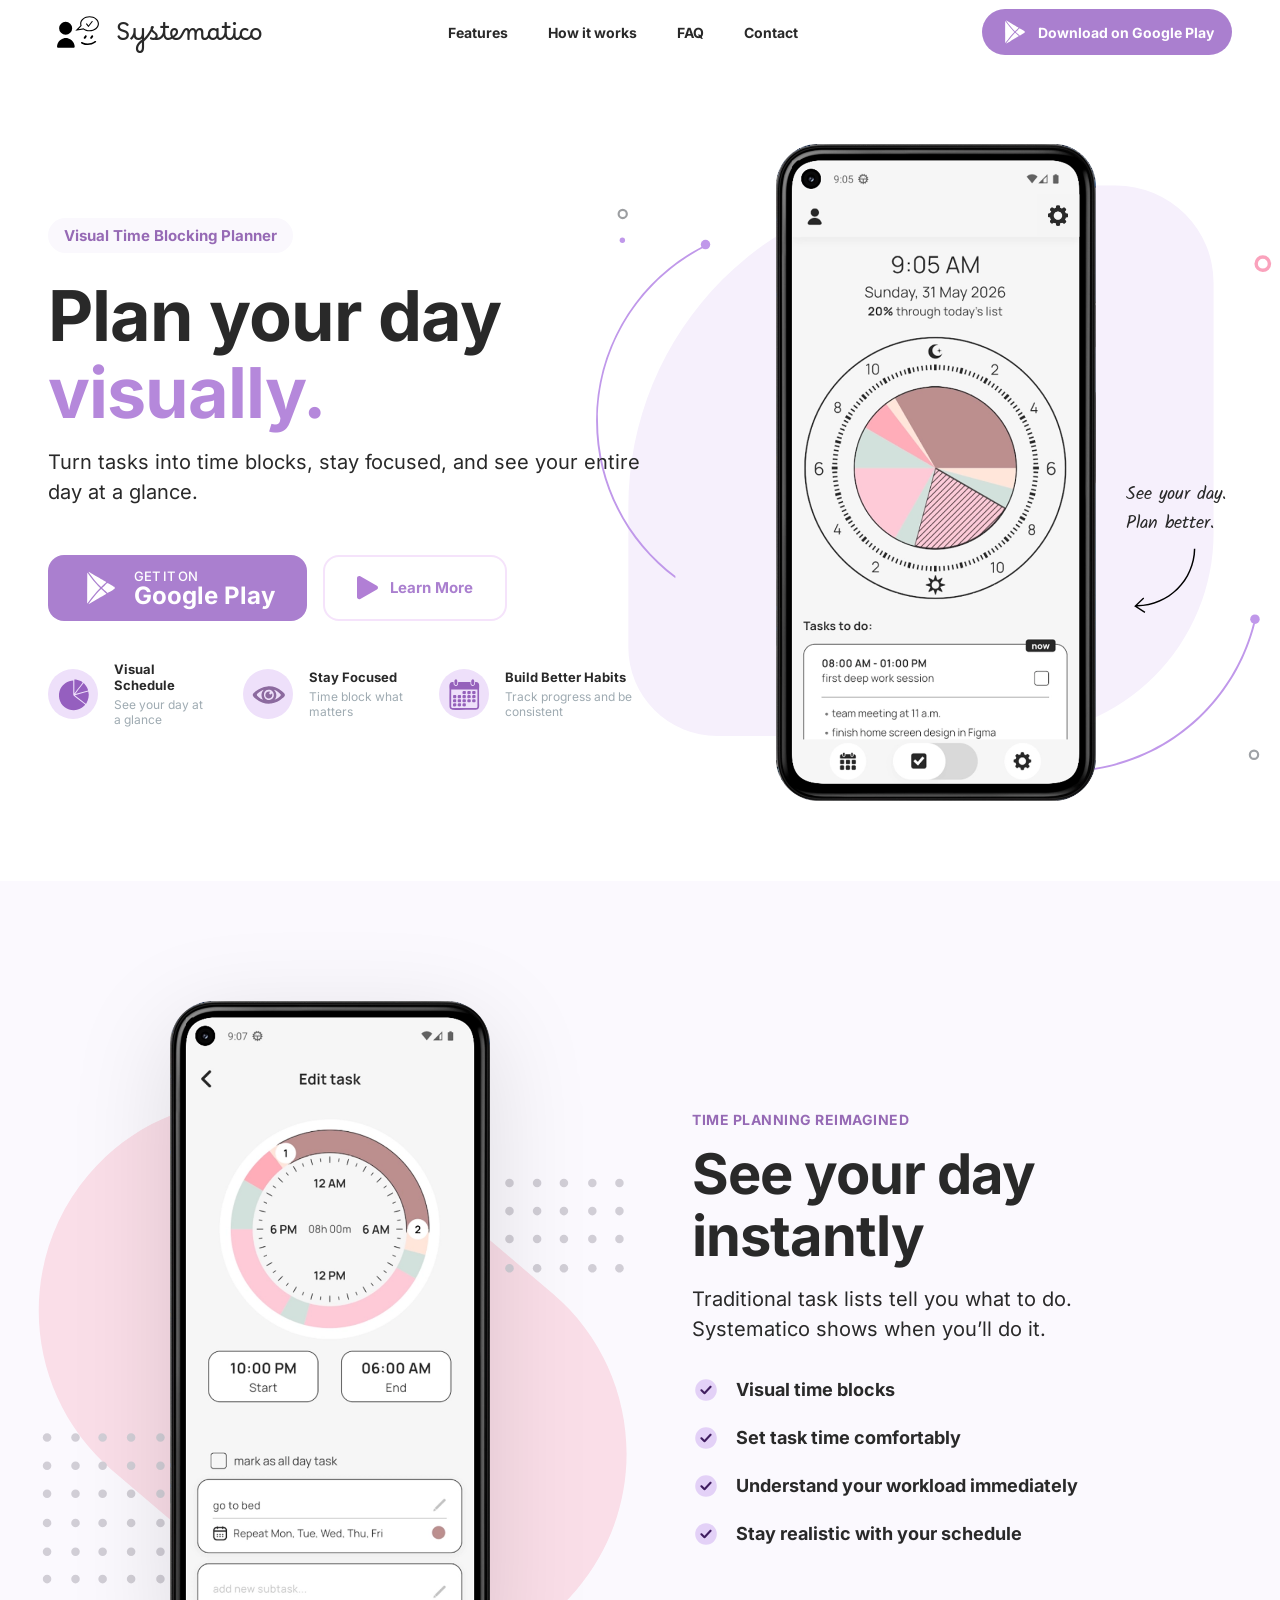
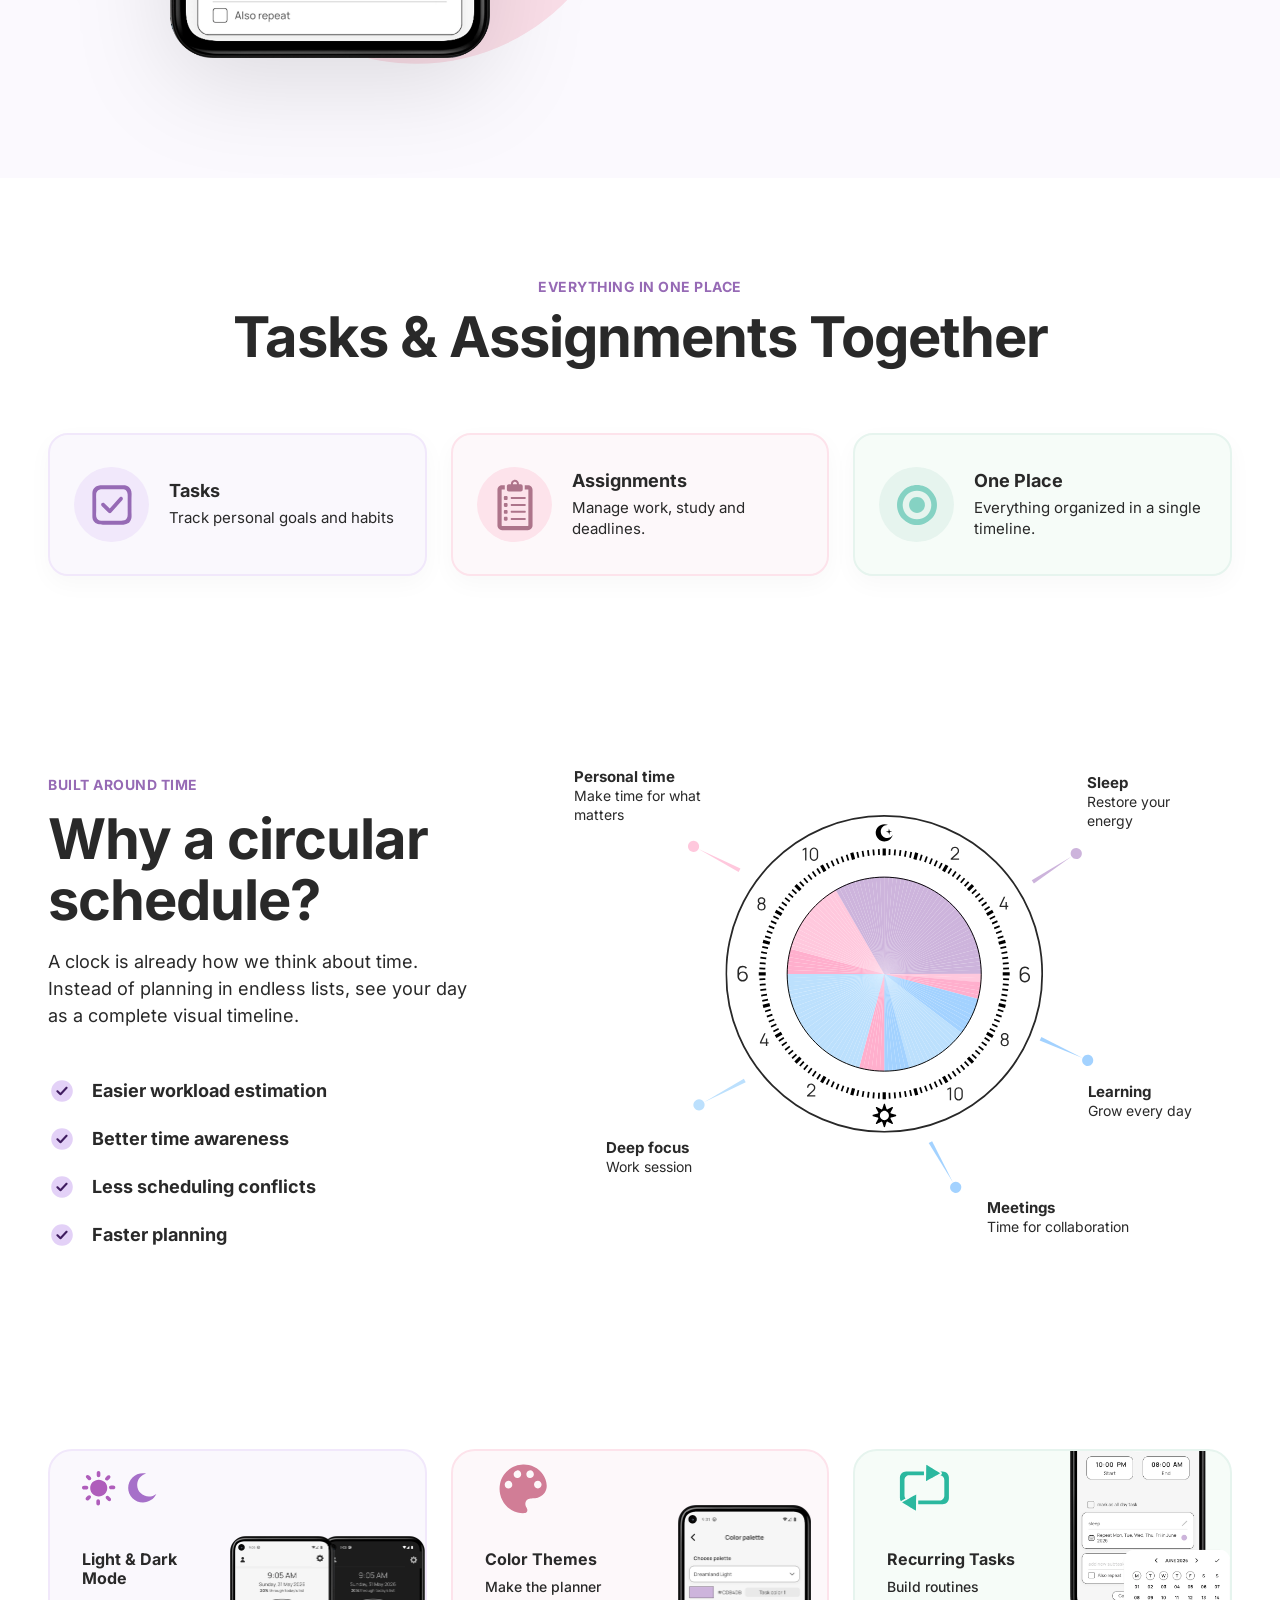
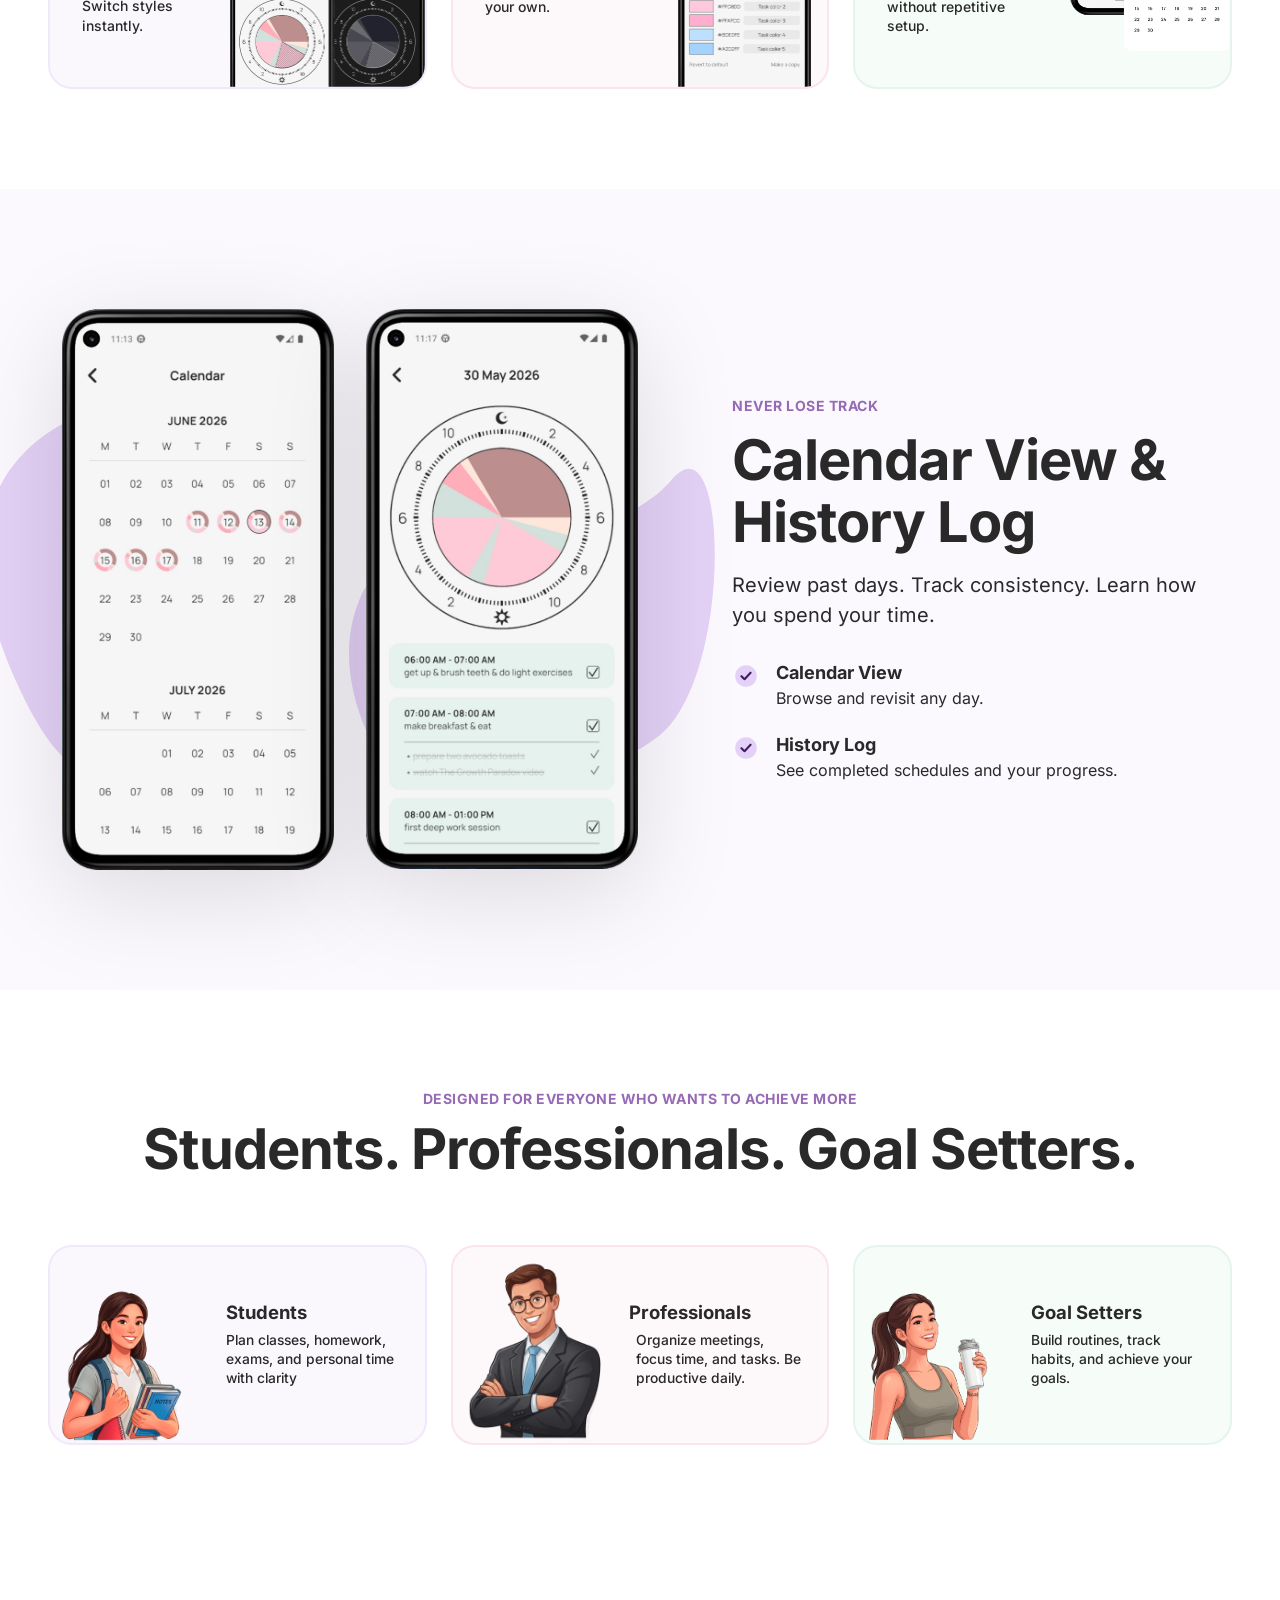
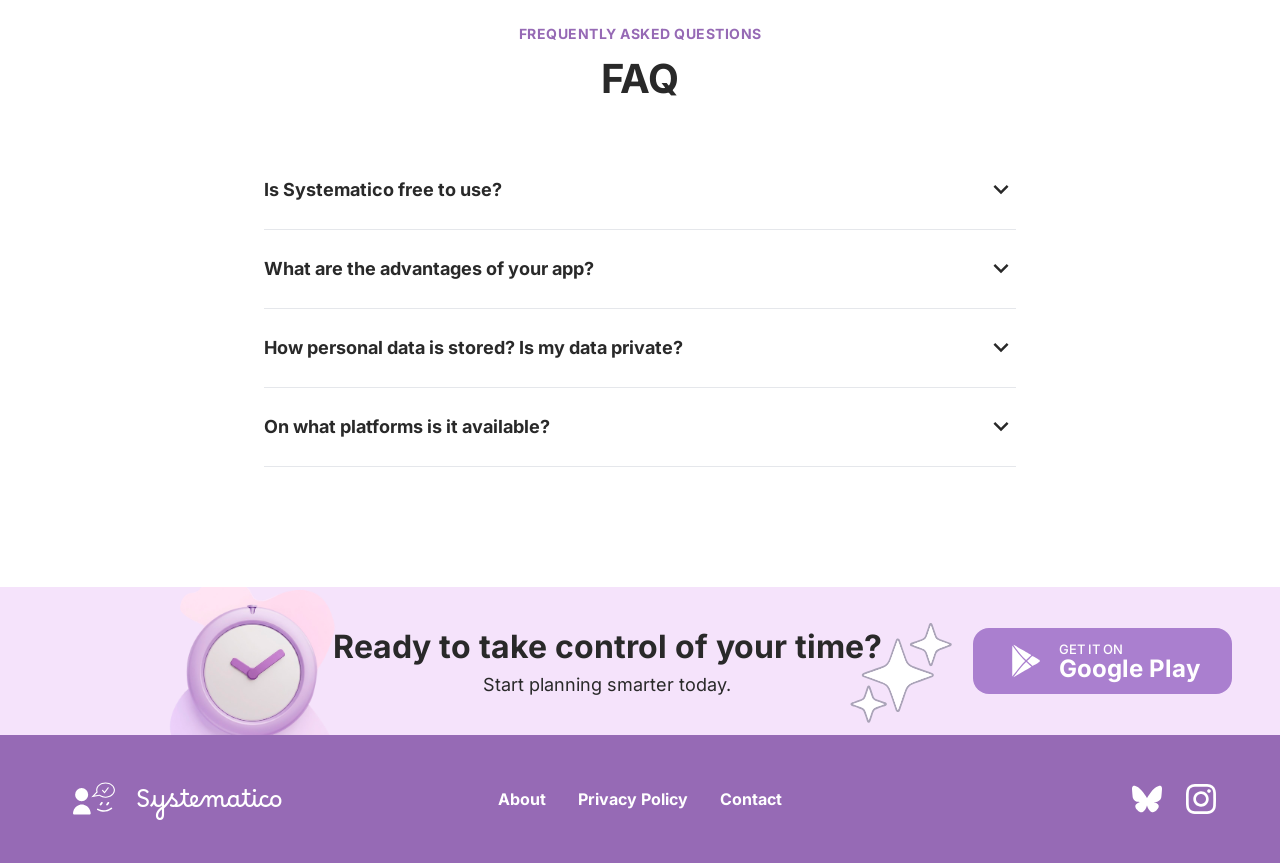
==== index.html @ f884df91 "Fix dark mode icons." ====
<!DOCTYPE html>
<html lang="en">
<head>
    <meta charset="UTF-8">
    <meta name="viewport" content="width=device-width, initial-scale=1.0">
    <meta name="color-scheme" content="light">

    <link rel="icon" type="image/png" href="assets/favicons/favicon-96x96.png" sizes="96x96" />
    <link rel="icon" type="image/svg+xml" href="assets/favicons/favicon.svg" />
    <link rel="apple-touch-icon" sizes="180x180" href="assets/favicons/apple-touch-icon.png" />
    <link rel="manifest" href="assets/favicons/site.webmanifest" />
    <link rel="shortcut icon" href="favicon.ico" />

    <title>Systematico</title>

    <link rel="preload" href="assets/fonts/inter-v20-cyrillic_latin-regular.woff2" as="font" type="font/woff2" crossorigin>
    <link rel="preload" href="assets/fonts/inter-v20-cyrillic_latin-500.woff2" as="font" type="font/woff2" crossorigin>
    <link rel="preload" href="assets/fonts/inter-v20-cyrillic_latin-700.woff2" as="font" type="font/woff2" crossorigin>

    <link rel="preload" href="assets/fonts/borel-v10-latin-regular.woff2" as="font" type="font/woff2" crossorigin>
    <link rel="preload" href="assets/fonts/kalam-v18-latin-regular.woff2" as="font" type="font/woff2" crossorigin>
    
    <link rel="stylesheet" href="css/global.css">
    <link rel="stylesheet" href="css/index.css">
</head>
<body>

    <header class="header">
    
        <a href="index.html" class="header__brand" aria-label="Systematico Home">
            <img class="header__logo-img" src="assets/images/logo.svg" width="60" height="60" alt="">
            <span class="header__title">Systematico</span>
        </a>

        <nav id="mobile-menu" class="header__navigation">
            <a href="#features" class="header__link">Features</a>
            <a href="#how-it-works" class="header__link">How it works</a>
            <a href="#faq" class="header__link">FAQ</a>
            <a href="#contact" class="header__link">Contact</a>
        </nav>

        <button class="download__btn download__btn--gpone" aria-label="Download">
            <img class="download__btn-img" src="assets/images/play-store-white.svg" width="30" height="30" alt="Google Play icon">
            <p class="download__btn__description">Download on Google Play</p>
        </button>

        <button class="header__burger-btn" aria-expanded="false" aria-controls="mobile-menu" aria-label="Open navigation menu">
            <img src="assets/images/burger_menu.svg" width="27" height="20" alt="" aria-hidden="true">
        </button>
        
    </header>
    
    <main class="main">

        <section class="plan-hero">
        
        <div class="plan-hero__text-content">
            
            <div class="plan-hero__header">
                <h4 class="plan-hero__subtitle">Visual Time Blocking Planner</h4>
                <h1 class="plan-hero__title">Plan your day <br><span style="color: var(--purple-500);">visually.</span></h1>
                <p class="plan-hero__description">Turn tasks into time blocks, stay focused, and see your entire day at a glance.</p>
            </div>

            <div class="plan-hero__actions">
                <a href="#" class="btn btn--google-play" aria-label="Download Systematico on Google Play">
                    <img class="download__btn-img" src="assets/images/play-store-white.svg" width="42" height="42" alt="" aria-hidden="true">
                    <div class="btn__text-group">
                        <span class="btn__text-small">GET IT ON</span>
                        <span class="btn__text-large">Google Play</span>
                    </div>
                </a>
                
                <a href="#learn-more" class="btn btn--learn-more">
                    <img src="assets/images/learn_more.svg" width="21" height="21" alt="" aria-hidden="true">
                    <span class="btn__text-default">Learn More</span>
                </a>
            </div>

            <ul class="plan-hero__features">
                <li class="feature-item">
                    <img class="feature-item__icon" src="assets/images/visual_schedule.svg" width="50" height="50" alt="" aria-hidden="true">
                    <div class="feature-item__text">
                        <h3 class="feature-item__title">Visual Schedule</h3>
                        <p class="feature-item__description">See your day at a glance</p>
                    </div>
                </li>
                <li class="feature-item">
                    <img class="feature-item__icon" src="assets/images/stay_focused.svg" width="50" height="50" alt="" aria-hidden="true">
                    <div class="feature-item__text">
                        <h3 class="feature-item__title">Stay Focused</h3>
                        <p class="feature-item__description">Time block what matters</p>
                    </div>
                </li>
                <li class="feature-item">
                    <img class="feature-item__icon" src="assets/images/build_better_habits.svg" width="50" height="50" alt="" aria-hidden="true">
                    <div class="feature-item__text">
                        <h3 class="feature-item__title">Build Better Habits</h3>
                        <p class="feature-item__description">Track progress and be consistent</p>
                    </div>
                </li>
            </ul>
            
        </div> 
        
        <div class="plan-hero__visual">
            
            <picture>
                <source media="(min-width: 1024px)" class="plan-hero__bg-graphic-desktop" srcset="assets/images/plan_your_day3.svg">
                <img class="plan-hero__bg-graphic" src="assets/images/plan_your_day_mobile.svg" width="375" height="475" alt="" aria-hidden="true">
            </picture>
            
            <img class="plan-hero__mockup" src="assets/images/phone_plan_your_day.png" width="248" height="509" alt="App interface displaying visual time blocks on a 24-hour circular dial">
            
            <p class="plan-hero__visual-caption">See your day.<br>Plan better.</p>

        </div>

    </section>

        <section class="feature-highlight" id="features">
    
            <div class="feature-highlight__content">
                <h3 class="feature-highlight__subtitle">TIME PLANNING REIMAGINED</h3>
                <h2 class="feature-highlight__title">See your day instantly</h2>
                <p class="feature-highlight__description">Traditional task lists tell you what to do. Systematico shows when you’ll do it.</p>
                
                <ul class="feature-highlight__checklist">
                    <li class="check-item">
                        <img class="check-item__icon" src="assets/images/check.svg" width="30" height="30" alt="" aria-hidden="true">
                        <span class="check-item__text">Visual time blocks</span>
                    </li>
                    <li class="check-item">
                        <img class="check-item__icon" src="assets/images/check.svg" width="30" height="30" alt="" aria-hidden="true">
                        <span class="check-item__text">Set task time comfortably</span>
                    </li>
                    <li class="check-item">
                        <img class="check-item__icon" src="assets/images/check.svg" width="30" height="30" alt="" aria-hidden="true">
                        <span class="check-item__text">Understand your workload immediately</span>
                    </li>
                    <li class="check-item">
                        <img class="check-item__icon" src="assets/images/check.svg" width="30" height="30" alt="" aria-hidden="true">
                        <span class="check-item__text">Stay realistic with your schedule</span>
                    </li>
                </ul>
            </div>

            <div class="feature-highlight__visual">
                <img class="feature-highlight__bg-graphic" src="assets/images/see_your_day_instantly.svg" width="459" height="459" alt="" aria-hidden="true">
                <img class="feature-highlight__mockup" src="assets/images/phone_see_your_day_instantly.png" width="247" height="509" alt="Systematico app screen editing a task on the circular 24-hour dial">
            </div>

        </section>

    <section class="features-overview">
    
        <div class="features-overview__header">
            <h3 class="features-overview__subtitle">EVERYTHING IN ONE PLACE</span>
            <h2 class="features-overview__title">Tasks & Assignments Together</h2>
        </div>

        <ul class="features-overview__cards">
            
            <li class="feature-card feature-card--tasks">
                <img class="feature-card__icon" src="assets/images/tasks.svg" width="75" height="75" alt="" aria-hidden="true">
                <div class="feature-card__text">
                    <h5 class="feature-card__title">Tasks</h5>
                    <p class="feature-card__description">Track personal goals and habits</p>
                </div>
            </li>

            <li class="feature-card feature-card--assignments">
                <img class="feature-card__icon" src="assets/images/assingments.svg" width="75" height="75" alt="" aria-hidden="true">
                <div class="feature-card__text">
                    <h5 class="feature-card__title">Assignments</h5>
                    <p class="feature-card__description">Manage work, study and deadlines.</p>
                </div>
            </li>

            <li class="feature-card feature-card--one-place">
                <img class="feature-card__icon" src="assets/images/one_place.svg" width="75" height="75" alt="" aria-hidden="true">
                <div class="feature-card__text">
                    <h5 class="feature-card__title">One Place</h5>
                    <p class="feature-card__description">Everything organized in a single timeline.</p>
                </div>
            </li>

        </ul>

    </section>

    <section class="circular-rationale" id="how-it-works">
    
        <div class="circular-rationale__header">
            <h3 class="circular-rationale__subtitle">BUILT AROUND TIME</h3>
            <h2 class="circular-rationale__title">Why a circular schedule?</h2>
            <p class="circular-rationale__description">A clock is already how we think about time. Instead of planning in endless lists, see your day as a complete visual timeline.</p>
        </div>

        <div class="circular-rationale__visual">
            
            <picture>
                <source media="(min-width: 750px)" srcset="assets/images/why_a_circular_schedule_desktop.svg">
                <img class="circular-rationale__clock-img" src="assets/images/why_a_circular_schedule_mobile.svg" width="316" height="316" alt="A 24-hour circular timeline visualizing tasks as colored blocks">
            </picture>

            <div class="circular-rationale__callouts" aria-hidden="true">
                <div class="callout callout--sleep">
                    <span class="callout__title">Sleep</span>
                    <span class="callout__text">Restore your<br>energy</span>
                </div>
                <div class="callout callout--learning">
                    <span class="callout__title">Learning</span>
                    <span class="callout__text">Grow every day</span>
                </div>
                <div class="callout callout--meetings">
                    <span class="callout__title">Meetings</span>
                    <span class="callout__text">Time for collaboration</span>
                </div>
                <div class="callout callout--focus">
                    <span class="callout__title">Deep focus</span>
                    <span class="callout__text">Work session</span>
                </div>
                <div class="callout callout--personal">
                    <span class="callout__title">Personal time</span>
                    <span class="callout__text">Make time for what<br>matters</span>
                </div>
            </div>

        </div>

        <ul class="circular-rationale__benefits">
            <li class="check-item">
                <img class="check-item__icon" src="assets/images/check.svg" width="30" height="30" alt="" aria-hidden="true">
                <span class="check-item__text">Easier workload estimation</span>
            </li>
            <li class="check-item">
                <img class="check-item__icon" src="assets/images/check.svg" width="30" height="30" alt="" aria-hidden="true">
                <span class="check-item__text">Better time awareness</span>
            </li>
            <li class="check-item">
                <img class="check-item__icon" src="assets/images/check.svg" width="30" height="30" alt="" aria-hidden="true">
                <span class="check-item__text">Less scheduling conflicts</span>
            </li>
            <li class="check-item">
                <img class="check-item__icon" src="assets/images/check.svg" width="30" height="30" alt="" aria-hidden="true">
                <span class="check-item__text">Faster planning</span>
            </li>
        </ul>

    </section>

    <section class="additional-features">
        <ul class="additional-features__grid">
            
            <li class="feature-card feature-card--light-dark">
                <div class="feature-card__content feature-card__content-highlight">
                    <img class="feature-card__icon" src="assets/images/light_dark_mode_icon.svg" width="54" height="25" alt="" aria-hidden="true">
                    <h5 class="feature-card__title feature-card__title-highlight">Light & Dark Mode</h5>
                    <p class="feature-card__description feature-card__description-highlight">Switch styles instantly.</p>
                </div>
                <img class="feature-card__mockup" src="assets/images/phone_light_dark_mode.png" width="195" height="150" alt="Systematico app shown in both light and dark modes side-by-side">
            </li>

            <li class="feature-card feature-card--recurring">
                <div class="feature-card__content">
                    <img class="feature-card__icon" src="assets/images/recurring_tasks_icon.svg" width="57" height="57" alt="" aria-hidden="true">
                    <h5 class="feature-card__title">Recurring Tasks</h5>
                    <p class="feature-card__description">Build routines without repetitive setup.</p>
                </div>
                <img class="feature-card__mockup feature-card__mockup-highlight" src="assets/images/phone_recurring_tasks.png" width="152" height="190" alt="Systematico app interface for setting up repeating tasks on specific days of the week">
            </li>

            <li class="feature-card feature-card--themes">
                <div class="feature-card__content">
                    <img class="feature-card__icon" src="assets/images/color_themes_icon.svg" width="36" height="37" alt="" aria-hidden="true">
                    <h5 class="feature-card__title">Color Themes</h5>
                    <p class="feature-card__description">Make the planner your own.</p>
                    <img class="feature-card__swatches" src="assets/images/color_themes_footer_icon.svg" alt="" aria-hidden="true">
                </div>
                <img class="feature-card__mockup" src="assets/images/phone_color_themes.png" width="133" height="182" alt="Systematico app color palette selection screen">
            </li>

        </ul>
    </section>

    <section class="history-tracking">
        
        <div class="history-tracking__content">
            <h3 class="history-tracking__subtitle">NEVER LOSE TRACK</h3>
            <h2 class="history-tracking__title">Calendar View & History Log</h2>
            <p class="history-tracking__description">Review past days. Track consistency. Learn how you spend your time.</p>
            
            <ul class="history-tracking__features">
                <li class="check-feature">
                    <img class="check-feature__icon" src="assets/images/check.svg" width="30" height="30" alt="" aria-hidden="true">
                    <div class="check-feature__text">
                        <h5 class="check-feature__title">Calendar View</h5>
                        <p class="check-feature__description">Browse and revisit any day.</p>
                    </div>
                </li>
                <li class="check-feature">
                    <img class="check-feature__icon" src="assets/images/check.svg" width="30" height="30" alt="" aria-hidden="true">
                    <div class="check-feature__text">
                        <h5 class="check-feature__title">History Log</h5>
                        <p class="check-feature__description">See completed schedules and your progress.</p>
                    </div>
                </li>
            </ul>
        </div>

        <div class="history-tracking__visual">
            
            <picture>
                <source media="(min-width: 750px)" srcset="assets/images/calendar_view_history_log_desktop.svg">
                <img class="history-tracking__bg" src="assets/images/calendar_view_history_log_mobile.svg" width="364" height="494" alt="" aria-hidden="true">
            </picture>

            <img class="history-tracking__phone history-tracking__phone--calendar" src="assets/images/phone_calendar_view.png" width="246" height="508" alt="Systematico calendar view showing habit consistency rings">
            <img class="history-tracking__phone history-tracking__phone--history" src="assets/images/phone_history_log.png" width="296" height="610" alt="Systematico daily history log displaying a completed circular schedule">
            
        </div>

    </section>

    <section class="target-audience">
        
        <div class="target-audience__header">
            <h3 class="target-audience__subtitle">DESIGNED FOR EVERYONE WHO WANTS TO ACHIEVE MORE</h3>
            <h2 class="target-audience__title">Students. Professionals. Goal Setters.</h2>
        </div>

        <ul class="target-audience__cards">
            
            <li class="audience-card audience-card--students">
                <div class="audience-card__text">
                    <h5 class="audience-card__title">Students</h5>
                    <p class="audience-card__description">Plan classes, homework, exams, and personal time with clarity</p>
                </div>
                <img class="audience-card__image" src="assets/images/students.png" width="126" height="136" alt="Illustration of a smiling student holding books">
            </li>

            <li class="audience-card audience-card--professionals">
                <div class="audience-card__text">
                    <h5 class="audience-card__title">Professionals</h5>
                    <p class="audience-card__description audience-card__description-highlight">Organize meetings, focus time, and tasks. Be productive daily.</p>
                </div>
                <img class="audience-card__image" src="assets/images/professionals.png" width="129" height="150" alt="Illustration of a professional in a suit smiling">
            </li>

            <li class="audience-card audience-card--goal-setters">
                <div class="audience-card__text">
                    <h5 class="audience-card__title">Goal Setters</h5>
                    <p class="audience-card__description">Build routines, track habits, and achieve your goals.</p>
                </div>
                <img class="audience-card__image" src="assets/images/goal_setters.png" width="125" height="139" alt="Illustration of a fit woman holding a shaker bottle">
            </li>

        </ul>
    </section>

    <section class="faq" id="faq">
        
        <div class="faq__header">
            <h3 class="faq__subtitle">FREQUENTLY ASKED QUESTIONS</h3>
            <h2 class="faq__title">FAQ</h2>
        </div>

        <ul class="faq__list">
            
            <li class="faq-item">
                <button class="faq-item__header" aria-expanded="false">
                    <h5 class="faq-item__question">Is Systematico free to use?</h5>
                    <img class="faq-item__icon" src="assets/images/keyboard_arrow_down.svg" width="30" height="30" alt="" aria-hidden="true">
                </button>
                <div class="faq-item__content">
                    <div class="faq-item__inner">
                        <p>Yes. Systematico is completely free to use, with all core features available at no cost.</p>
                    </div>
                </div>
            </li>

            <li class="faq-item">
                <button class="faq-item__header" aria-expanded="false">
                    <h5 class="faq-item__question">What are the advantages of your app?</h5>
                    <img class="faq-item__icon" src="assets/images/keyboard_arrow_down.svg" width="30" height="30" alt="" aria-hidden="true">
                </button>
                <div class="faq-item__content">
                    <div class="faq-item__inner">
                        <p>Systematico helps you visualize your entire day using a unique 24-hour clock dial. Unlike traditional to-do lists, you can assign specific time blocks to tasks and instantly see how your schedule is distributed throughout the day. This makes planning more realistic, organized, and intuitive.</p>
                    </div>
                </div>
            </li>

            <li class="faq-item">
                <button class="faq-item__header" aria-expanded="false">
                    <h5 class="faq-item__question">How personal data is stored? Is my data private?</h5>
                    <img class="faq-item__icon" src="assets/images/keyboard_arrow_down.svg" width="30" height="30" alt="" aria-hidden="true">
                </button>
                <div class="faq-item__content">
                    <div class="faq-item__inner">
                        <p>Yes. Your data is stored locally on your device, meaning it remains under your control and is not uploaded to external servers. Only you have access to your schedules, tasks, and personal information.</p>
                    </div>
                </div>
            </li>

            <li class="faq-item">
                <button class="faq-item__header" aria-expanded="false">
                    <h5 class="faq-item__question">On what platforms is it available?</h5>
                    <img class="faq-item__icon" src="assets/images/keyboard_arrow_down.svg" width="30" height="30" alt="" aria-hidden="true">
                </button>
                <div class="faq-item__content">
                    <div class="faq-item__inner">
                        <p>Systematico is currently available for Android devices through Google Play. A desktop version is in development. Support for iPhone and iOS is not planned for the near future.</p>
                    </div>
                </div>
            </li>

        </ul>
    </section>

    <section class="cta-banner">
        
        <div class="cta-banner__content">
            <h2 class="cta-banner__title">Ready to take control of your time?</h2>
            <p class="cta-banner__subtitle">Start planning smarter today.</p>
        </div>

        <img class="cta-banner__graphic cta-banner__graphic--clock" src="assets/images/clock_image.png" width="192" height="180" alt="Clock image" aria-hidden="true">
        <img class="cta-banner__graphic cta-banner__graphic--stars" src="assets/images/stars.svg" width="123" height="123" alt="Stars image" aria-hidden="true">

        <a href="#" class="btn btn--google-play cta-banner__btn" aria-label="Download Systematico on Google Play">
            <img class="download__btn-img" src="assets/images/play-store-white.svg" width="42" height="42" alt="" aria-hidden="true">
            <div class="btn__text-group">
                <span class="btn__text-small">GET IT ON</span>
                <span class="btn__text-large">Google Play</span>
            </div>
        </a>

    </section>

    </main>

    <footer class="footer" id="contact">
        
        <a href="index.html" class="footer__brand" aria-label="Systematico Home">
            <img class="footer__logo" src="assets/images/logo-white.svg" width="60" height="60" alt="" aria-hidden="true">
            <span class="footer__title">Systematico</span>
        </a>

        <nav class="footer__nav" aria-label="Footer Navigation">
            <a href="about.html" class="footer__link">About</a>
            <a href="privacy-policy.html" class="footer__link">Privacy Policy</a>
            <a href="contact.html" class="footer__link">Contact</a>
        </nav>

        <div class="footer__socials">
            <a href="https://bsky.app/profile/systematico.bsky.social" class="social-link" target="_blank" rel="noopener noreferrer">
                <img src="assets/images/bluesky.svg" width="30" height="30" alt="Systematico on Bluesky">
            </a>
            <a href="https://www.instagram.com/systematicoapp/" class="social-link" target="_blank" rel="noopener noreferrer">
                <img src="assets/images/icon-instagram.svg" width="30" height="30" alt="Systematico on Instagram">
            </a>
        </div>

    </footer>

    <script src="app.js"></script>

</body>
</html>
---- css/global.css ----
/* ===========================
   FONTS
   =========================== */

/* inter-regular - cyrillic_latin */
@font-face {
  font-display: swap; /* Check https://developer.mozilla.org/en-US/docs/Web/CSS/@font-face/font-display for other options. */
  font-family: 'Inter';
  font-style: normal;
  font-weight: 400;
  src: url('../assets/fonts/inter-v20-cyrillic_latin-regular.woff2') format('woff2'); /* Chrome 36+, Opera 23+, Firefox 39+, Safari 12+, iOS 10+ */
}
/* inter-500 - cyrillic_latin */
@font-face {
  font-display: swap; /* Check https://developer.mozilla.org/en-US/docs/Web/CSS/@font-face/font-display for other options. */
  font-family: 'Inter';
  font-style: normal;
  font-weight: 500;
  src: url('../assets/fonts/inter-v20-cyrillic_latin-500.woff2') format('woff2'); /* Chrome 36+, Opera 23+, Firefox 39+, Safari 12+, iOS 10+ */
}
/* inter-700 - cyrillic_latin */
@font-face {
  font-display: swap; /* Check https://developer.mozilla.org/en-US/docs/Web/CSS/@font-face/font-display for other options. */
  font-family: 'Inter';
  font-style: normal;
  font-weight: 700;
  src: url('../assets/fonts/inter-v20-cyrillic_latin-700.woff2') format('woff2'); /* Chrome 36+, Opera 23+, Firefox 39+, Safari 12+, iOS 10+ */
}

/* borel-regular - latin */
@font-face {
  font-display: swap; /* Check https://developer.mozilla.org/en-US/docs/Web/CSS/@font-face/font-display for other options. */
  font-family: 'Borel';
  font-style: normal;
  font-weight: 400;
  src: url('../assets/fonts/borel-v10-latin-regular.woff2') format('woff2'); /* Chrome 36+, Opera 23+, Firefox 39+, Safari 12+, iOS 10+ */
}

/* kalam-regular - latin */
@font-face {
  font-display: swap; /* Check https://developer.mozilla.org/en-US/docs/Web/CSS/@font-face/font-display for other options. */
  font-family: 'Kalam';
  font-style: normal;
  font-weight: 400;
  src: url('../assets/fonts/kalam-v18-latin-regular.woff2') format('woff2'); /* Chrome 36+, Opera 23+, Firefox 39+, Safari 12+, iOS 10+ */
}

/* ===========================
   RESET
   =========================== */

*,
*::after,
*::before {
    margin: 0;
    padding: 0;
    box-sizing: border-box;
}
      
img,
picture,
video {
    display: block;
    max-width: 100%;
    height: auto;
}
      
input,
button,
textarea,
select {
    font: inherit;
    color: inherit;
    background: none;
    border-color: transparent;
}
      
a {
    text-decoration: none;
    color: inherit;
}
      
ul,
ol {
    list-style-type: none;
}
      
/* ===========================
       CSS VARIABLES
   =========================== */
      
:root {
      
    /* Primary */

    --purple-700: #401d60; /*very dark (check icon) accent*/
    --purple-600: #966AB5; /*dark icon accent*/
    --purple-550: #AA7FCF; /*buttons*/
    --purple-500: #B588DB; /*accent text*/
    --purple-300: #F1E8FB;
    --purple-250: #F5E3FB; /*footer light*/
    --purple-200: #EEE0FA; /*icon accent*/
    --purple-150: #FAF8FD;
    --purple-100: #FBF9FE; /*light background*/

    --pink-600: #AD748A;
    --pink-300: #FDE3EB;
    --pink-150: #FDF8FA;

    --green-600: #85D2C3;
    --green-300: #E6F4EE;
    --green-150: #F6FCF8;
    
    /* Neutral */
    
    --gray-900: hsl(0, 0%, 16%);
    --gray-700: hsl(210, 10%, 33%);
    --gray-500: hsl(201, 11%, 66%);
    --gray-100: hsl(220, 18%, 97%);

    --white: hsl(0, 0%, 100%);
      
    --font-base: 'Inter', sans-serif;
    --font-accent-1: 'Borel', sans-serif;
    --font-accent-2: 'Kalam', sans-serif;

}

:root {
  color-scheme: light only;
}
   
/* ===========================
      BASE
   =========================== */
   
body {
    font-family: var(--font-base);
    color: var(--gray-900);
    background-color: var(--white);
    font-size: 16px;
}

html { scroll-behavior: smooth; }

/* 1. Mobile Base Styles (Default) */
.header {
    display: flex;
    align-items: center;
    justify-content: start; /* Pushes brand to left, burger to right */
    padding: 0px 24px;
    margin: 0 auto;
    position: sticky;
    top: 0;
    z-index: 999; 
    background-color: var(--white);
}

.header__brand {
    display: flex;
    align-items: center;
    gap: 8px; /* Space between logo and text */
}

.header__title {
    font-family: var(--font-accent-1); /* Borel */
    font-size: 24px;
    font-weight: 400;
    color: var(--gray-900);
    padding-top: 16px; /* Small nudge to visually align script font with the logo */
}

/* =========================================
   MOBILE FIRST (Stacked Layout)
   ========================================= */
.footer {
    background-color: var(--purple-600);
    display: flex;
    flex-direction: column;
    align-items: center;
    padding: 64px 24px;
    gap: 48px; /* Space between logo, nav, and socials */
}

/* 1. BRANDING */
.footer__brand {
    display: flex;
    align-items: center;
    gap: 12px; /* Space between logo icon and text */
    text-decoration: none;
    color: #ffffff;
}

/* .footer__logo {
    filter: brightness(0) invert(1);
} */

.footer__title {
    font-family: var(--font-accent-1);
    font-size: 24px;
    padding-top: 16px;
}

/* 2. NAVIGATION */
.footer__nav {
    display: flex;
    flex-direction: column;
    align-items: center;
    gap: 24px; /* Vertical space between links */
}

.footer__link {
    color: #ffffff;
    text-decoration: none;
    font-weight: 700;
    font-size: 16px;
    transition: opacity 0.2s ease;
}

.footer__link:hover {
    opacity: 0.8; /* Simple interaction feedback */
}

/* 3. SOCIALS */
.footer__socials {
    display: flex;
    align-items: center;
    gap: 24px; /* Space between the two icons */
}

.social-link {
    display: flex;
    transition: transform 0.2s ease;
}

.social-link:hover {
    transform: translateY(-2px); /* Slight bounce on hover */
}

@media (min-width: 1024px) {

    .header {
        padding: 0px clamp(48px, calc(-679.385px + 50.513vw), 3200px);
    }

     .footer {
        flex-direction: row;
        padding: 32px clamp(64px, calc(-679.385px + 50.513vw), 3200px); /* Adjust lateral padding to match your site container */
        gap: 0; 
    }

    /* Assigning flex: 1 to all three sections guarantees the middle section is perfectly centered */
    .footer__brand {
        flex: 1;
        justify-content: flex-start;
    }

    .footer__nav {
        flex: 1;
        flex-direction: row; /* Changes links to sit side-by-side */
        justify-content: center;
        gap: 32px; /* Horizontal space between links */
    }

    .footer__socials {
        flex: 1;
        justify-content: flex-end; /* Pushes social icons to the far right */
    }
}
---- css/index.css ----
/* ===========================
   LAYOUT & ELEMENTS
   =========================== */

   /* ===========================
   HEADER COMPONENT
   =========================== */

/* 1. Mobile Base Styles (Default) */
.header {
    display: flex;
    align-items: center;
    justify-content: space-between; /* Pushes brand to left, burger to right */
    padding: 0px 24px;
    margin: 0 auto;
    position: sticky;
    top: 0;
    z-index: 999; 
    background-color: var(--white);
}

.header__brand {
    display: flex;
    align-items: center;
    gap: 8px; /* Space between logo and text */
}

.header__title {
    font-family: var(--font-accent-1); /* Borel */
    font-size: 24px;
    font-weight: 400;
    color: var(--gray-900);
    padding-top: 16px; /* Small nudge to visually align script font with the logo */
}

/* Hide desktop elements on mobile */
.header__navigation,
.download__btn {
    display: none; 
}

/* .download__btn-img {
    filter: brightness(0) invert(1);
} */

.header__burger-btn {
    display: flex;
    align-items: center;
    justify-content: center;
    cursor: pointer;
    padding: 8px; /* Increases the clickable area for thumbs */
}

.header.is-open .header__navigation {
    display: flex;
    flex-direction: column;
    align-items: center;
    position: absolute;
    top: 100%; /* Pushes it exactly below the header */
    left: 0;
    right: 0;
    background-color: var(--white);
    padding: 32px 24px;
    gap: 32px;
    box-shadow: 0 10px 15px -3px rgba(0, 0, 0, 0.1);
    z-index: 100;
}

/* Make the links larger and easier to tap on mobile */
.header.is-open .header__link {
    font-family: var(--font-base);
    font-size: 18px;
    font-weight: 500;
    width: 100%;
    text-align: center;
    padding: 8px 0;
}

/* ===========================
   HERO SECTION (MOBILE FIRST)
   =========================== */

/* 1. Base Layout (Mobile) */
.plan-hero {
    display: flex;
    flex-direction: column;
    padding: 40px 24px;
    gap: 40px; 
    max-width: 1440px;
    margin: 0 auto;
    overflow: hidden; 
}

/* THE MAGIC TRICK: "Unwraps" the text container */
.plan-hero__text-content {
    display: contents; 
}

/* Explicit Mobile Order */
.plan-hero__header   { order: 1; }

.plan-hero__actions  { 
    order: 2; 
    display: flex; 
    flex-direction: column; 
    gap: 16px; 
}

/* The reliable anchor point */
.plan-hero__visual {
    order: 3;
    position: relative; 
    display: flex;
    flex-direction: column;
    align-items: center;
    justify-content: center;
    padding-top: 0;
    /* Buffer to prevent the arrow and text from crashing into features */
    padding-bottom: 140px; 
}

.plan-hero__features { 
    order: 4; 
    display: flex; 
    flex-direction: column; 
    gap: 16px; 
}

/* --- Visuals & Mockup --- */

/* Responsive Background Blob */
.plan-hero__bg-graphic,
.plan-hero__visual picture {
    position: absolute;
    top: 50%;
    left: 50%;
    transform: translate(-50%, -50%);
    width: 120%;
    max-width: 500px;
    z-index: -1;
}

.plan-hero__mockup {
    /*width: clamp(200px, calc(120px + 32vw), 248px);*/
    width: 100%;
    max-width: 260px;
    z-index: 1;
}

/* Bulletproof Mobile Caption */
.plan-hero__visual-caption {
    font-family: var(--font-accent-2); /* Kalam */
    font-size: clamp(14px, calc(4px + 4vw), 18px);
    position: absolute;
    width: max-content;
    margin: 0;
    z-index: 2;
    
    /* Forces text exactly below the phone on mobile */
    bottom: clamp(-20px, calc(300px + -80vw), 60px);
    right: clamp(15px, calc(-136.243px + 50.414vw), 380px); 
    /* Nudges it up/down to align perfectly with the arrow */
    margin-top: 16px; 
}


/* --- Typography & Text Content --- */

.plan-hero__header {
    display: flex;
    flex-direction: column;
    align-items: flex-start;
}

.plan-hero__subtitle {
    font-family: var(--font-base);
    font-size: 15px;
    font-weight: 700;
    color: var(--purple-600);
    background-color: var(--purple-150);
    padding: 8px 16px;
    border-radius: 100px;
    margin-bottom: 24px;
}

.plan-hero__title {
    font-family: var(--font-base);
    font-size: 44px;
    font-weight: 800;
    line-height: 1.1;
    letter-spacing: -1px;
    margin-bottom: 16px;
}

.plan-hero__description {
    font-family: var(--font-base);
    font-size: 20px;
    font-weight: 400;
    line-height: 1.5;
    color: var(--gray-900);
}

/* --- Buttons --- */

.btn {
    display: flex;
    align-items: center;
    justify-content: center;
    border-radius: 16px;
    padding: 12px 24px;
    gap: 12px;
    cursor: pointer;
    transition: transform 0.2s, background-color 0.2s;
}

.btn:active {
    transform: scale(0.98);
}

.btn--google-play {
    background-color: var(--purple-550);
    color: var(--white);
}

.btn--google-play:hover {
    background-color: var(--purple-600);
}

.btn__text-group {
    display: flex;
    flex-direction: column;
    align-items: flex-start;
}

.btn__text-small {
    font-family: var(--font-base);
    font-size: 15px;
    font-weight: 500;
}

.btn__text-large {
    font-family: var(--font-base);
    font-size: 28px;
    font-weight: 700;
    line-height: 1;
}

.btn--learn-more {
    background-color: var(--white);
    color: var(--purple-550);
    border: 2px solid var(--purple-250);
}

.btn--learn-more:hover {
    background-color: var(--purple-150);
}

.btn__text-default {
    font-family: var(--font-base);
    font-size: 20px;
    font-weight: 700;
}

/* --- Features List --- */

.feature-item {
    display: flex;
    align-items: center;
    background-color: var(--purple-100); 
    padding: 16px;
    border-radius: 16px;
    gap: 16px;
}

.feature-item__text {
    display: flex;
    flex-direction: column;
    gap: 4px;
}

.feature-item__title {
    font-family: var(--font-base);
    font-size: 13px;
    font-weight: 700;
}

.feature-item__description {
    font-family: var(--font-base);
    font-size: 12px;
    color: var(--gray-500);
}

/* ===========================
   FEATURE HIGHLIGHT SECTION
   =========================== */

/* 1. Base Layout (Mobile First) */
.feature-highlight {
    display: flex;
    flex-direction: column;
    padding: 60px 24px;
    gap: 64px;
    /* max-width: 1440px; */
    margin: 0 auto;
    overflow: hidden;
    background-color: var(--purple-100);
}

/* --- Typography & Text Content --- */
.feature-highlight__content {
    display: flex;
    flex-direction: column;
    align-items: flex-start;
    gap: 16px;
}

.feature-highlight__subtitle {
    font-family: var(--font-base, sans-serif);
    font-size: 14px;
    font-weight: 700;
    color: var(--purple-600);
    text-transform: uppercase;
    letter-spacing: 0.5px;
    margin: 0;
}

.feature-highlight__title {
    font-family: var(--font-base, sans-serif);
    font-size: 40px;
    font-weight: 800;
    line-height: 1.1;
    color: var(--gray-900);
    letter-spacing: -1px;
    margin: 0;
}

.feature-highlight__description {
    font-family: var(--font-base, sans-serif);
    font-size: 18px;
    font-weight: 400;
    line-height: 1.5;
    color: var(--gray-900);
    margin: 0 0 16px 0; /* Extra space before the checklist */
}

/* --- Checklist --- */
.feature-highlight__checklist {
    list-style: none;
    padding: 0;
    margin: 0;
    display: flex;
    flex-direction: column;
    gap: 20px;
}

.check-item {
    display: flex;
    align-items: center; /* Centers the icon perfectly if text wraps to two lines */
    gap: 16px;
}

.check-item__icon {
    flex-shrink: 0;
    width: 28px;
    height: 28px;
    object-fit: contain;
}

.check-item__text {
    font-family: var(--font-base, sans-serif);
    font-size: 16px;
    font-weight: 600;
    color: var(--gray-900);
    line-height: 1.4;
}

/* --- Visuals & Mockup --- */
.feature-highlight__visual {
    position: relative;
    display: flex;
    align-items: center;
    justify-content: center;
    padding: 20px 0;
    max-width: 724px;
    margin: 0 auto;
}

.feature-highlight__bg-graphic {
    position: absolute;
    top: 50%;
    left: 50%;
    transform: translate(-50%, -50%);
    width: 140%; /* Allows the blob to bleed comfortably outside the phone */
    max-width: 460px;
    z-index: 0;
}

.feature-highlight__mockup {
    position: relative;
    z-index: 1;
    width: 100%;
    max-width: 260px;
    height: auto;
    filter: drop-shadow(0 24px 48px rgba(0, 0, 0, 0.12)); /* Matches the soft app shadow */
}

/* ===========================
   FEATURES OVERVIEW SECTION
   =========================== */

/* 1. Base Layout (Mobile First) */
.features-overview {
    display: flex;
    flex-direction: column;
    padding: 60px 24px;
    gap: 40px;
    max-width: 1440px;
    margin: 0 auto;
}

/* --- Typography & Header --- */
.features-overview__header {
    display: flex;
    flex-direction: column;
    align-items: flex-start; /* Left aligned on mobile */
    gap: 12px;
}

.features-overview__subtitle {
    font-family: var(--font-base, sans-serif);
    font-size: 14px;
    font-weight: 700;
    color: var(--purple-600);
    text-transform: uppercase;
    letter-spacing: 0.5px;
    margin: 0;
}

.features-overview__title {
    font-family: var(--font-base, sans-serif);
    font-size: 40px;
    font-weight: 800;
    line-height: 1.1;
    color: var(--gray-900);
    letter-spacing: -1px;
    margin: 0;
}

/* --- Cards Container --- */
.features-overview__cards {
    list-style: none;
    padding: 0;
    margin: 0;
    display: flex;
    flex-direction: column; /* Stacked vertically on mobile */
    gap: 16px;
}

/* --- Individual Cards --- */
.feature-card {
    display: flex;
    align-items: center;
    padding: 24px;
    border-radius: 20px;
    gap: 20px;
    border: 2px solid transparent; 
    box-shadow: 0 8px 24px rgba(0, 0, 0, 0.03); /* Soft, elevated drop shadow */
}

/* Card Themes (Using fallback hex codes in case you don't have these exact variables yet) */
.feature-card--tasks {
    background-color: var(--purple-150);
    border-color: var(--purple-300);
}

.feature-card--assignments {
    background-color: var(--pink-150);
    border-color: var(--pink-300);
}

.feature-card--one-place {
    background-color: var(--green-150);
    border-color: var(--green-300);
}

/* --- Card Content --- */
.feature-card__icon {
    flex-shrink: 0;
    width: 75px;
    height: 75px;
    object-fit: contain;
}

.feature-card__text {
    display: flex;
    flex-direction: column;
    gap: 6px;
}

.feature-card__title {
    font-family: var(--font-base, sans-serif);
    font-size: 18px;
    font-weight: 700;
    color: var(--gray-900);
    margin: 0;
}

.feature-card__description {
    font-family: var(--font-base, sans-serif);
    font-size: 15px;
    font-weight: 400;
    color: var(--gray-900);
    line-height: 1.4;
    margin: 0;
}

/* ===========================
   CIRCULAR RATIONALE SECTION
   =========================== */

/* 1. Base Layout (Mobile First) */
.circular-rationale {
    display: flex;
    flex-direction: column;
    padding: 60px 24px;
    gap: 40px;
    max-width: 1440px;
    margin: 0 auto;
    /* Prevent any absolute items from creating horizontal scroll on mobile */
    overflow-x: hidden; 
}

/* --- Typography & Header --- */
.circular-rationale__header {
    display: flex;
    flex-direction: column;
    gap: 16px;
}

.circular-rationale__subtitle {
    font-family: var(--font-base, sans-serif);
    font-size: 14px;
    font-weight: 700;
    color: var(--purple-600);
    text-transform: uppercase;
    letter-spacing: 0.5px;
    margin: 0;
}

.circular-rationale__title {
    font-family: var(--font-base, sans-serif);
    font-size: 40px;
    font-weight: 800;
    line-height: 1.1;
    color: var(--gray-900);
    letter-spacing: -1px;
    margin: 0;
}

.circular-rationale__description {
    font-family: var(--font-base, sans-serif);
    font-size: 18px;
    font-weight: 400;
    line-height: 1.5;
    color: var(--gray-900);
    margin: 0;
}

/* --- Checklist (Reuses styles from previous sections) --- */
.circular-rationale__benefits {
    list-style: none;
    padding: 0;
    margin: 0;
    display: flex;
    flex-direction: column;
    gap: 20px;
}

/* --- Visuals & Clock --- */
.circular-rationale__visual {
    display: flex;
    justify-content: center;
    align-items: center;
    position: relative; /* The anchor point for the callout text */
    width: 100%;
}

.circular-rationale__clock-img {
    width: 100%;
    max-width: 340px; /* Scaled for mobile */
    height: auto;
}

/* Hide the callout text entirely on mobile per the design */
.circular-rationale__callouts {
    display: none;
}

/* ===========================
   ADDITIONAL FEATURES SECTION
   =========================== */

.additional-features {
    display: flex;
    flex-direction: column;
    padding: 60px 24px;
    max-width: 1440px;
    margin: 0 auto;
}

/* 1. Base Grid */
.additional-features__grid {
    list-style: none;
    padding: 0;
    margin: 0 auto;
    display: flex;
    flex-direction: column;
    gap: 24px;
}

/* 2. Cards Setup */
.additional-features .feature-card {
    display: block; 
    position: relative;
    padding: 0px clamp(18px, calc(-16.364px + 10.909vw), 24px);
    border-radius: 24px;
    min-height: 205px; 
    max-width: 340px;
    overflow: hidden; /* Cleanly crops images at the card edge */
    box-shadow: none; 
}

/* Applying specific backgrounds and subtle borders */
.feature-card--light-dark { 
    background-color: var(--purple-150); 
    border: 2px solid var(--purple-300); 
}

.feature-card__title-highlight, 
.feature-card__description-highlight {
    /* background-color: var(--purple-150); */
    max-width: clamp(60px, calc(-231.429px + 97.143vw), 128px);
}

.feature-card--recurring { 
    background-color: var(--green-150); 
    border: 2px solid var(--green-300); 
}
.feature-card--themes { 
    background-color: var(--pink-150); 
    border: 2px solid var(--pink-300); 
}

/* 3. Text & Content Layer */
.additional-features .feature-card__content {
    position: relative;
    z-index: 2; /* Keeps text above images */
    display: flex;
    flex-direction: column;
    align-items: flex-start;
    height: 100%;
    
    /* STRICT LIMIT: Forces text to stay on the left so it never hits the phones */
    max-width: 50%; 
}

.additional-features .feature-card__icon {
    margin-bottom: 24px;
    object-fit: contain;
}

/* Adjusted to your requested 16px/14px sizing */
.additional-features .feature-card__title {
    font-family: var(--font-base, sans-serif);
    font-size: clamp(12px, calc(-18px + 10vw), 16px); 
    font-weight: 800;
    color: var(--gray-900);
    margin: 0 0 8px 0;
    line-height: 1.2;
}

.additional-features .feature-card__description {
    font-family: var(--font-base, sans-serif);
    font-size: clamp(10px, calc(-20px + 10vw), 14px); 
    font-weight: 500;
    color: var(--gray-900);
    margin: 0;
    line-height: 1.4;
}

.feature-card__swatches {
    /* Forces swatches perfectly to the bottom-left corner */
    margin-top: auto; 
    padding-top: 24px;
    height: 24px;
    object-fit: contain;
}

/* 4. Mockups Layer */
.additional-features .feature-card__mockup {
    position: absolute;
    bottom: 0;
    z-index: 1;
    object-fit: contain;
    transform-origin: bottom right;
}

.feature-card__mockup-highlight {
    top: 0px;
}

/* Default Mobile Positioning */
.feature-card--light-dark .feature-card__mockup { width: 170px; right: -10px; }
.feature-card--recurring .feature-card__mockup  { width: 140px; right: -10px; }
.feature-card--themes .feature-card__mockup     { width: 120px; right: 0; }

/* ===========================
   HISTORY TRACKING SECTION
   =========================== */

/* 1. Base Layout (Mobile First) */
.history-tracking {
    display: flex;
    flex-direction: column;
    padding: 60px 24px;
    gap: 64px;
    margin: 0 auto;
    overflow: hidden;
    background-color: var(--purple-100);
}

/* --- Typography & Text Content --- */
.history-tracking__content {
    display: flex;
    flex-direction: column;
    align-items: flex-start;
    gap: 16px;
}

.history-tracking__subtitle {
    font-family: var(--font-base, sans-serif);
    font-size: 14px;
    font-weight: 700;
    color: var(--purple-600);
    text-transform: uppercase;
    letter-spacing: 0.5px;
    margin: 0;
}

.history-tracking__title {
    font-family: var(--font-base, sans-serif);
    font-size: 40px;
    font-weight: 800;
    line-height: 1.1;
    color: var(--gray-900);
    letter-spacing: -1px;
    margin: 0;
}

.history-tracking__description {
    font-family: var(--font-base, sans-serif);
    font-size: 18px;
    font-weight: 400;
    line-height: 1.5;
    color: var(--gray-900);
    margin: 0 0 16px 0;
}

/* --- Features Checklist --- */
.history-tracking__features {
    list-style: none;
    padding: 0;
    margin: 0;
    display: flex;
    flex-direction: column;
    gap: 24px;
}

.check-feature {
    display: flex;
    align-items: flex-start; /* Aligns the icon to the top of the text block */
    gap: 16px;
}

.check-feature__icon {
    flex-shrink: 0;
    width: 28px;
    height: 28px;
    object-fit: contain;
}

.check-feature__text {
    display: flex;
    flex-direction: column;
    gap: 4px;
}

.check-feature__title {
    font-family: var(--font-base, sans-serif);
    font-size: 16px;
    font-weight: 700;
    color: var(--gray-900);
    margin: 0;
    line-height: 1.2;
}

.check-feature__description {
    font-family: var(--font-base, sans-serif);
    font-size: 15px;
    font-weight: 400;
    color: var(--gray-900);
    margin: 0;
    line-height: 1.4;
}

/* --- Visuals & Mockups --- */
.history-tracking__visual {
    position: relative;
    display: flex;
    align-items: center;
    justify-content: center;
    padding: 20px 0;
}

/* Background blob */
.history-tracking__bg,
.history-tracking__visual picture {
    position: absolute;
    top: 50%;
    left: 50%;
    transform: translate(-50%, -50%);
    width: 100%;
    max-width: 500px;
    z-index: 0;
}

.history-tracking__phone {
    position: relative;
    z-index: 1;
    filter: drop-shadow(0 24px 48px rgba(0, 0, 0, 0.12)); /* Matches app shadow */
}

/* Mobile specifically shows Calendar, hides History */
.history-tracking__phone--calendar {
    width: 100%;
    max-width: 260px;
    height: auto;
}

.history-tracking__phone--history {
    display: none; /* Hides the second phone completely on mobile */
}

/* ===========================
   TARGET AUDIENCE SECTION
   =========================== */

/* 1. Base Layout (Mobile First) */
.target-audience {
    display: flex;
    flex-direction: column;
    padding: 60px 24px;
    gap: 40px;
    max-width: 1440px;
    margin: 0 auto;
}

/* --- Header --- */
.target-audience__header {
    display: flex;
    flex-direction: column;
    align-items: flex-start;
    gap: 12px;
}

.target-audience__subtitle {
    font-family: var(--font-base, sans-serif);
    font-size: 14px;
    font-weight: 700;
    color: var(--purple-600, #966AB5);
    text-transform: uppercase;
    letter-spacing: 0.5px;
    margin: 0;
}

.target-audience__title {
    font-family: var(--font-base, sans-serif);
    font-size: 40px;
    font-weight: 800;
    line-height: 1.1;
    color: var(--gray-900, #111827);
    letter-spacing: -1px;
    margin: 0;
}

/* --- Cards Container --- */
.target-audience__cards {
    list-style: none;
    padding: 0;
    margin: 0 auto;
    display: flex;
    flex-direction: column;
    gap: 24px;
}

/* --- Individual Cards Base --- */
.audience-card {
    position: relative;
    display: flex;
    align-items: center; /* Centers the text block vertically */
    padding: 32px 24px;
    border-radius: 24px;
    min-height: 200px;
    max-width: 350px;
    overflow: hidden; /* This cleanly crops the characters at the bottom corners */
    border: 2px solid transparent; 
}

/* Card Themes */
.audience-card--students {
    background-color: var(--purple-150, #FAF8FD);
    border-color: var(--purple-300, #F1E8FB);
}

.audience-card--professionals {
    background-color: var(--pink-150, #FDF8FA);
    border-color: var(--pink-300, #FDE3EB);
}

.audience-card--goal-setters {
    background-color: var(--green-150, #F6FCF8);
    border-color: var(--green-300, #E6F4EE);
}

/* --- Text Layer --- */
.audience-card__text {
    position: relative;
    z-index: 2; /* Keeps text above the illustrations */
    display: flex;
    flex-direction: column;
    gap: 8px;
    /* Limit the width so text never crashes into the characters */
    max-width: 55%; 
}

.audience-card__title {
    font-family: var(--font-base, sans-serif);
    font-size: clamp(16px, calc(10px + 2vw), 18px);
    font-weight: 800;
    color: var(--gray-900, #111827);
    margin: 0;
}

.audience-card__description {
    font-family: var(--font-base, sans-serif);
    font-size: clamp(12px, calc(6px + 2vw), 14px);
    font-weight: 500;
    color: var(--gray-900, #111827);
    margin: 0;
    line-height: 1.4;
}

.audience-card__description-highlight {
    padding-left: clamp(0px, calc(120px + -30vw), 30px);
}

/* --- Illustrations Layer --- */
.audience-card__image {
    position: absolute;
    bottom: 0;
    z-index: 1;
    object-fit: contain;
}

/* Mobile: Alternating Layouts */
.audience-card--students .audience-card__image {
    right: 0;
    width: 140px;
}

.audience-card--professionals .audience-card__image {
    left: 0;
    width: 145px;
}
.audience-card--professionals .audience-card__text {
    /* Magic trick: pushes the text fully to the right to clear the image */
    margin-left: auto; 
}

.audience-card--goal-setters .audience-card__image {
    right: 0;
    width: 135px;
}

/* ===========================
   FAQ SECTION
   =========================== */
.faq {
    padding: 80px 24px;
    max-width: 800px;
    margin: 0 auto;
}

.faq__header {
    text-align: center;
    margin-bottom: 48px;
}

.faq__subtitle {
    font-size: 14px;
    font-weight: 700;
    color: var(--purple-600, #966AB5);
    text-transform: uppercase;
    letter-spacing: 0.5px;
    margin-bottom: 12px;
}

.faq__title {
    font-size: 40px;
    font-weight: 800;
    color: var(--gray-900, #111827);
}

.faq__list {
    list-style: none;
    padding: 0;
}

.faq-item {
    border-bottom: 1px solid #E5E7EB;
}

.faq-item__header {
    width: 100%;
    display: flex;
    justify-content: space-between;
    align-items: center;
    padding: 24px 0;
    background: none;
    border: none;
    cursor: pointer;
    text-align: left;
}

.faq-item__question {
    font-size: 18px;
    font-weight: 700;
    color: var(--gray-900, #111827);
    margin: 0;
}

.faq-item__icon {
    transition: transform 0.3s ease;
}

/* Accordion Logic */
.faq-item__content {
    max-height: 0;
    overflow: hidden;
    transition: max-height 0.3s ease-out;
}

.faq-item__inner {
    padding-bottom: 24px;
    color: #4B5563;
    line-height: 1.6;
}

/* State: Open */
[aria-expanded="true"] + .faq-item__content {
    max-height: 200px; /* Adjust based on content length */
}

[aria-expanded="true"] .faq-item__icon {
    transform: rotate(180deg);
}

/* ===========================
   CTA BANNER SECTION
   =========================== */
.cta-banner {
    display: flex;
    flex-direction: column;
    align-items: center;
    text-align: center;
    background-color: var(--purple-250); /* Reusing your theme color */
    padding: 48px 24px;
    gap: 32px;
    position: relative;
    overflow: hidden;
    margin: 40px 0 0 0;
}

.cta-banner__title {
    font-size: 32px;
    font-weight: 800;
    color: var(--gray-900, #111827);
    margin-bottom: 8px;
}

.cta-banner__subtitle {
    font-size: 18px;
    color: var(--gray-900, #111827);
    margin: 0;
}

/* Graphic positioning */
.cta-banner__graphic--clock {
    position: absolute;
    bottom: 50px; /* Adjust to "sink" slightly into the bottom edge */
    left: clamp(0px, calc(-148.837px + 46.512vw), 200px);
    z-index: 1;    /* Keeps it behind the button/text */
    width: 192px;
}

/* Position the Stars */
.cta-banner__graphic--stars {
    position: absolute;
    top: 200px;
    right: clamp(20px, calc(-128.837px + 46.512vw), 220px);
    z-index: 1;
    width: 123px;
}

/* Adjust Content/Button z-index so they sit ON TOP of the graphics */
.cta-banner__content,
.cta-banner__btn {
    position: relative;
    z-index: 2; /* Ensures text and buttons remain clickable */
}

.cta-banner__content {
    padding-bottom: 80px;
}

@media (min-width: 372px) {
    .cta-banner__graphic--stars {
        top: 160px;
    }
}

/* TABLETS */
@media (min-width: 525px) {

.plan-hero {
        flex-direction: row;
        flex-wrap: wrap;
        align-items: center;
        /* The gap: 40px from mobile is still doing the heavy lifting here */
    }

    .plan-hero__header {
        width: 100%;
    }

    .plan-hero__actions { 
        width: 100%;
        flex-direction: row; 
        margin-top: 12px; 
        /* Removed margin-bottom so it doesn't double-up with the 40px gap */
    }

    .plan-hero__features {
        /* 50% minus half of the 40px gap */
        width: calc(50% - 60px);
        margin: 0;
        order: 3; /* Forces it left */
        /* padding-top: 80px; */
    }

    .plan-hero__visual {
        /* 50% minus half of the 40px gap */
        width: calc(50% - 20px);
        order: 4; /* Forces it right */
        padding-bottom: 140px; 
    }

    .plan-hero__visual-caption {
        bottom: clamp(0px, calc(299.219px + -39.063vw), 50px);
        right: clamp(0px, calc(-163.134px + 27.65vw), 120px); 
    }

    .features-overview__cards {
        width: clamp(477px, calc(-48px + 100vw), 576px);
        margin: 0 auto;
    }
}

@media (min-width: 590px) {
    .cta-banner__graphic--stars {
        top: 120px;
    }
}

@media (min-width: 750px) {

    .circular-rationale {
        gap: 80px;
    }
    /* --- Desktop Callouts Positioning --- */
    .circular-rationale__callouts {
        display: block; /* Turn them back on */
        position: absolute;
        top: 0;
        left: 0;
        width: 100%;
        height: 100%;
        pointer-events: none; /* Allows clicks to pass through to the SVG */
    }

    .callout {
        position: absolute;
        display: flex;
        flex-direction: column;
        white-space: nowrap; /* Prevents the text from wrapping onto two lines */
    }

    .callout__title {
        font-family: var(--font-base, sans-serif);
        font-size: 15px;
        font-weight: 700;
        color: var(--gray-900);
        line-height: 1.2;
    }

    .callout__text {
        font-family: var(--font-base, sans-serif);
        font-size: 14px;
        font-weight: 400;
        color: var(--gray-900);
        line-height: 1.4;
    }

     .callout--personal {
        /* top: -40px;
        left: 120px; */
        /* top: -40px;
        left: 200px; */
        top: -40px;
        left: clamp(120px, calc(-263.212px + 51.095vw), 260px);
    }

    .callout--focus {
        /* bottom: 40px;
        left: 100px; */
        /* bottom: 40px;
        left: 220px; */
        bottom: 40px;
        left: clamp(100px, calc(-228.467px + 43.796vw), 220px);
    }

    .callout--sleep {
        /* top: -30px;
        right: 100px; */
        /* top: -30px;
        right: 240px; */
        top: -30px;
        right: clamp(100px, calc(-283.212px + 51.095vw), 240px);
    }

    .callout--learning {
        /* bottom: 90px;
        right: 70px; */
        /* bottom: 90px;
        right: 200px; */
        bottom: 90px;
        right: clamp(70px, calc(-285.839px + 47.445vw), 200px);
    }

    .callout--meetings {
        /* bottom: -20px;
        right: 130px; */
        /* bottom: -20px;
        right: 260px; */
        bottom: -20px;
        right: clamp(130px, calc(-225.839px + 47.445vw), 260px);
    }

    .additional-features__grid {
        flex-direction: row; 
        flex-wrap: wrap; /* FORCES the cards to wrap to a new line */
        justify-content: center; /* Centers the leftover 3rd card on the bottom row */
    }

    .additional-features .feature-card {
        /* Force cards to be 50% width minus half of the 24px gap */
        flex: 0 0 calc(50% - 12px);
        max-width: calc(50% - 12px);
    }

      /* Desktop Visual Layout */
    .history-tracking__visual {
        flex: 1;
        flex-direction: row; /* Places phones side-by-side */
        gap: 32px; /* Space between the two phones */
    }

    /* Expand the background to cover both phones */
    .history-tracking__bg,
    .history-tracking__visual picture {
        max-width: 800px;
        width: 110%;
    }

    /* Reveal the second phone and size them evenly */
    .history-tracking__phone--calendar {
        width: 45%;
        max-width: 280px;
    }

    .history-tracking__phone--history {
        display: block; /* Turns the second phone back on! */
        width: 45%;
        max-width: 280px;
    }

/* The container handles the wrapping and alignment */
    .target-audience__cards {
        display: flex;
        flex-direction: row;
        flex-wrap: wrap;
        justify-content: center;
        gap: 24px;
    }

    /* The individual cards handle the width */
    .audience-card {
        flex: 0 0 calc(50% - 12px); /* 50% width minus half the 24px gap */
        max-width: 371px;
    }

    /* Graphic positioning */
    .cta-banner__graphic--clock {
        bottom: 50px; /* Adjust to "sink" slightly into the bottom edge */
        left: clamp(200px, calc(-73.723px + 36.496vw), 300px);
    }

    /* Position the Stars */
    .cta-banner__graphic--stars {
        top: 120px;
        right: clamp(220px, calc(-163.212px + 51.095vw), 360px);
    }

}

/* DESKTOP */
@media (min-width: 1024px) {
    
    .header {
        padding: 0px clamp(48px, calc(-679.385px + 50.513vw), 3200px);
    }

    /* Hide mobile burger menu */
    .header__burger-btn {
        display: none;
    }

    /* Reveal and style navigation */
    .header__navigation {
        display: flex;
        align-items: center;
        gap: 40px; /* Space between links */
        box-shadow: none;
    }

    .header__link {
        font-family: var(--font-base); /* Inter */
        font-weight: 700; /* Bold */
        font-size: 14px;  /* Updated from 16px */
        color: var(--gray-900);
        transition: color 0.2s ease;
    }

    .header__link:hover {
        color: var(--purple-550);
    }

    /* Reveal and style download button */
    .download__btn {
        display: flex;
        align-items: center;
        gap: 8px;
        background-color: var(--purple-550);
        color: var(--white);
        padding: 6px 16px;
        border-radius: 100px; /* Creates the perfect pill shape */
        cursor: pointer;
        transition: background-color 0.2s ease, transform 0.1s ease;
    }

    .download__btn:hover {
        background-color: var(--purple-600);
    }

    .download__btn:active {
        transform: scale(0.98); /* Satisfying click effect */
    }

    .download__btn__description {
        font-family: var(--font-base); /* Inter */
        font-weight: 700; /* Bold */
        font-size: 14px;  /* Updated from 16px */
        color: var(--white);
    }

   .plan-hero {
        flex-wrap: nowrap; /* Turn off tablet wrapping */
        flex-direction: row; 
        align-items: center;
        justify-content: space-between;
        padding: 80px 48px;
        gap: 0; /* Turn off the mobile gap */
    }

    /* Turn the wrapper back into a solid "Left Column" */
    .plan-hero__text-content {
        display: flex; 
        flex-direction: column;
        flex: 1; 
        max-width: 600px; 
    }

    /* Reset tablet widths & order for the left column items */
    .plan-hero__header { 
        order: 0; 
        width: auto; 
    }
    
    .plan-hero__actions { 
        order: 0; 
        width: auto;
        flex-direction: row; 
        margin-top: 48px; 
        margin-bottom: 40px; 
    }
    
    .plan-hero__features { 
        order: 0; 
        width: auto;
        padding-right: 0; /* Reset tablet padding */
        display: flex; 
        flex-direction: row; 
        gap: 32px;
        padding-top: 0px;
    }

    /* Reset tablet constraints for the right column visual */
    .plan-hero__visual {
        order: 0;
        width: auto;
        flex: 1;
        padding-bottom: 0; 
    }
    
    /* Desktop Typography Overrides */
    .plan-hero__title { font-size: 70px; }
    .btn__text-small { font-size: 13px; }
    .btn__text-large { font-size: 24px; }
    .btn__text-default { font-size: 15px; }

    /* Layout Tweaks */
    .btn {
        padding: 12px 32px; /* Wider buttons on desktop */
    }

    .feature-item {
        background-color: transparent; /* Removes the card background on desktop */
        padding: 0;
    }

    /* Desktop Visual Sizing */
    .plan-hero__bg-graphic,
    .plan-hero__visual picture {
        max-width: 700px; 
    }

    .plan-hero__mockup {
        max-width: 320px;
    }

    /* Desktop Caption Coordinates */
    .plan-hero__visual-caption {
        /* CRITICAL: Overrides the mobile 'top: 100%' rule */
        top: auto; 
        margin-top: 0; 
        
        /* Your exact desktop placement relative to the visual container */
        right: clamp(-60px, calc(-247.419px + 19.767vw), 40px); 
        bottom: 40%; 
    }

    .feature-highlight {
        /* THE MAGIC TRICK: Reverses the HTML order so the image is on the left */
        flex-direction: row-reverse; 
        align-items: center;
        justify-content: center;
        padding: 100px 48px;
        gap: 80px;
    }

    /* Constrain the text container so it doesn't stretch too wide */
    .feature-highlight__content {
        flex: 1;
        max-width: 540px; 
        padding-right: 40px; /* Gives breathing room on ultra-wide screens */
    }

    /* Allow the visual to take up the remaining left-side space */
    .feature-highlight__visual {
        flex: 1;
        margin: 0;
    }

    /* Scale up typography for desktop */
    .feature-highlight__title { 
        font-size: 56px; 
    }
    
    .feature-highlight__description { 
        font-size: 20px; 
    }
    
    .check-item__text { 
        font-size: 18px; 
    }

    /* Scale up visuals */
    .feature-highlight__mockup {
        max-width: 320px;
    }

    .feature-highlight__bg-graphic {
        max-width: 600px;
        /* Optional: nudges the background blob slightly to the right to match your design */
        left: 50%; 
    }

    .features-overview {
        padding: 100px 48px;
        gap: 64px;
    }

    /* Center the header text block */
    .features-overview__header {
        align-items: center; 
        text-align: center;
    }

    .features-overview__title {
        font-size: 56px; /* Matches scaling from previous section */
    }

    /* Swap cards to side-by-side */
    .features-overview__cards {
        flex-direction: row; 
        justify-content: center;
        gap: 24px;
        width: 100%;
    }

    .feature-card {
        flex: 1; /* Forces all three cards to be the exact same width */
        max-width: 400px; /* Prevents them from stretching infinitely on ultra-wide screens */
        padding: 32px 24px; /* Slightly more vertical breathing room on desktop */
    }

    /* Magic CSS Grid: No HTML changes required! */
    .circular-rationale {
        display: grid;
        /* Left column gets a max width of ~420px, right column fills the rest */
        grid-template-columns: minmax(320px, 420px) 1fr;
        grid-template-rows: auto auto; /* Two rows for Header and Checklist */
        align-content: center;
        padding: 100px 48px;
        gap: 0 80px; /* 0 vertical gap (managed by padding), 80px horizontal gap */
        overflow-x: visible; /* Allow callouts to bleed slightly if needed */
    }

    /* Assign elements to the grid */
    .circular-rationale__header {
        grid-column: 1;
        grid-row: 1;
        align-self: flex-end; /* Pushes text down toward the checklist */
        padding-bottom: 48px; /* Creates the space between the text and checklist */
    }

    .circular-rationale__benefits {
        grid-column: 1;
        grid-row: 2;
        align-self: flex-start; /* Keeps checklist pinned near the header */
    }

    .circular-rationale__visual {
        grid-column: 2;
        /* Tell the visual to span BOTH the header and benefits rows */
        grid-row: 1 / span 2; 
        justify-self: center;
        align-self: center;
    }

    /* Desktop Typography Scale */
    .circular-rationale__title { font-size: 56px; }

    /* Scale up the graphic wrapper */
    .circular-rationale__clock-img {
        max-width: 450px; 
    }

    /* --- Desktop Callouts Positioning --- */
    .circular-rationale__callouts {
        display: block; /* Turn them back on */
        position: absolute;
        top: 0;
        left: 0;
        width: 100%;
        height: 100%;
        pointer-events: none; /* Allows clicks to pass through to the SVG */
    }

    .callout {
        position: absolute;
        display: flex;
        flex-direction: column;
        white-space: nowrap; /* Prevents the text from wrapping onto two lines */
    }

    .callout__title {
        font-family: var(--font-base, sans-serif);
        font-size: 15px;
        font-weight: 700;
        color: var(--gray-900);
        line-height: 1.2;
    }

    .callout__text {
        font-family: var(--font-base, sans-serif);
        font-size: 14px;
        font-weight: 400;
        color: var(--gray-900);
        line-height: 1.4;
    }

    /* Coordinate Mapping
       Note: These percentages are relative to the bounding box of your SVG. 
       If your SVG includes the connecting lines inside the file itself, you may 
       need to nudge these percentages slightly so the text sits perfectly at the dots.
    */
    .callout--personal {
        /* top: -40px;
        left: -60px;  */
        /* top: -40px;
        left: 80px;  */
        top: -40px;
        left: clamp(-60px, calc(-404.615px + 33.654vw), 80px);
    }

    .callout--focus {
        /* bottom: 40px;
        left: -40px; */
        /* bottom: 40px;
        left: 120px; */
        bottom: 40px;
        left: clamp(-40px, calc(-433.846px + 38.462vw), 120px);
    }

    .callout--sleep {
        /* top: -40px;
        right: -30px; */
        /* top: -30px;
        right: 120px; */
        top: clamp(-40px, calc(-64.615px + 2.404vw), -30px);
        right: clamp(-30px, calc(-399.231px + 36.058vw), 120px);
    }

    .callout--learning {
        /* bottom: 90px;
        right: -40px; */
        /* bottom: 100px;
        right: 90px; */
        bottom: clamp(90px, calc(65.385px + 2.404vw), 100px);
        right: clamp(-40px, calc(-360px + 31.25vw), 90px);
    }

    .callout--meetings {
        /* bottom: -20px;
        right: -20px; */
        /* bottom: -20px;
        right: 180px; */
        bottom: -20px;
        right: clamp(-20px, calc(-512.308px + 48.077vw), 180px);
    }

   .additional-features {
        padding: 100px 48px;
    }

    .additional-features__grid {
        flex-direction: row; 
        align-items: stretch; /* Makes all 3 cards equal height */
        margin: 0;
    }

    /* REORDERING: Swaps Themes and Recurring to match the target design */
    .feature-card--light-dark { order: 1; }
    .feature-card--themes     { order: 2; }
    .feature-card--recurring  { order: 3; }

    /* Desktop Card Geometry */
    .additional-features .feature-card {
        flex: 1; 
        min-height: 240px; 
        padding: 0px 32px;
        max-width: 100%;
    }

    /* Tighten text limit to 45% on desktop to guarantee zero overlap */
    .additional-features .feature-card__content {
        max-width: 45%;
    }

    /* --- Desktop Mockup Adjustments --- */
    
    .feature-card--light-dark .feature-card__mockup {
        width: 55%; 
        max-width: 195px; /* Bound to HTML original width */
        right: 0; /* Snaps firmly to the right edge */
    }

    .feature-card--themes .feature-card__mockup {
        width: 45%;
        max-width: 133px;
        right: 16px; /* Gentle 16px inset off the right border */
    }

    .feature-card__title-highlight, 
    .feature-card__description-highlight {
        max-width: 100%;
    }

    .feature-card--recurring .feature-card__mockup {
        width: 55%;
        max-width: 160px;
        right: 0; 
    }

    .history-tracking {
        /* Reverses HTML so the image block moves to the left */
        flex-direction: row-reverse;
        align-items: center;
        justify-content: center;
        padding: 100px 48px;
        gap: 80px;
    }

    .history-tracking__content {
        flex: 1;
        max-width: 500px;
    }

    /* Scale up typography */
    .history-tracking__title { font-size: 56px; }
    .history-tracking__description { font-size: 20px; }
    .check-feature__title { font-size: 18px; }
    .check-feature__description { font-size: 16px; }

    /* Desktop Visual Layout */
    .history-tracking__visual {
        flex: 1;
        flex-direction: row; /* Places phones side-by-side */
        gap: 32px; /* Space between the two phones */
        max-width: 750px;
    }

    /* Expand the background to cover both phones */
    .history-tracking__bg,
    .history-tracking__visual picture {
        max-width: 800px;
        width: 110%;
    }

    /* Reveal the second phone and size them evenly */
    .history-tracking__phone--calendar {
        width: 45%;
        max-width: 280px;
    }

    .history-tracking__phone--history {
        display: block; /* Turns the second phone back on! */
        width: 45%;
        max-width: 280px;
    }

    .target-audience {
        padding: 100px 48px;
        gap: 64px;
    }

    /* Center Header */
    .target-audience__header {
        align-items: center;
        text-align: center;
    }

    .target-audience__title {
        font-size: 56px;
    }

    /* Side-by-Side Cards */
    .target-audience__cards {
        flex-direction: row;
        align-items: stretch;
        gap: 24px;
        max-width: 100%;
    }

    .audience-card {
        flex: 1; /* Divides into 3 equal columns */
        padding: 40px 24px;
        min-height: 200px; 
    }

    /* Scale up fonts slightly for desktop readability */
    .audience-card__title { font-size: clamp(16px, calc(6.154px + 0.962vw), 20px); }
    .audience-card__description { font-size: clamp(12px, calc(4.615px + 0.721vw), 15px); }

    /* RESET: On Desktop, ALL images move to the left */
    .audience-card__image {
        left: 0 !important;
        right: auto !important;
    }

    /* Fine-tune desktop image sizing */
    .audience-card--students .audience-card__image { width: 150px; }
    .audience-card--professionals .audience-card__image { width: 160px; }
    .audience-card--goal-setters .audience-card__image { width: 145px; }

    /* RESET: On Desktop, ALL text moves to the right */
    .audience-card__text {
        margin-left: clamp(120px, calc(-8px + 12.5vw), 172px) !important;
        max-width: 55% !important; /* Ensures text stays in the right half */
    }

    .audience-card__description-highlight {
        padding-left: clamp(0px, calc(69.231px + -4.808vw), 20px);
    }

    .target-audience__cards {
        display: flex;
        flex-direction: row;
        flex-wrap: nowrap; /* Forces 3-in-a-row */
        justify-content: center;
        gap: 24px;
    }

    .audience-card {
        /* Distribute 3 cards evenly */
        flex: 1;
        max-width: none;
    }

       .cta-banner {
        flex-direction: row;
        padding: 0 clamp(48px, calc(-679.385px + 50.513vw), 3200px); /* Removes left padding so clock can align left */
        gap: 0; /* We manage spacing per-element below */
    }

    /* 1. CLOCK (Moved to Far Left) */
    .cta-banner__graphic--clock {
        order: 1;
        margin-left: -10px; /* Adjust this to sink it into the left edge if desired */
        flex-shrink: 0;
        top: 0;
        left: clamp(120px, calc(-76.923px + 19.231vw), 200px);
    }

    /* 2. TEXT (Dead Center) */
    .cta-banner__content {
        order: 2;
        flex: 1; /* CRITICAL: Forces text container to fill all empty space */
        text-align: center; /* Centers the text within that empty space */
        padding: 40px 24px;
        margin-left: 193px;
    }

    /* 3. STARS (Right Side) */
    .cta-banner__graphic--stars {
        order: 3;
        margin-right: 32px; /* Space between the stars and the button */
        flex-shrink: 0;
        top: clamp(20px, calc(54.615px + -2.404vw), 30px);
        /* right: 320px; */
        right: clamp(270px, calc(196.154px + 7.212vw), 300px);
    }

    /* 4. BUTTON (Far Right) */
    .cta-banner__btn {
        order: 4;
        flex-shrink: 0;
    }

   
}

@media (min-width: 1440px) {
    .cta-banner__graphic--clock {
        top: 0;
        left: clamp(220px, calc(-490.769px + 49.359vw), 3300px);
    }

    /* 3. STARS (Right Side) */
    .cta-banner__graphic--stars {
        top: 20px;
        right: clamp(320px, calc(-402.308px + 50.16vw), 3450px);
    }
}
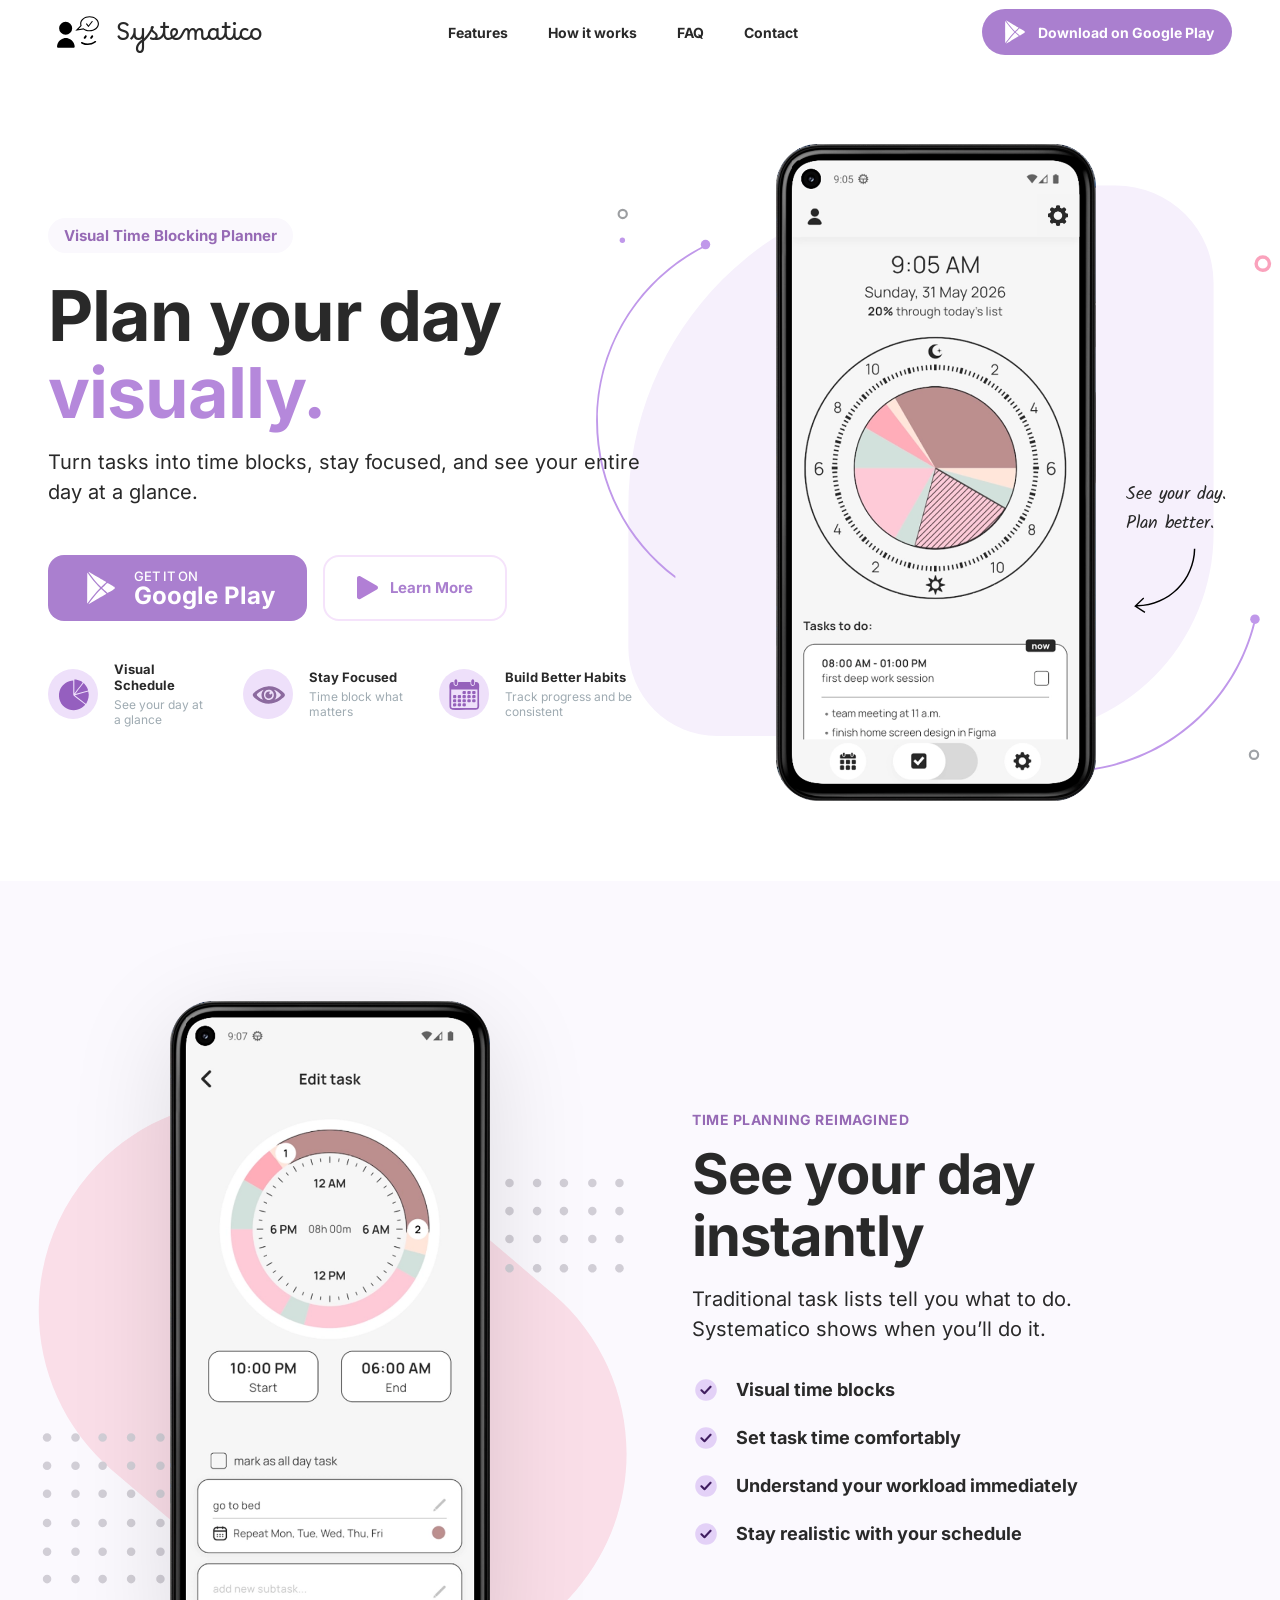
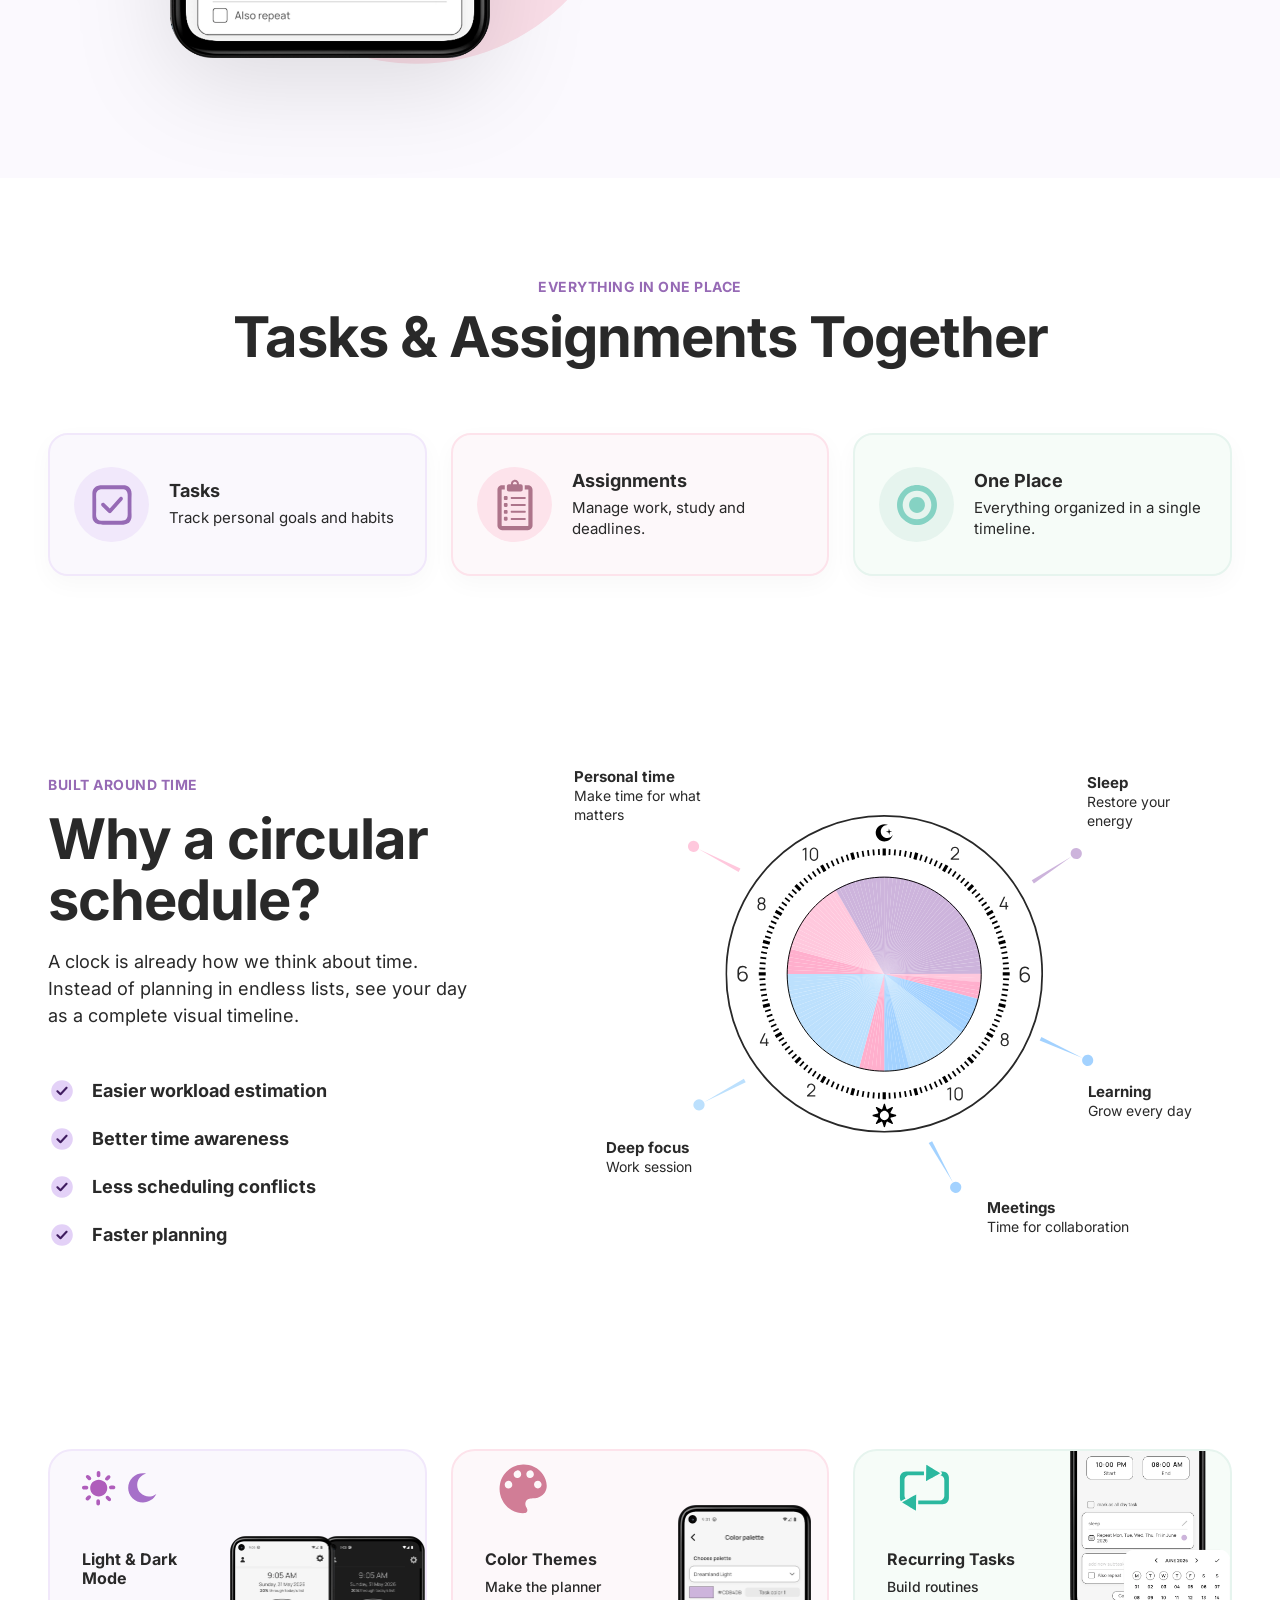
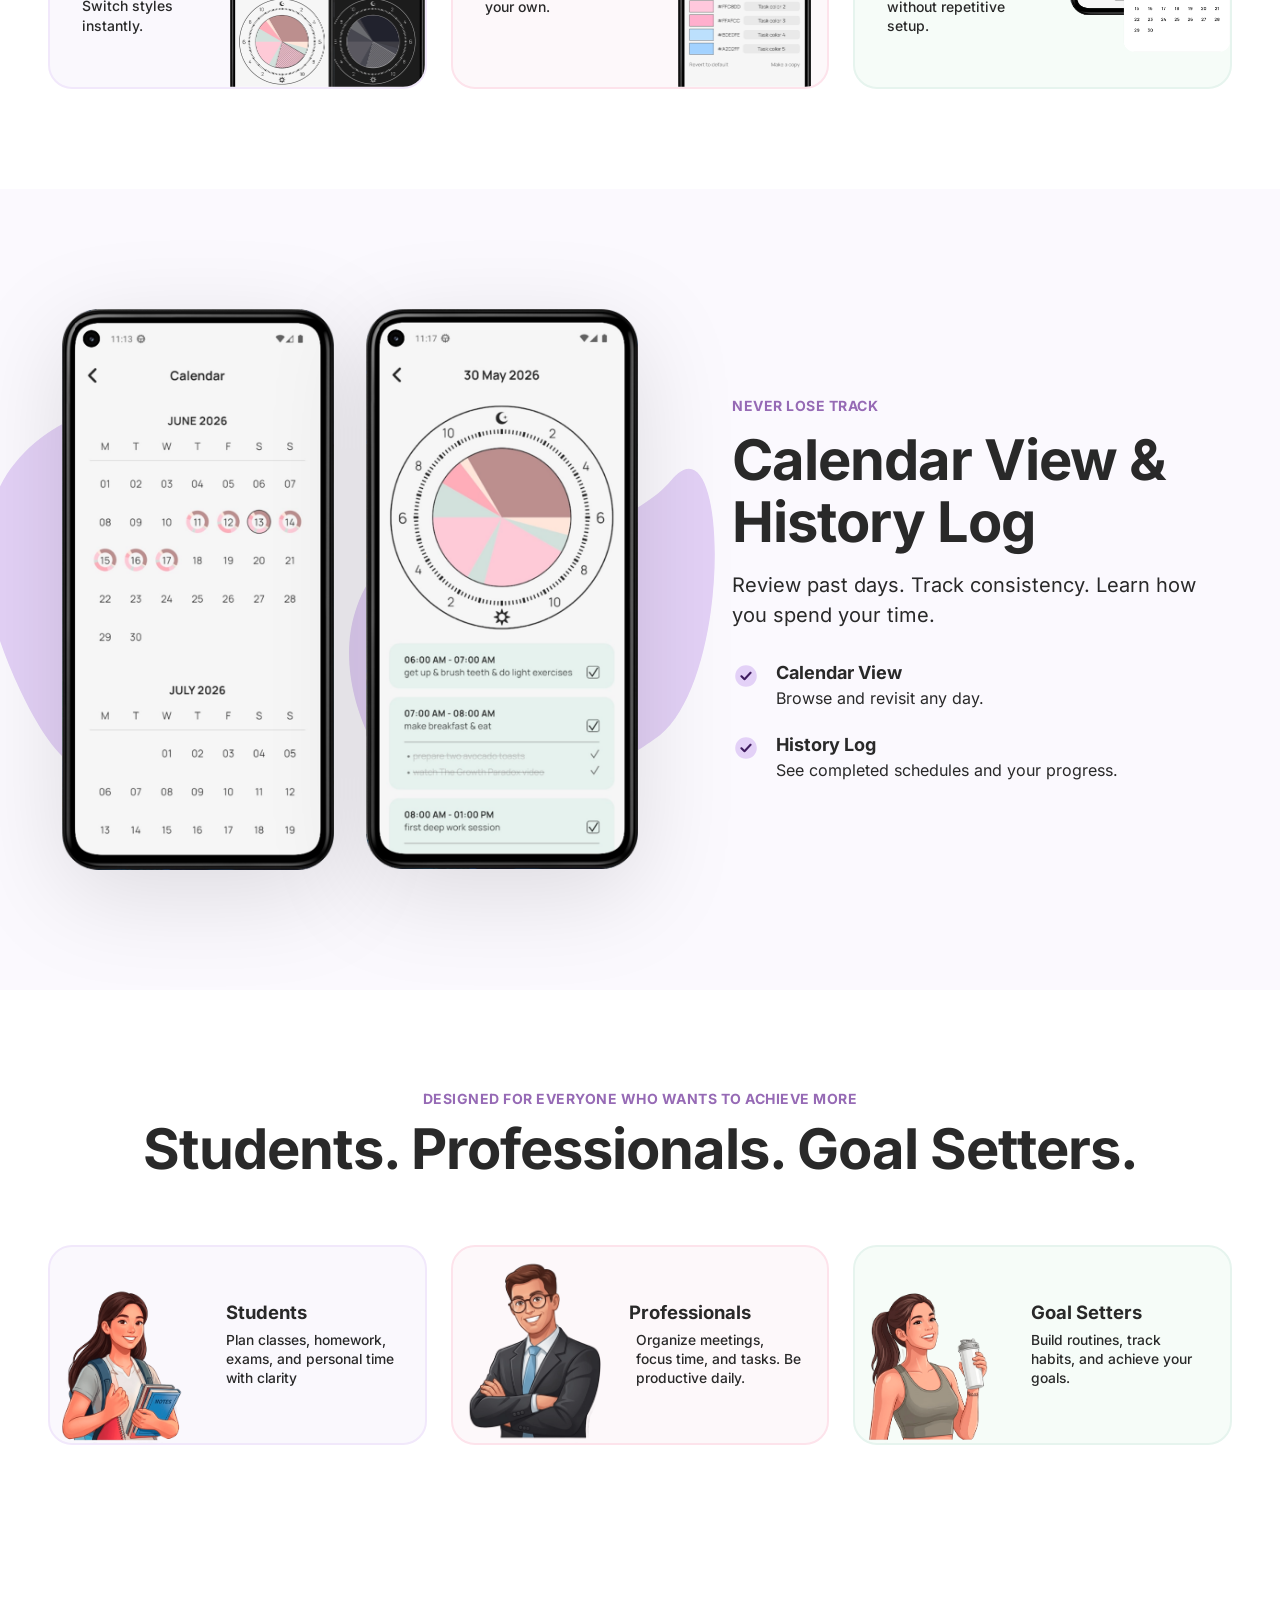
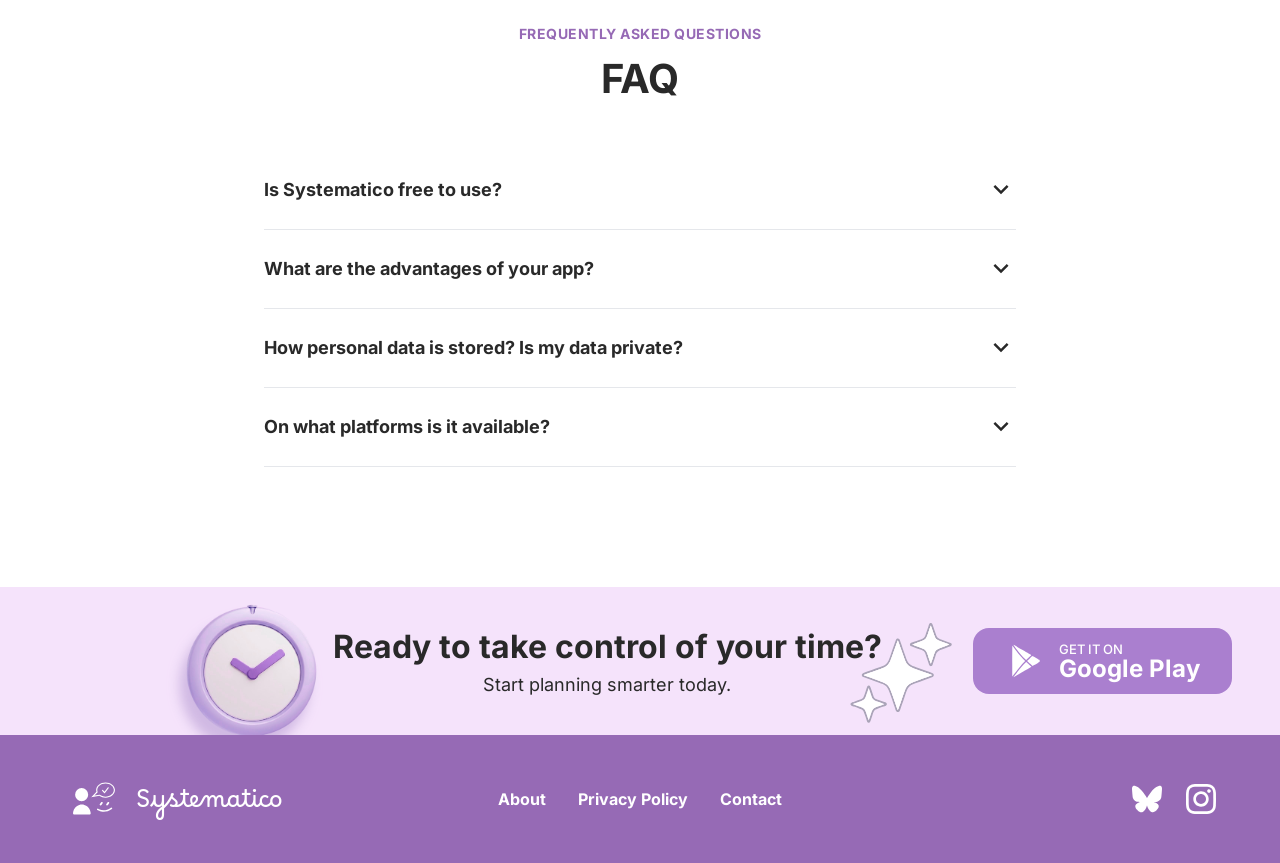
==== commit 7d3db6ab: "Fix the bug." ====
--- a/index.html
+++ b/index.html
@@ -426,7 +426,7 @@
             <p class="cta-banner__subtitle">Start planning smarter today.</p>
         </div>
 
-        <img class="cta-banner__graphic cta-banner__graphic--clock" src="assets/images/clock_image.png" width="192" height="180" alt="Clock image" aria-hidden="true">
+        <img class="cta-banner__graphic cta-banner__graphic--clock" src="assets/images/clock_image-cropped.png" width="192" height="180" alt="Clock image" aria-hidden="true">
         <img class="cta-banner__graphic cta-banner__graphic--stars" src="assets/images/stars.svg" width="123" height="123" alt="Stars image" aria-hidden="true">
 
         <a href="#" class="btn btn--google-play cta-banner__btn" aria-label="Download Systematico on Google Play">
--- a/css/index.css
+++ b/css/index.css
@@ -1111,6 +1111,7 @@
     left: clamp(0px, calc(-148.837px + 46.512vw), 200px);
     z-index: 1;    /* Keeps it behind the button/text */
     width: 192px;
+    filter: drop-shadow(-7px 14px 6px rgba(193, 166, 217, 0.7));
 }
 
 /* Position the Stars */
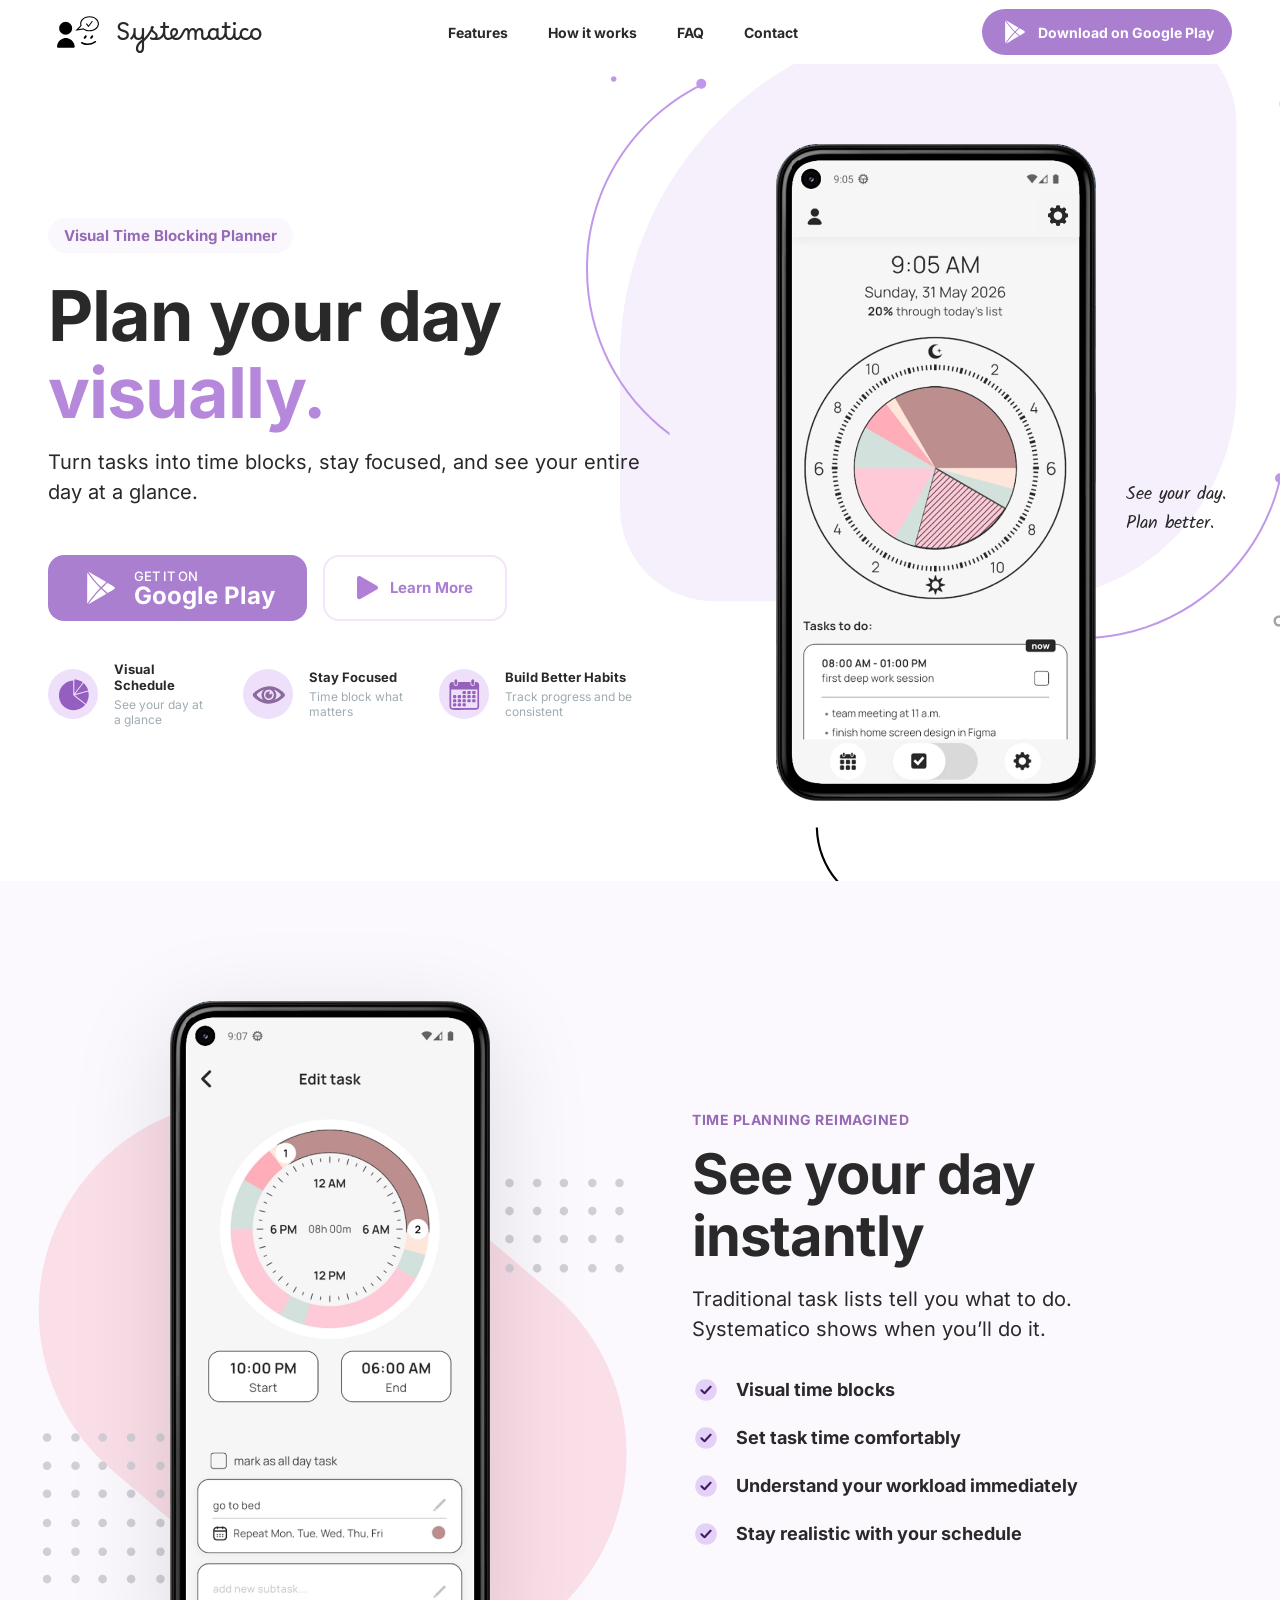
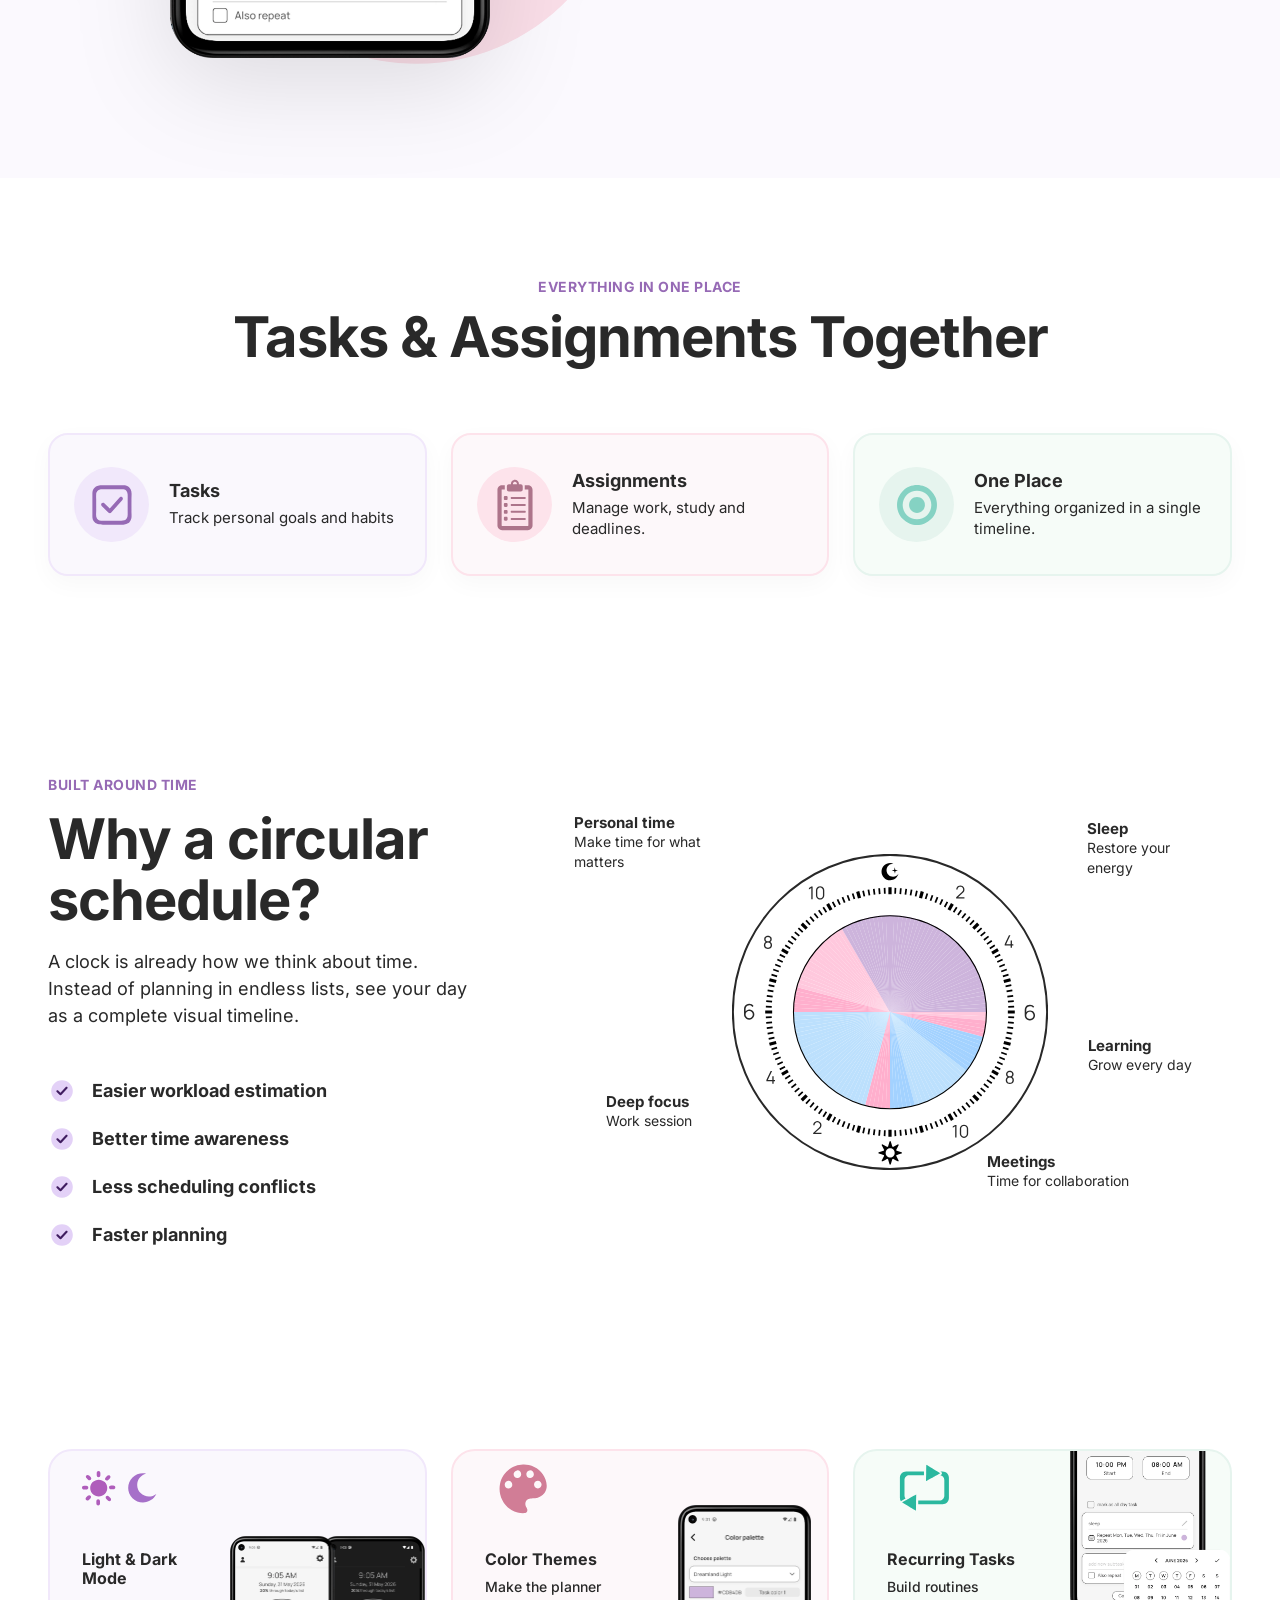
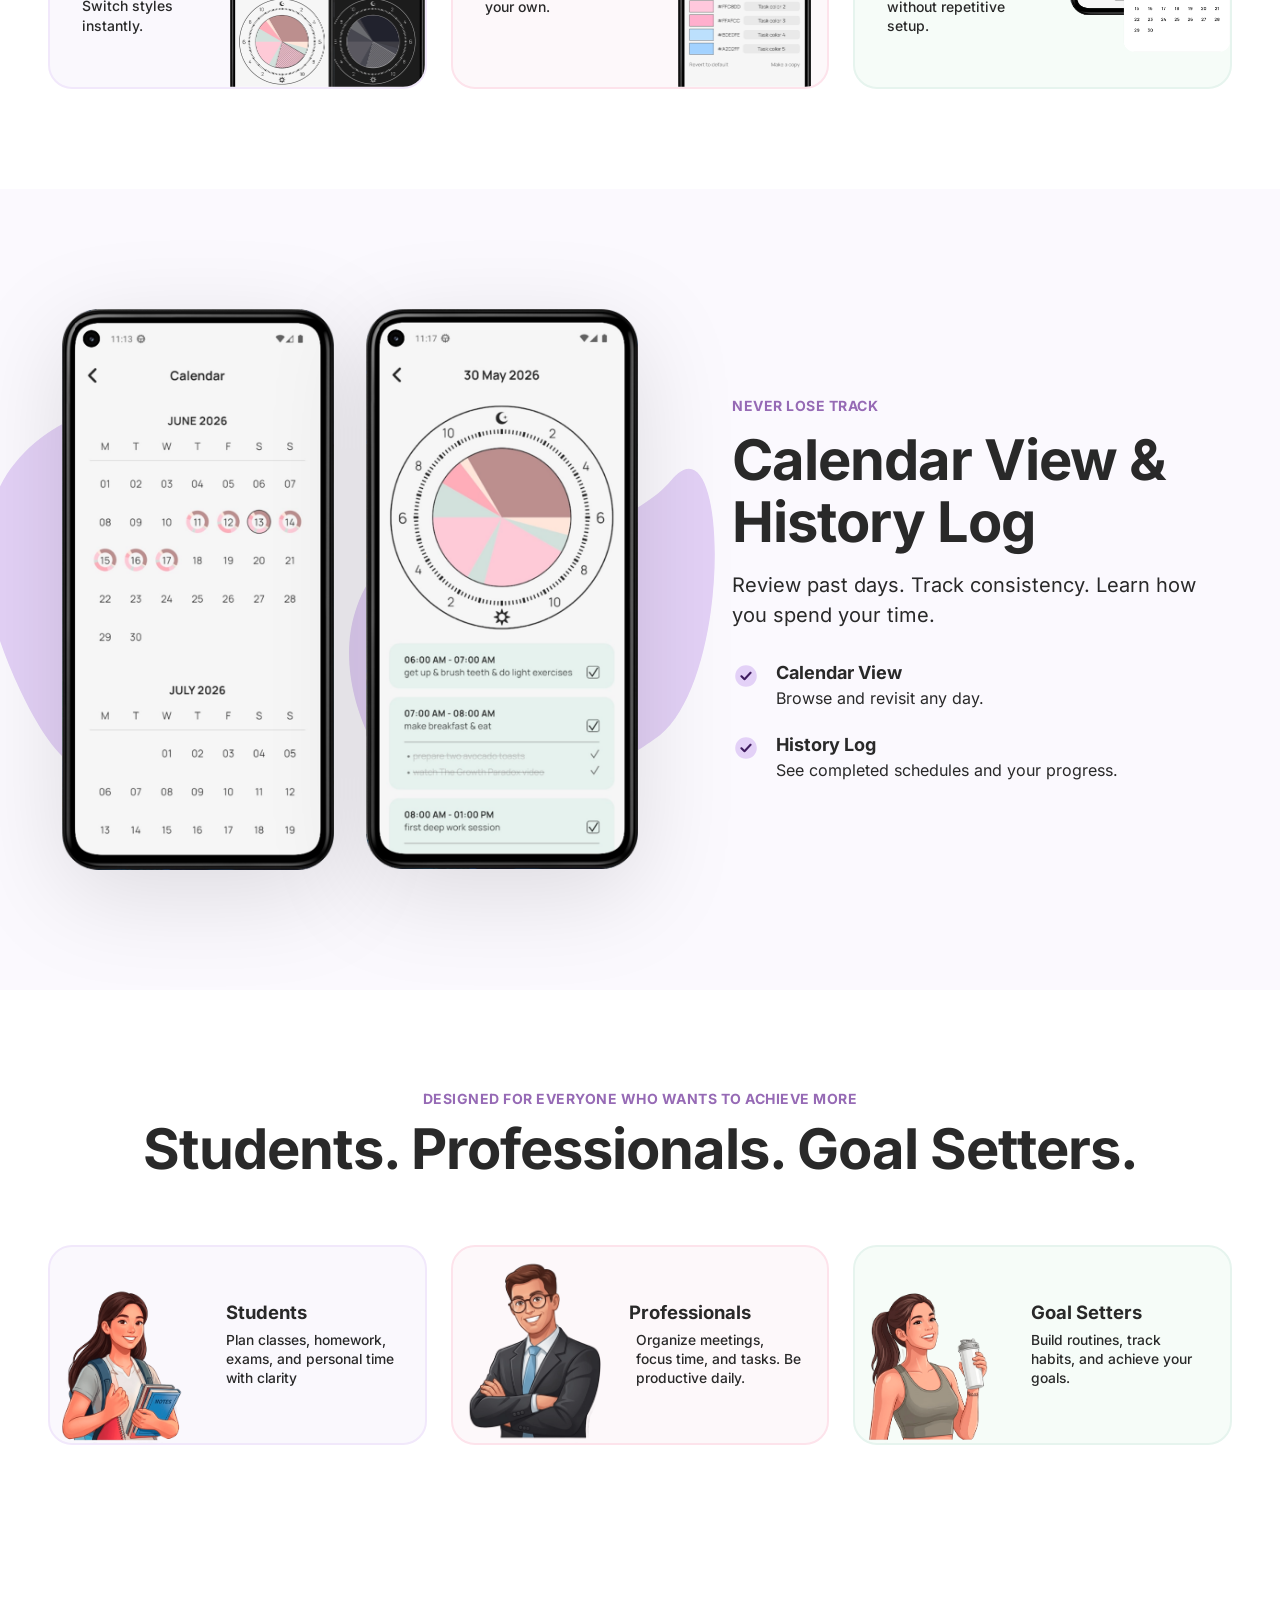
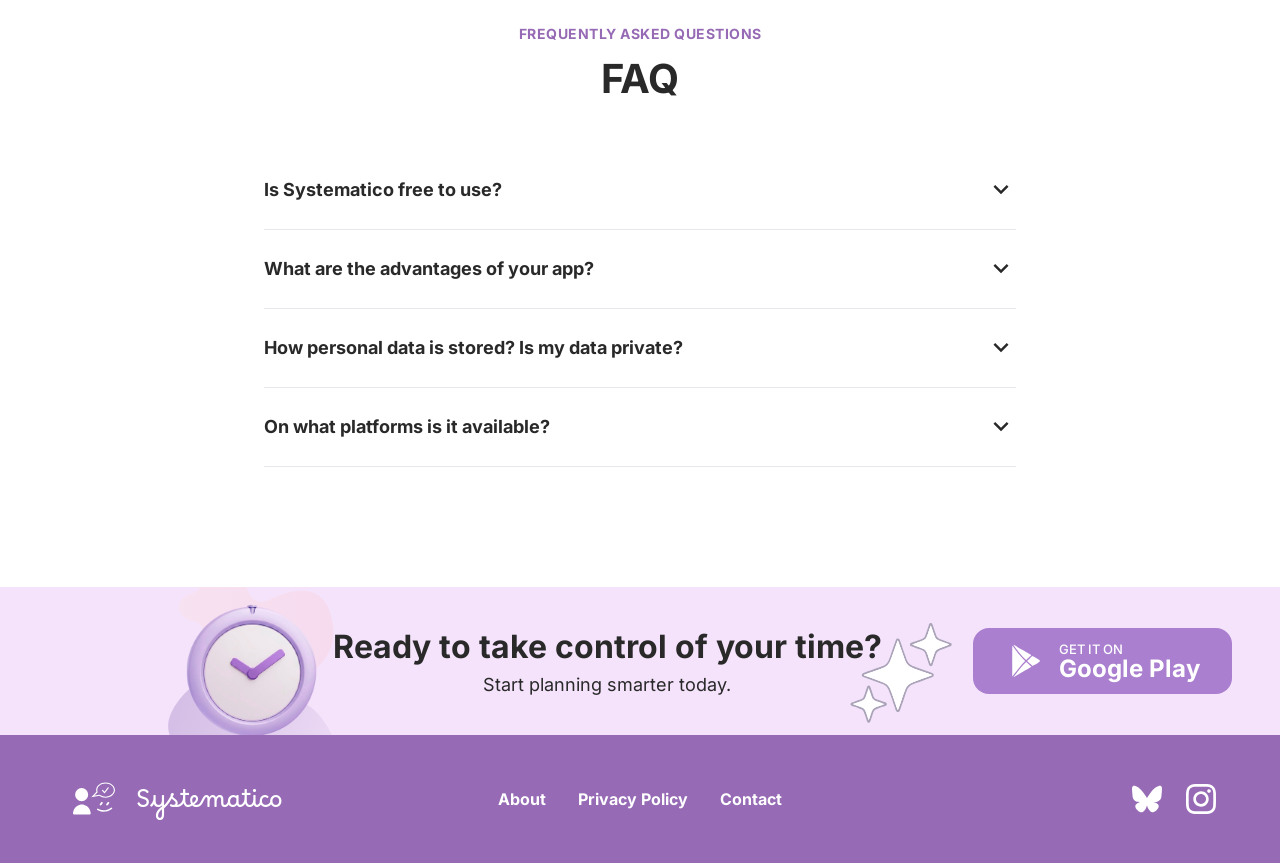
==== commit 7ef6559b: "Fix clock background." ====
--- a/index.html
+++ b/index.html
@@ -426,6 +426,7 @@
             <p class="cta-banner__subtitle">Start planning smarter today.</p>
         </div>
 
+        <img class="cta-banner__graphic cta-banner__graphic--clock" src="assets/images/background-clock.svg" width="192" height="180" alt="Clock image" aria-hidden="true">
         <img class="cta-banner__graphic cta-banner__graphic--clock" src="assets/images/clock_image-cropped.png" width="192" height="180" alt="Clock image" aria-hidden="true">
         <img class="cta-banner__graphic cta-banner__graphic--stars" src="assets/images/stars.svg" width="123" height="123" alt="Stars image" aria-hidden="true">
 
--- a/css/index.css
+++ b/css/index.css
@@ -1111,7 +1111,7 @@
     left: clamp(0px, calc(-148.837px + 46.512vw), 200px);
     z-index: 1;    /* Keeps it behind the button/text */
     width: 192px;
-    filter: drop-shadow(-7px 14px 6px rgba(193, 166, 217, 0.7));
+    /* filter: drop-shadow(-7px 14px 6px rgba(193, 166, 217, 0.7)); */
 }
 
 /* Position the Stars */
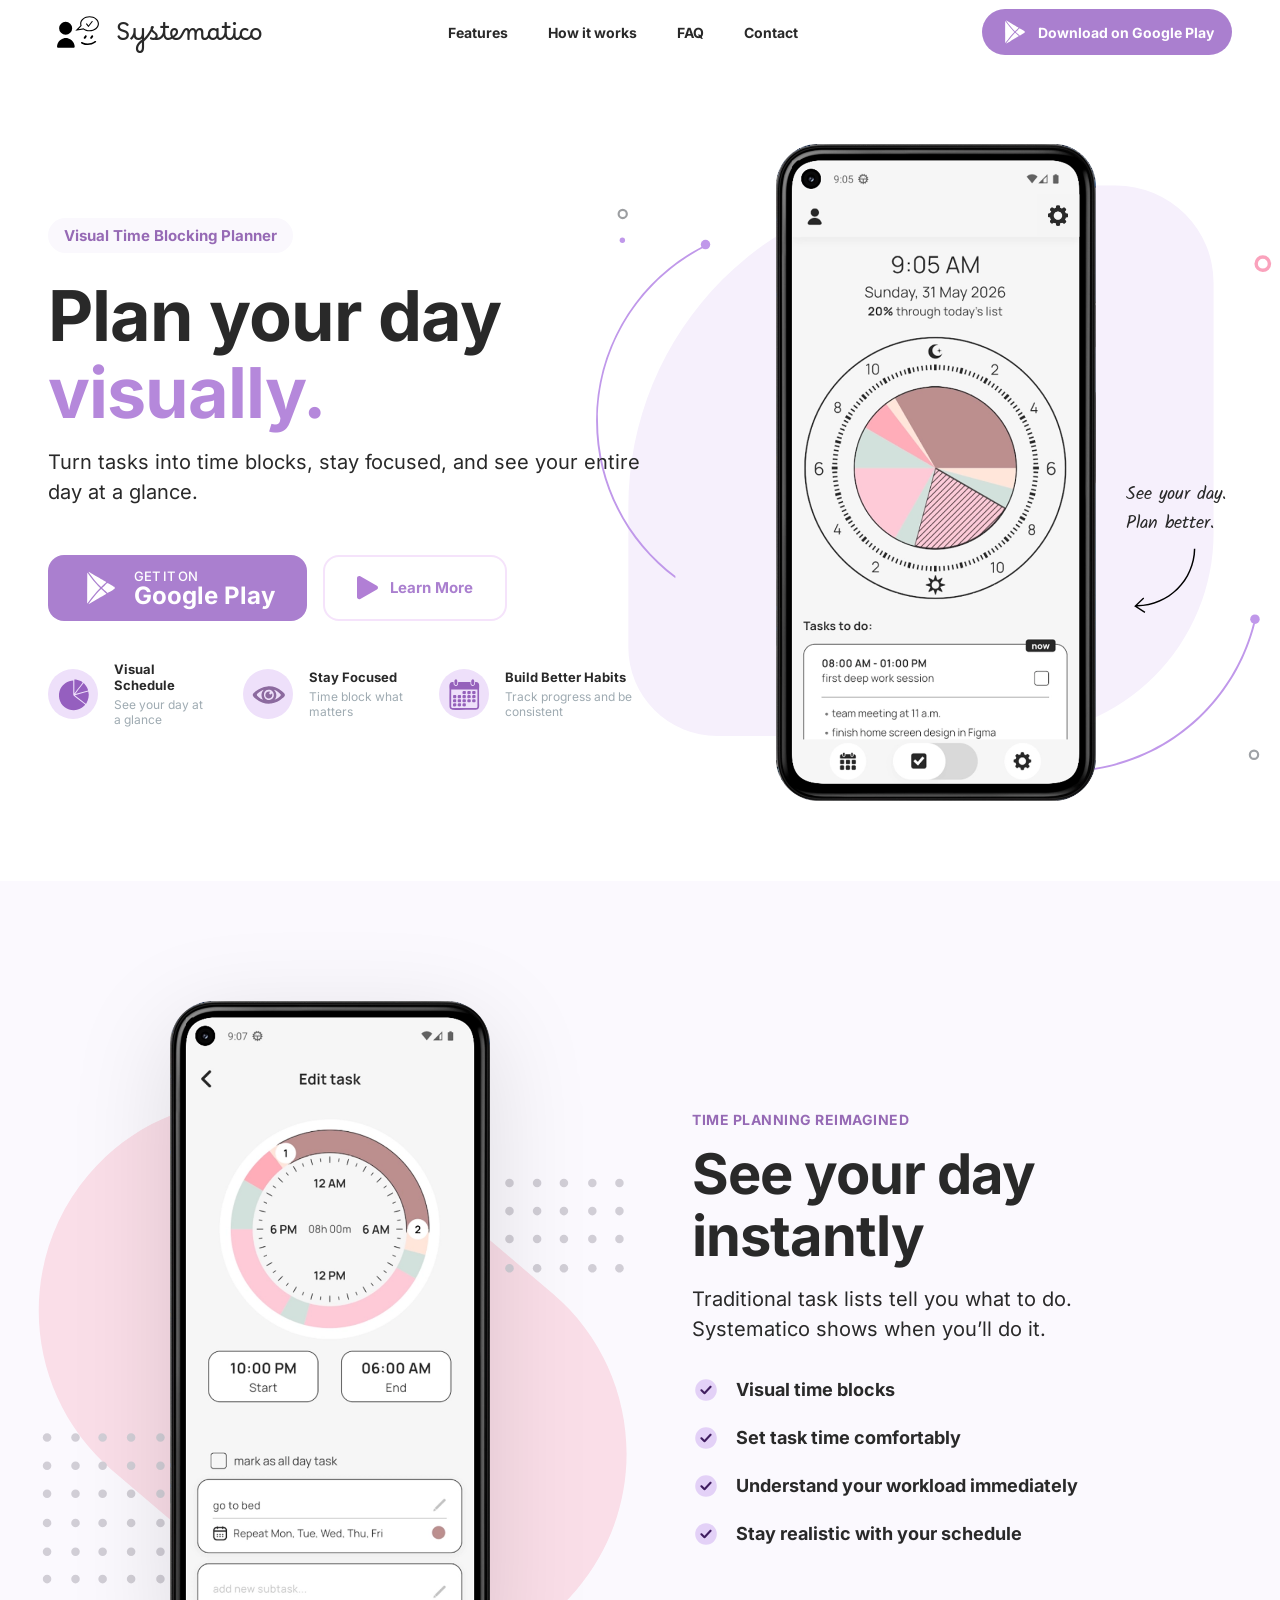
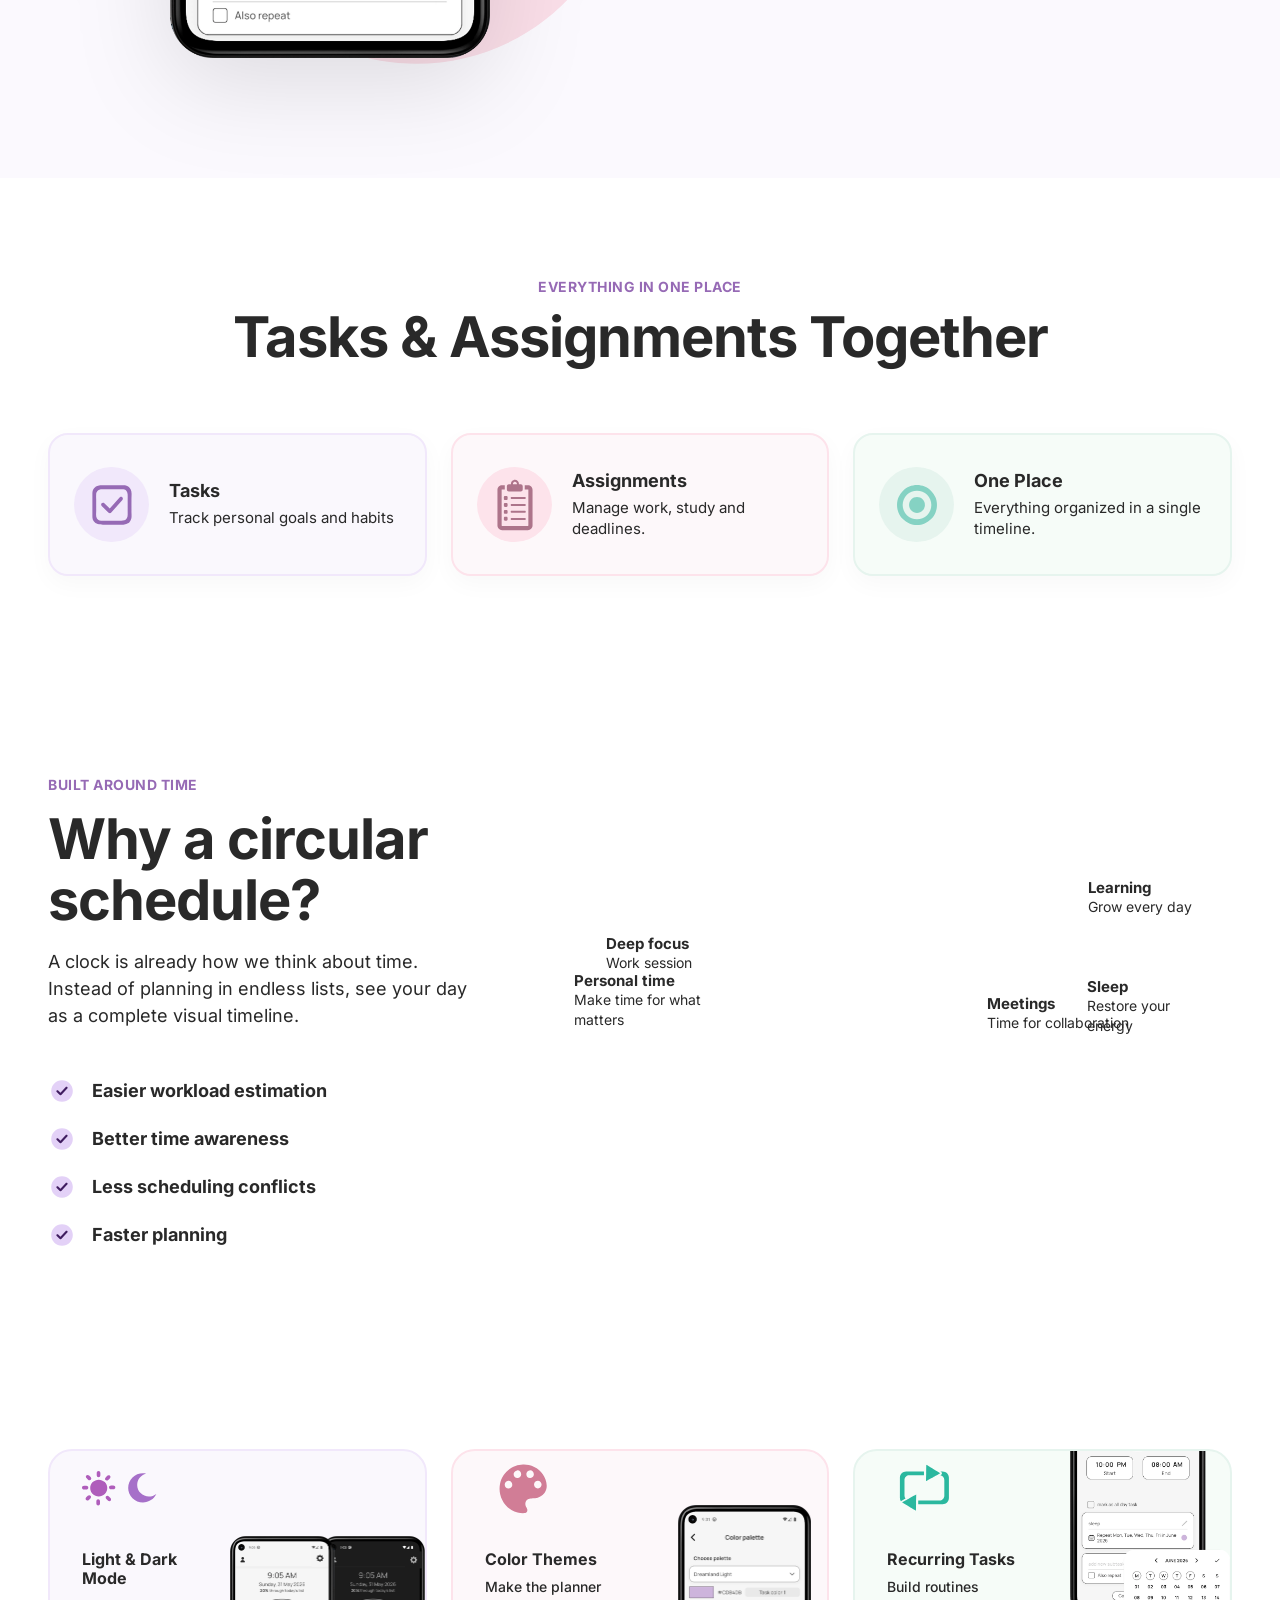
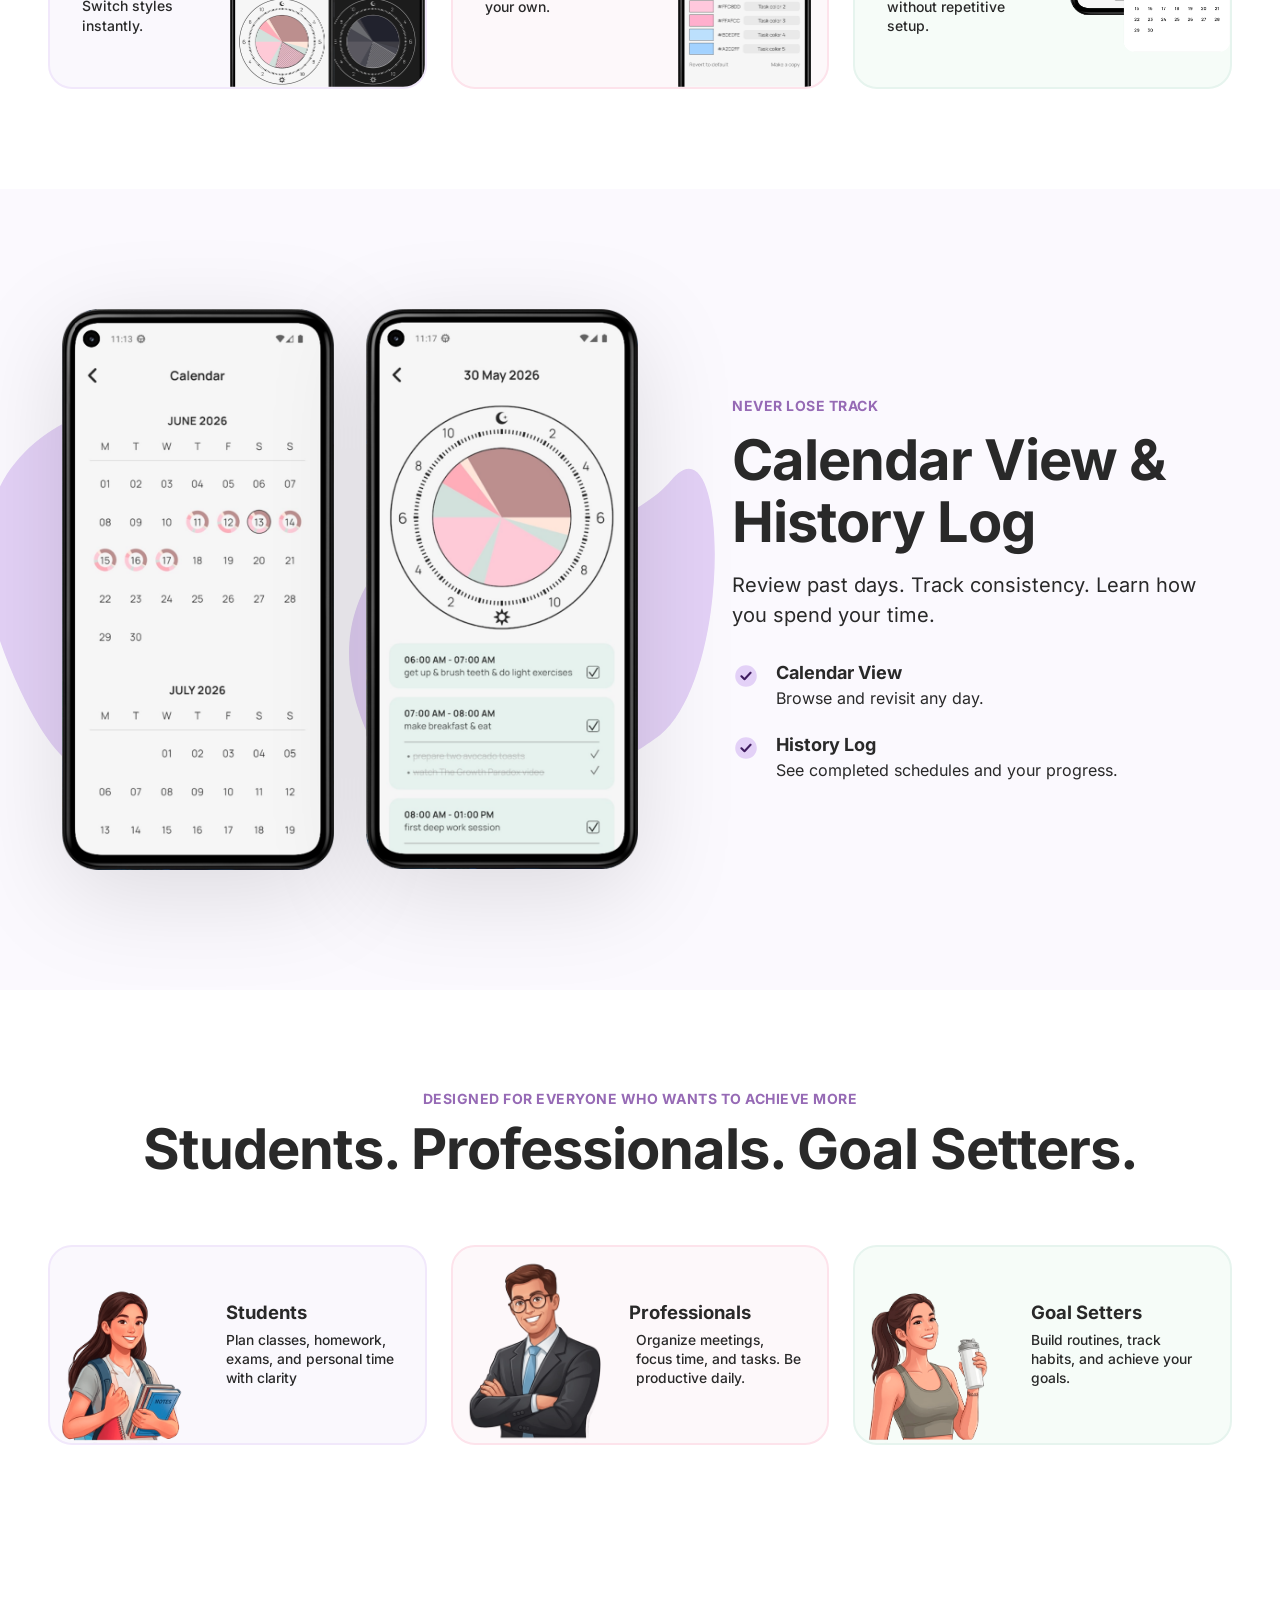
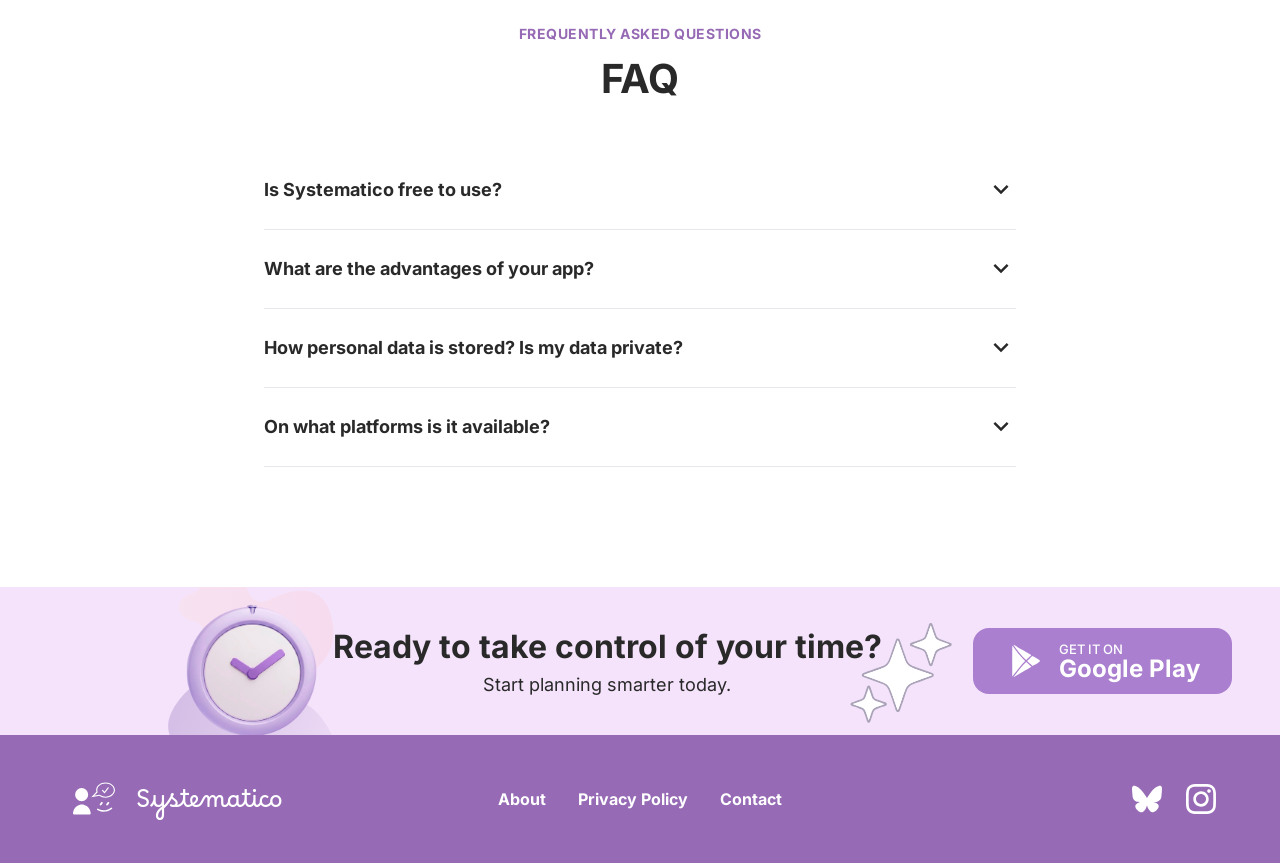
==== commit 1cde2120: "Fix a bug." ====
--- a/index.html
+++ b/index.html
@@ -427,7 +427,7 @@
         </div>
 
         <img class="cta-banner__graphic cta-banner__graphic--clock" src="assets/images/background-clock.svg" width="192" height="180" alt="Clock image" aria-hidden="true">
-        <img class="cta-banner__graphic cta-banner__graphic--clock" src="assets/images/clock_image-cropped.png" width="192" height="180" alt="Clock image" aria-hidden="true">
+        <img class="cta-banner__graphic cta-banner__graphic--clock cta-banner__graphic--clock-background" src="assets/images/clock_image-cropped.png" width="192" height="180" alt="Clock image" aria-hidden="true">
         <img class="cta-banner__graphic cta-banner__graphic--stars" src="assets/images/stars.svg" width="123" height="123" alt="Stars image" aria-hidden="true">
 
         <a href="#" class="btn btn--google-play cta-banner__btn" aria-label="Download Systematico on Google Play">
--- a/css/index.css
+++ b/css/index.css
@@ -1913,4 +1913,10 @@
         top: 20px;
         right: clamp(320px, calc(-402.308px + 50.16vw), 3450px);
     }
+}
+
+@media (prefers-color-scheme: dark) {
+  .cta-banner__graphic--clock-background {
+    display: none;
+  }
 }
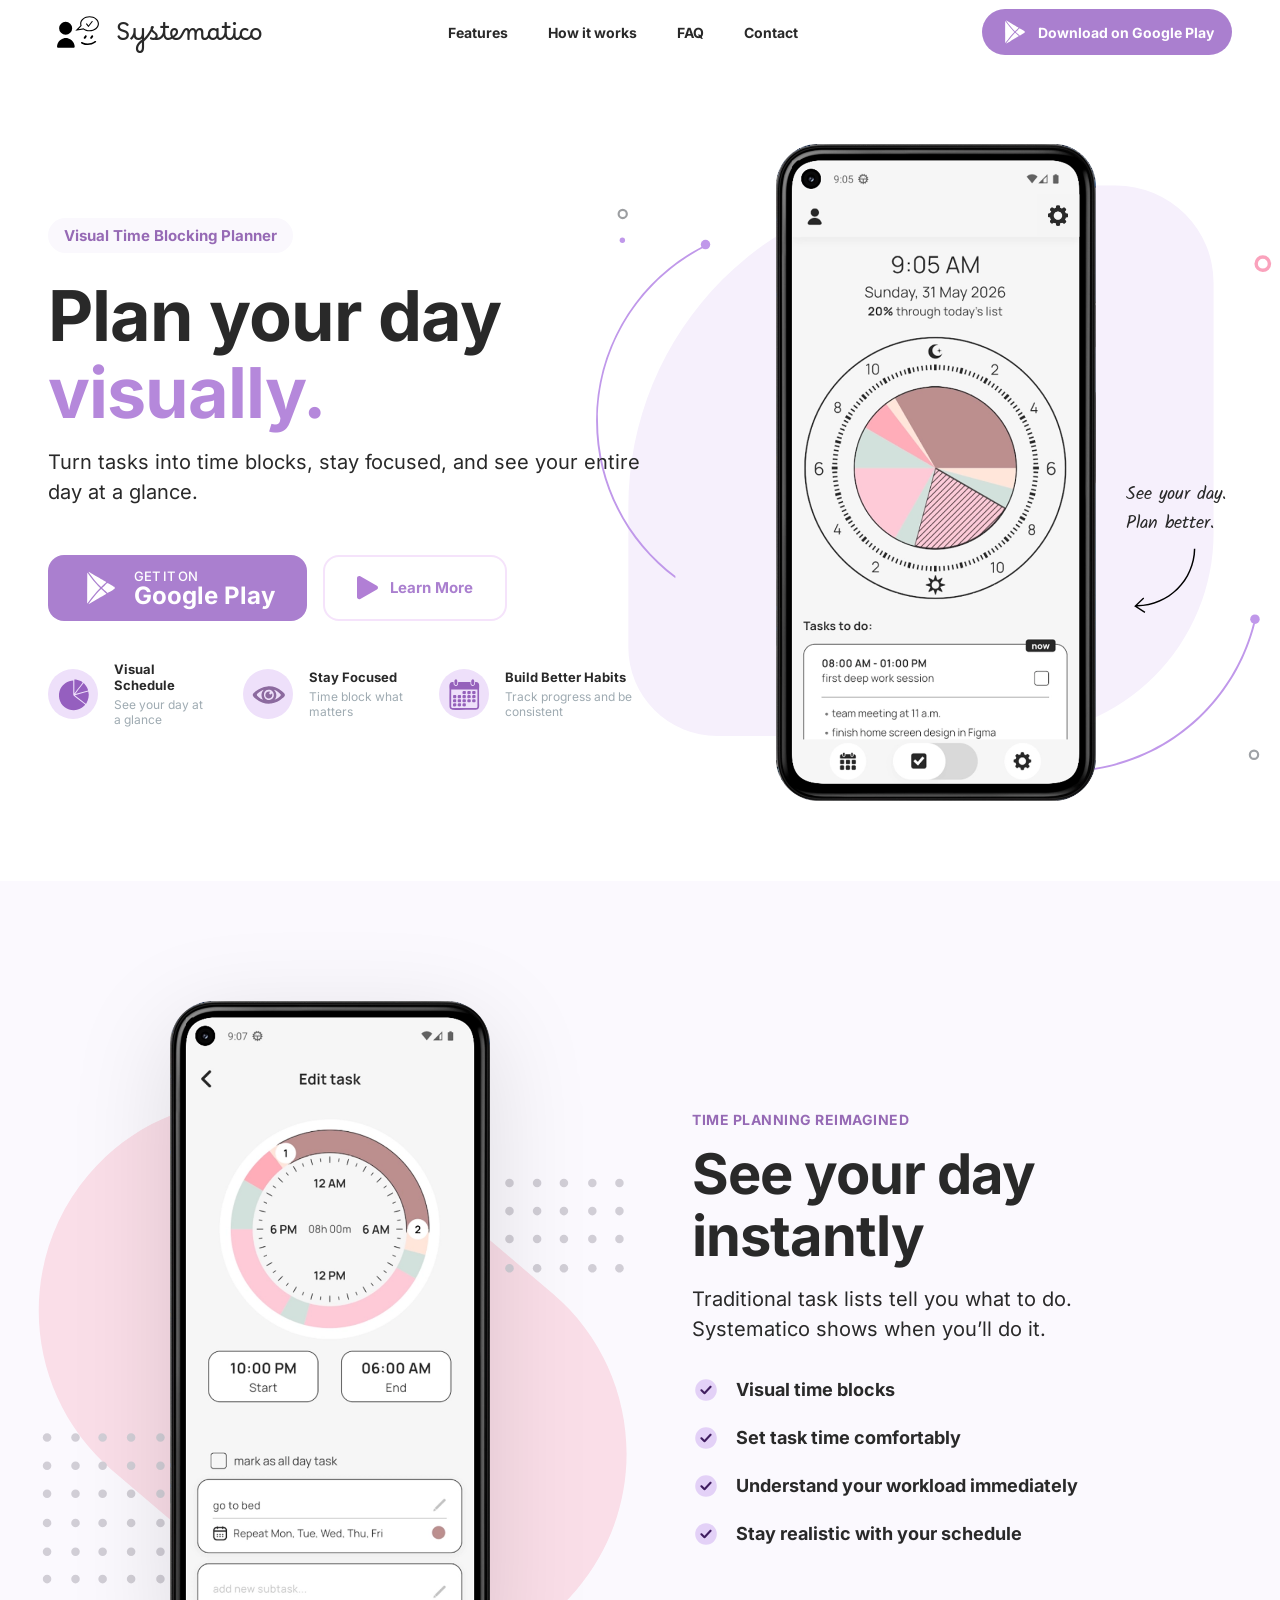
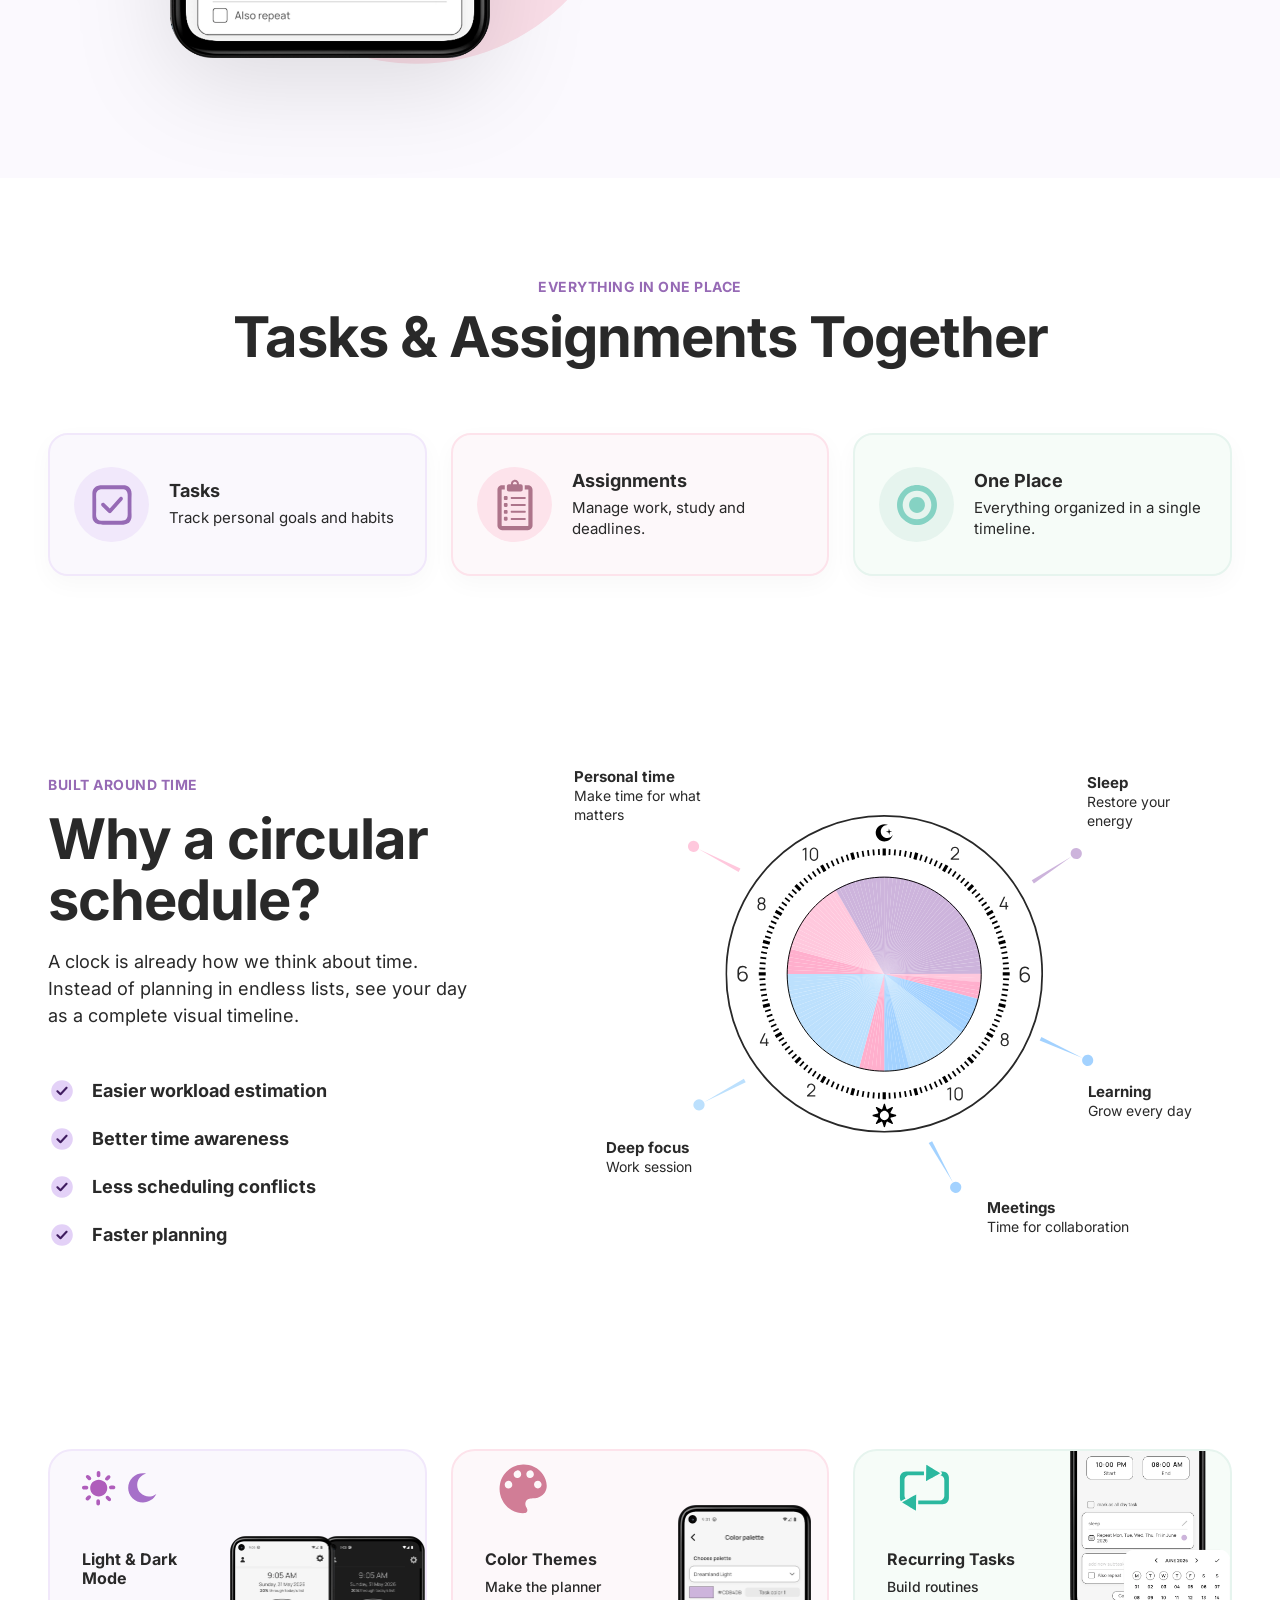
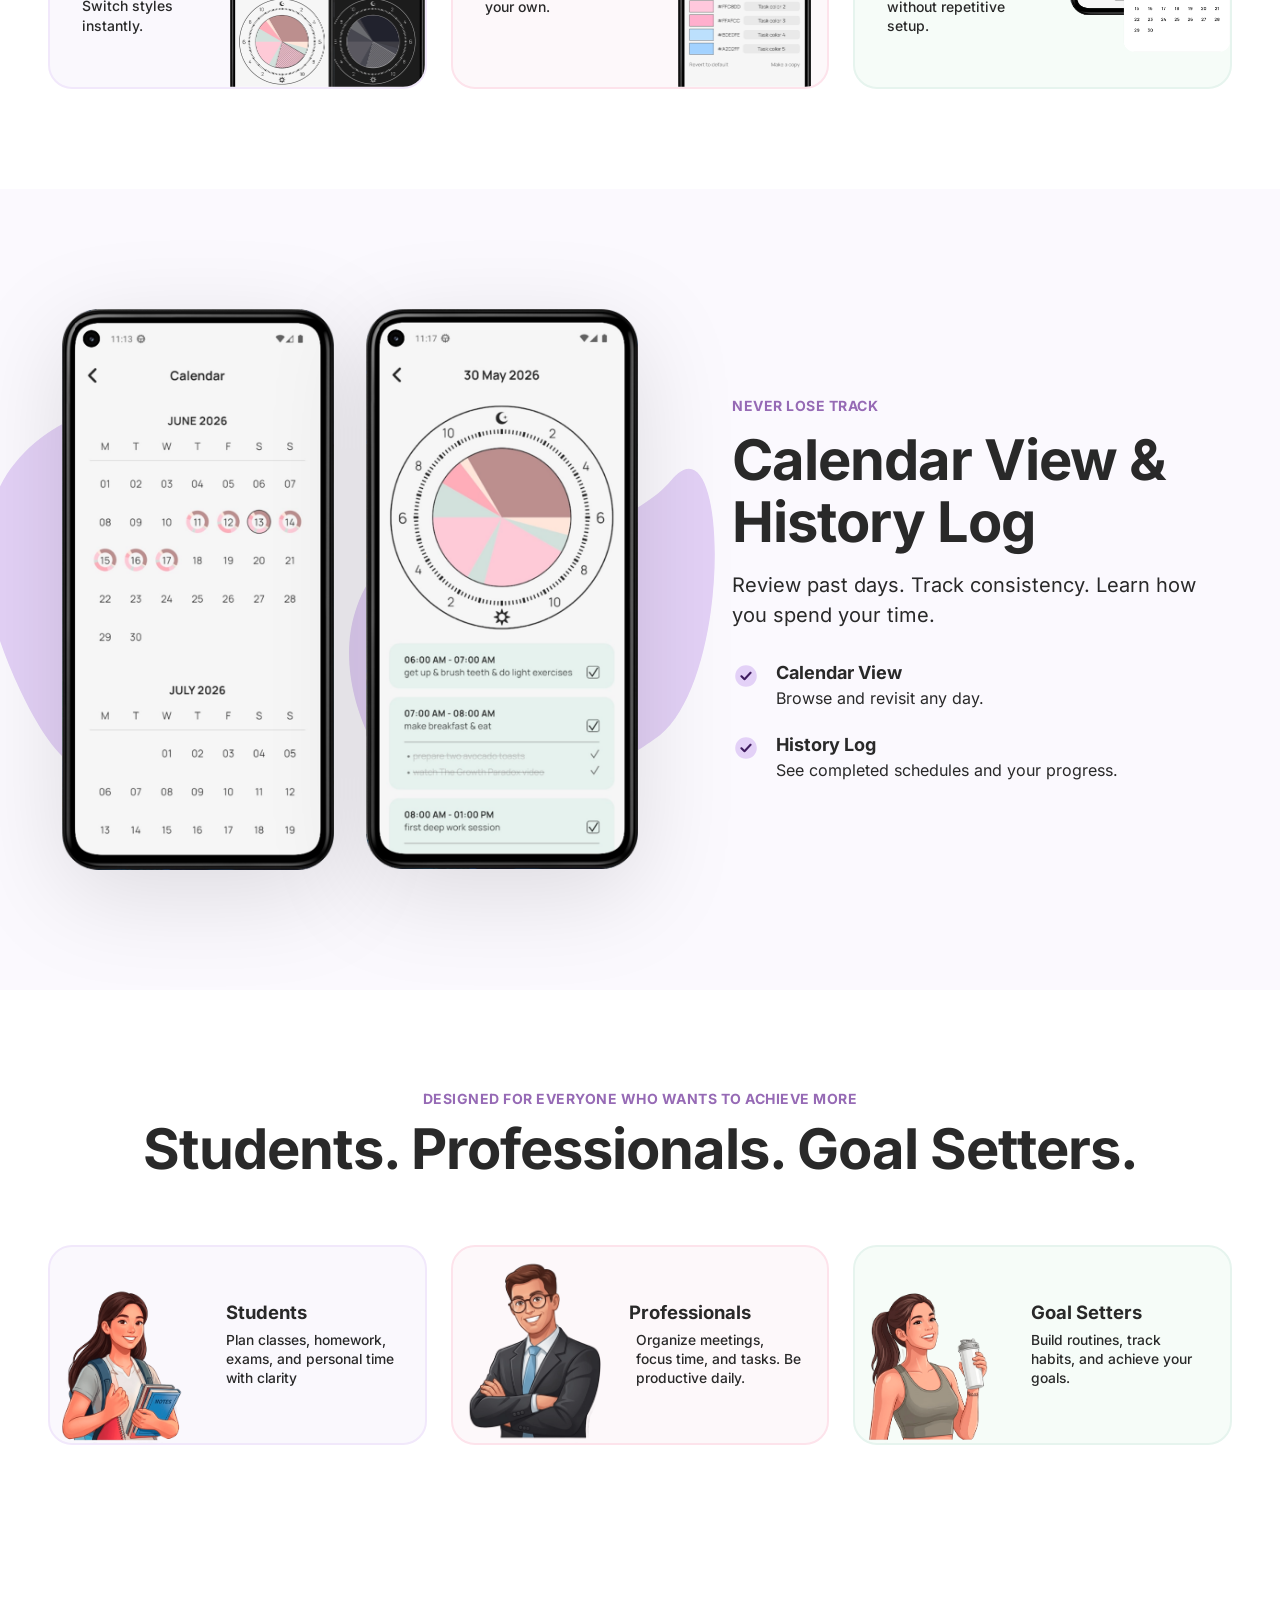
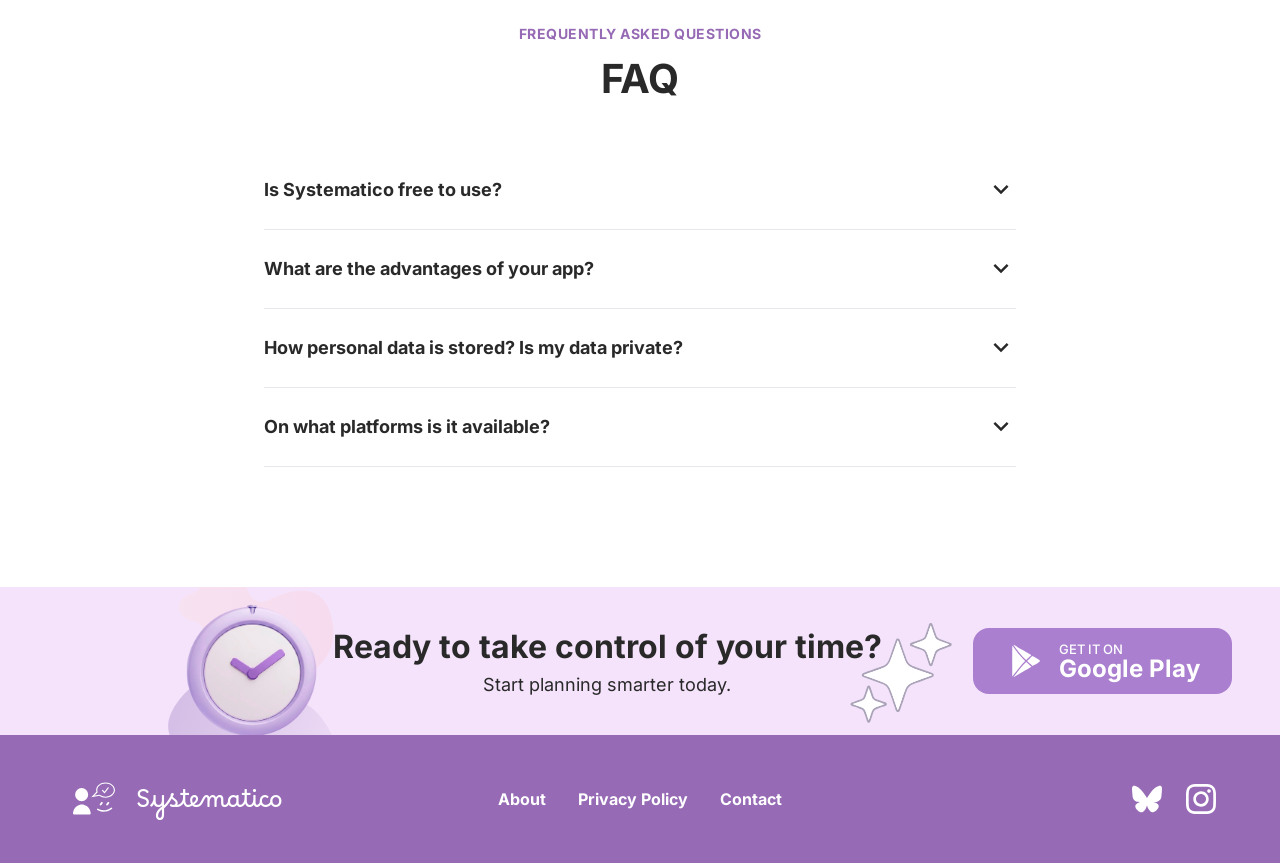
==== commit bb510551: "Fix a bug." ====
--- a/index.html
+++ b/index.html
@@ -426,8 +426,8 @@
             <p class="cta-banner__subtitle">Start planning smarter today.</p>
         </div>
 
-        <img class="cta-banner__graphic cta-banner__graphic--clock" src="assets/images/background-clock.svg" width="192" height="180" alt="Clock image" aria-hidden="true">
-        <img class="cta-banner__graphic cta-banner__graphic--clock cta-banner__graphic--clock-background" src="assets/images/clock_image-cropped.png" width="192" height="180" alt="Clock image" aria-hidden="true">
+        <img class="cta-banner__graphic cta-banner__graphic--clock cta-banner__graphic--clock-background" src="assets/images/background-clock.svg" width="192" height="180" alt="Clock image" aria-hidden="true">
+        <img class="cta-banner__graphic cta-banner__graphic--clock" src="assets/images/clock_image-cropped.png" width="192" height="180" alt="Clock image" aria-hidden="true">
         <img class="cta-banner__graphic cta-banner__graphic--stars" src="assets/images/stars.svg" width="123" height="123" alt="Stars image" aria-hidden="true">
 
         <a href="#" class="btn btn--google-play cta-banner__btn" aria-label="Download Systematico on Google Play">
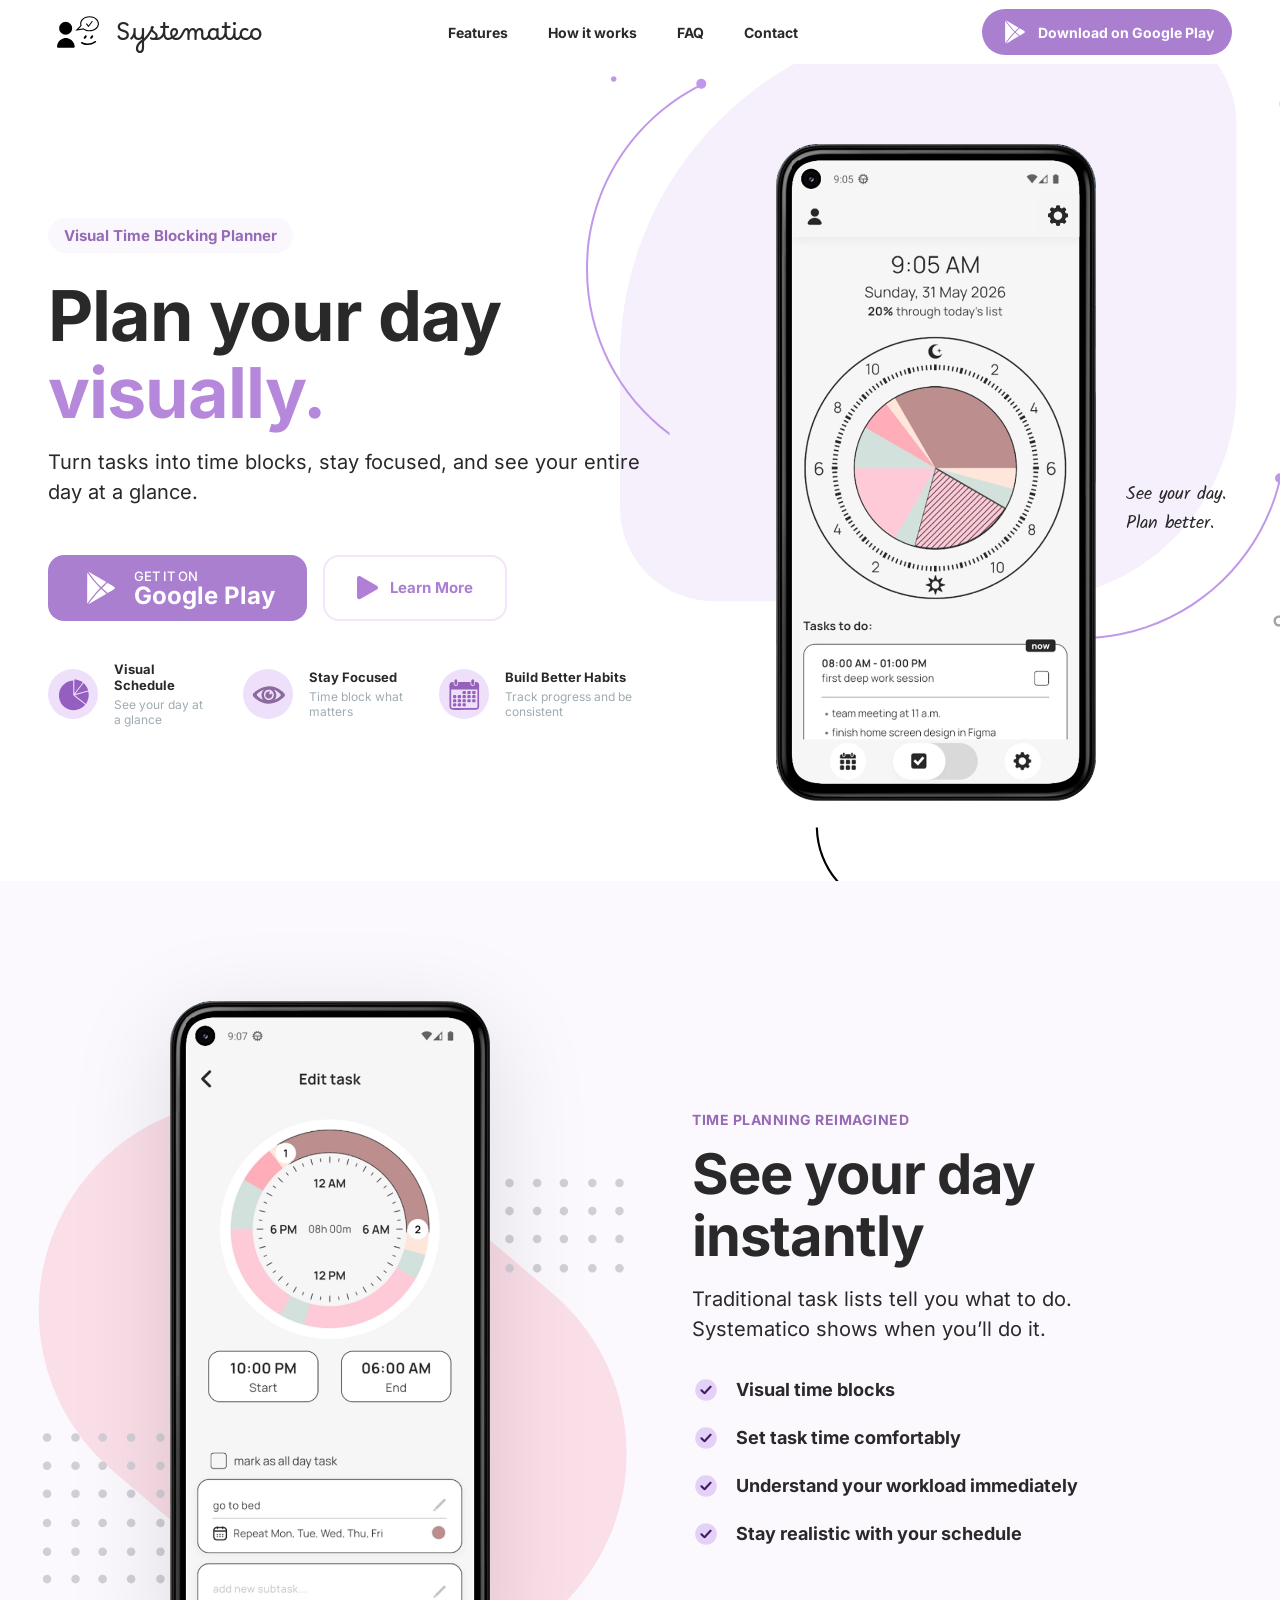
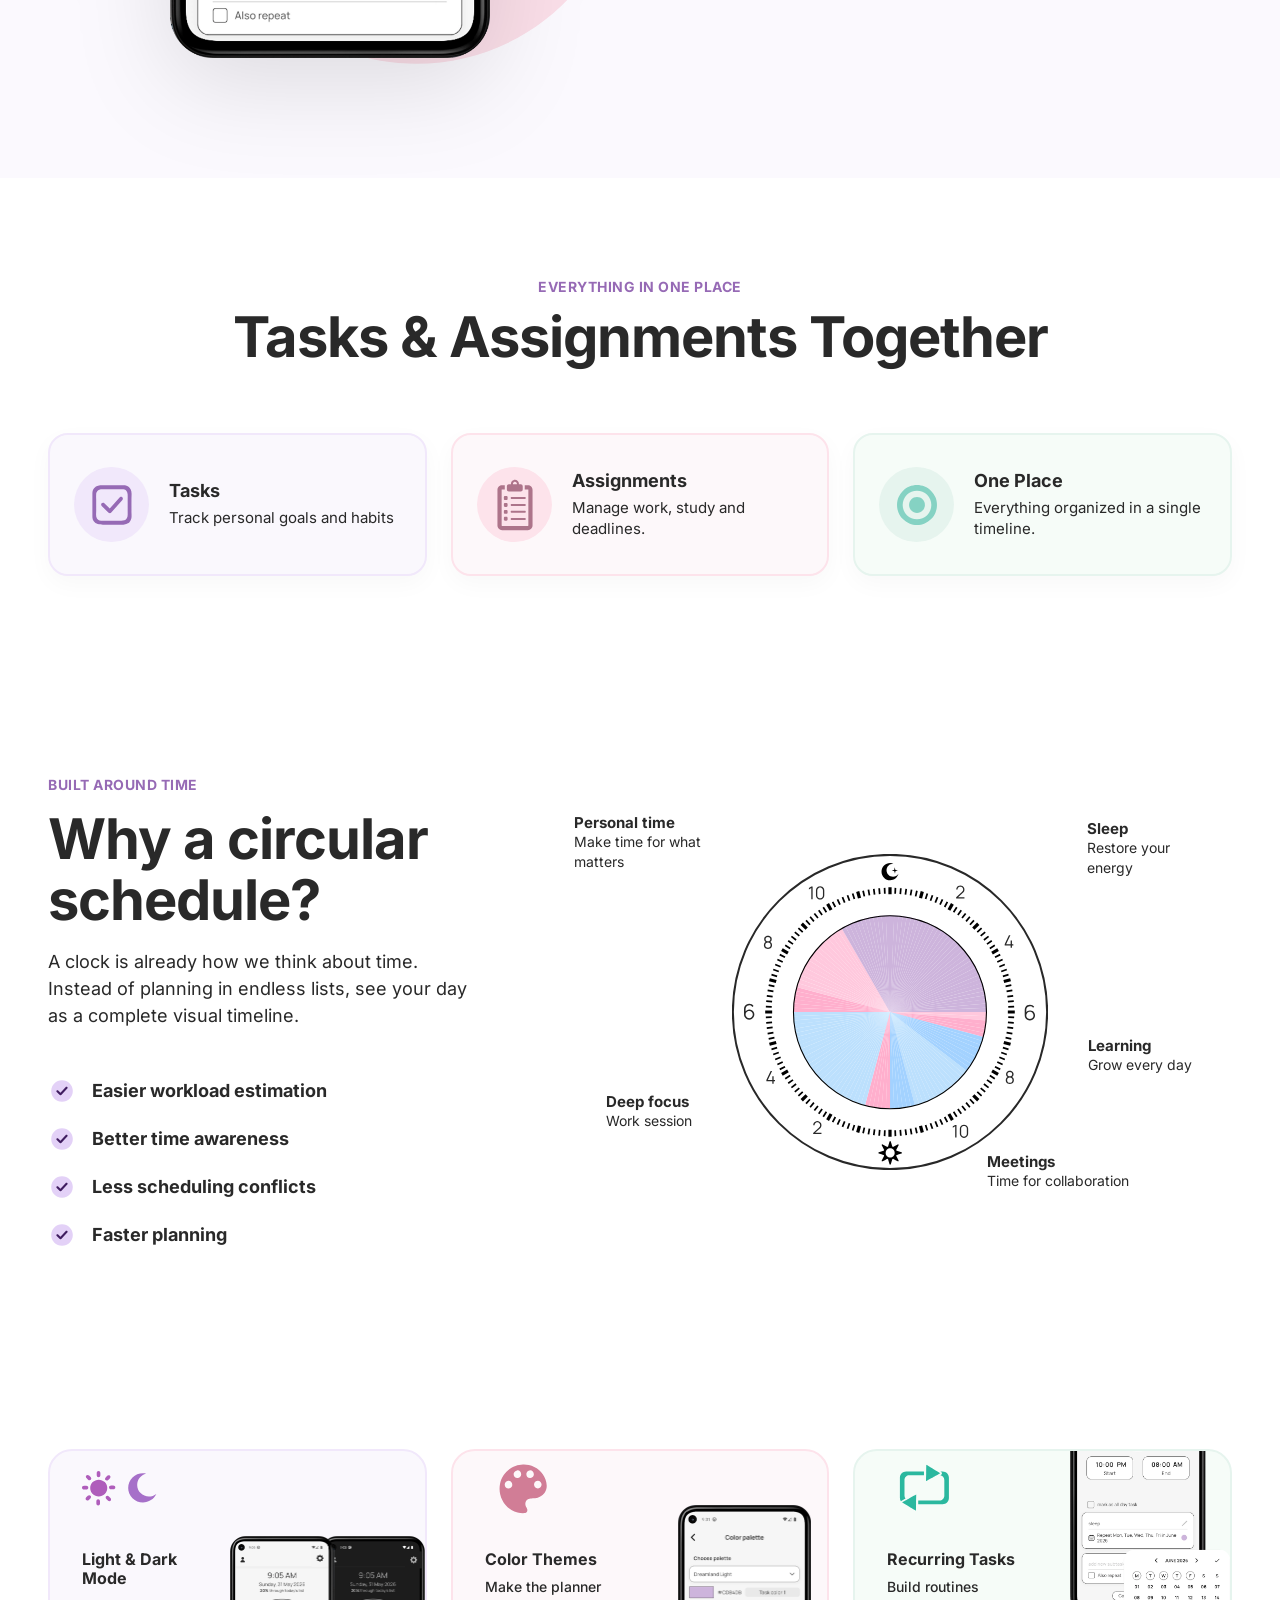
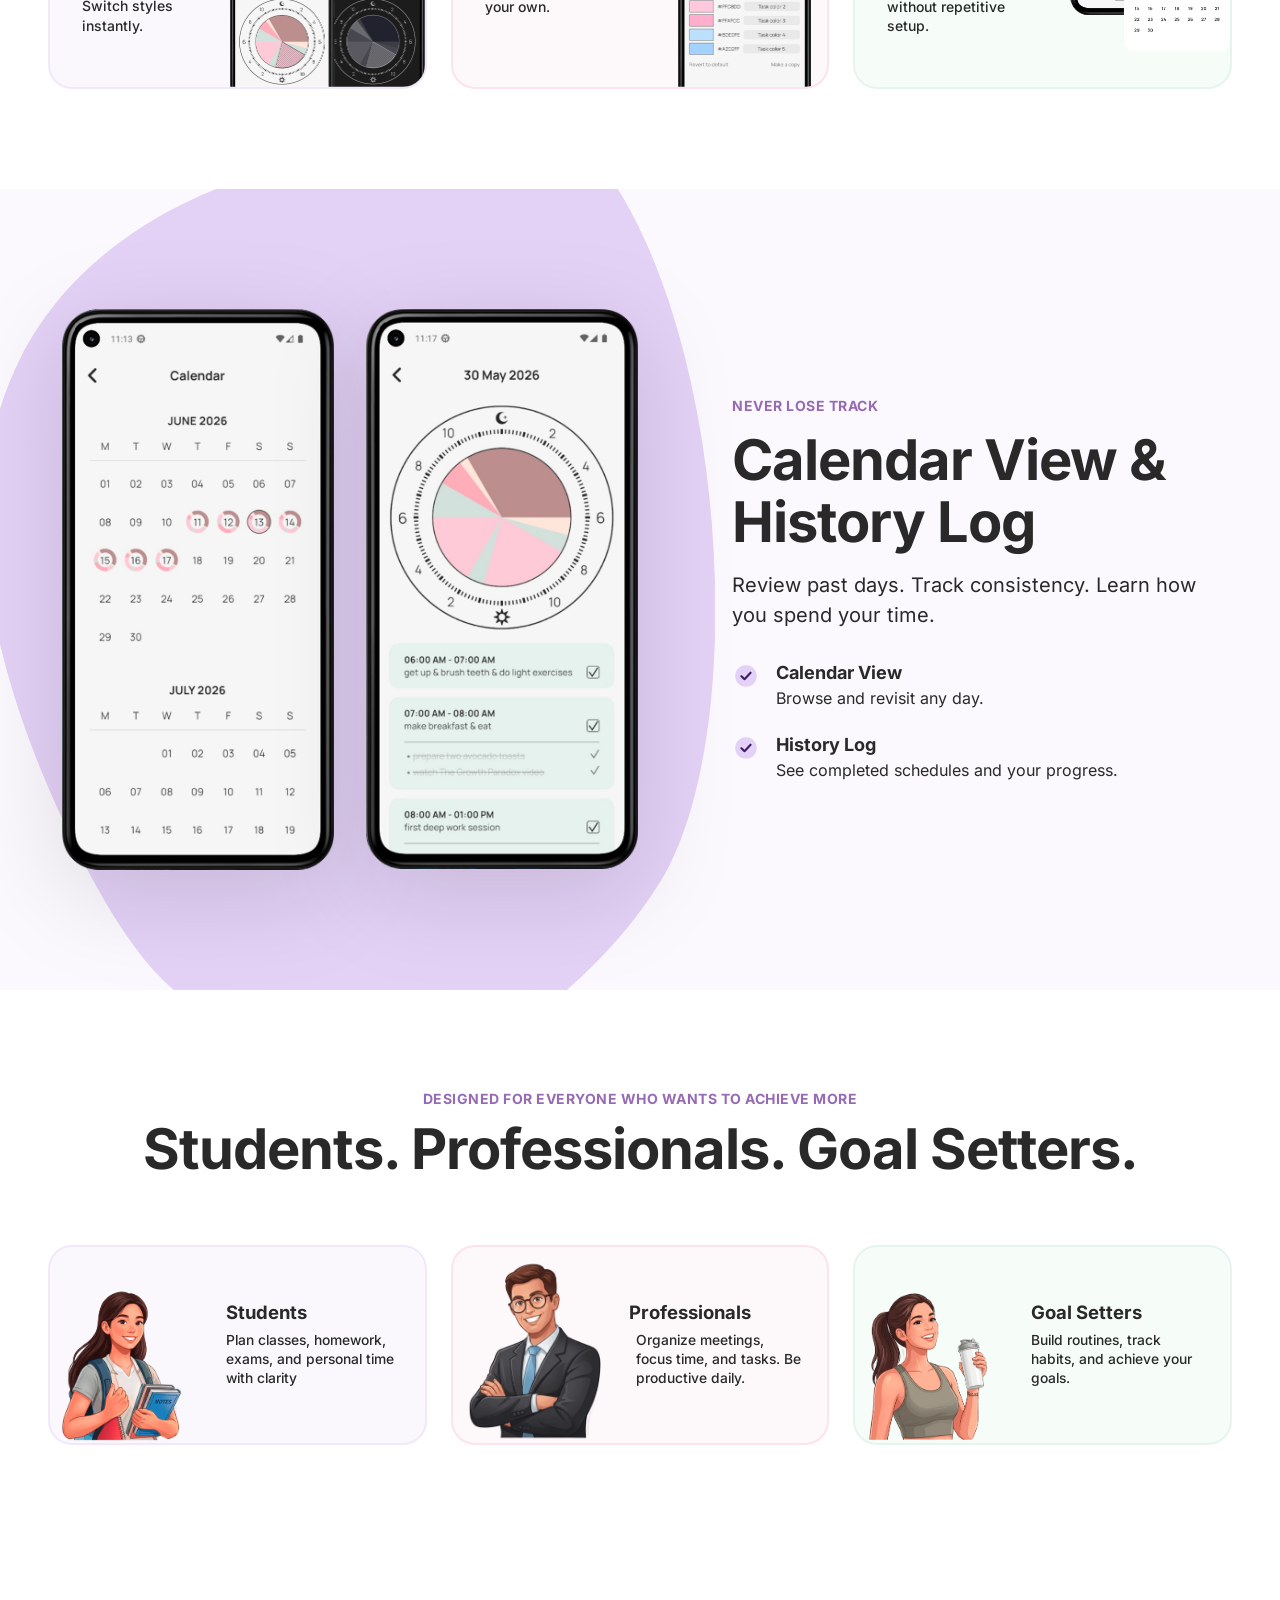
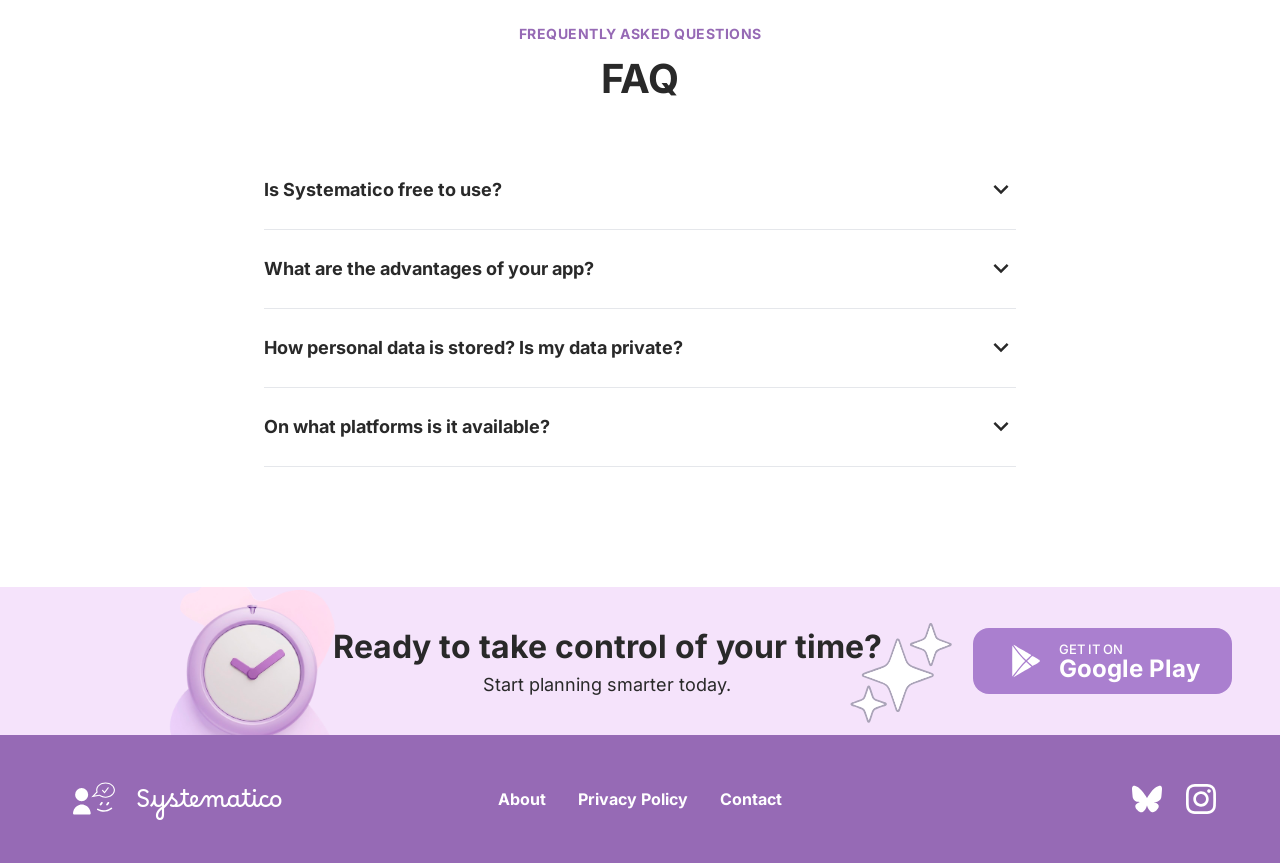
==== commit 100a3bbe: "Fix clock." ====
--- a/index.html
+++ b/index.html
@@ -426,8 +426,8 @@
             <p class="cta-banner__subtitle">Start planning smarter today.</p>
         </div>
 
-        <img class="cta-banner__graphic cta-banner__graphic--clock cta-banner__graphic--clock-background" src="assets/images/background-clock.svg" width="192" height="180" alt="Clock image" aria-hidden="true">
-        <img class="cta-banner__graphic cta-banner__graphic--clock" src="assets/images/clock_image-cropped.png" width="192" height="180" alt="Clock image" aria-hidden="true">
+        <!-- <img class="cta-banner__graphic cta-banner__graphic--clock cta-banner__graphic--clock-background" src="assets/images/background-clock.svg" width="192" height="180" alt="Clock image" aria-hidden="true"> -->
+        <img class="cta-banner__graphic cta-banner__graphic--clock" src="assets/images/clock_image.png" width="192" height="180" alt="Clock image" aria-hidden="true">
         <img class="cta-banner__graphic cta-banner__graphic--stars" src="assets/images/stars.svg" width="123" height="123" alt="Stars image" aria-hidden="true">
 
         <a href="#" class="btn btn--google-play cta-banner__btn" aria-label="Download Systematico on Google Play">
--- a/css/index.css
+++ b/css/index.css
@@ -1916,7 +1916,11 @@
 }
 
 @media (prefers-color-scheme: dark) {
-  .cta-banner__graphic--clock-background {
-    display: none;
-  }
+    .cta-banner {
+        background-color: var(--purple-250);
+    }
+
+    /* .cta-banner__graphic--clock-background {
+        display: none;
+    } */
 }
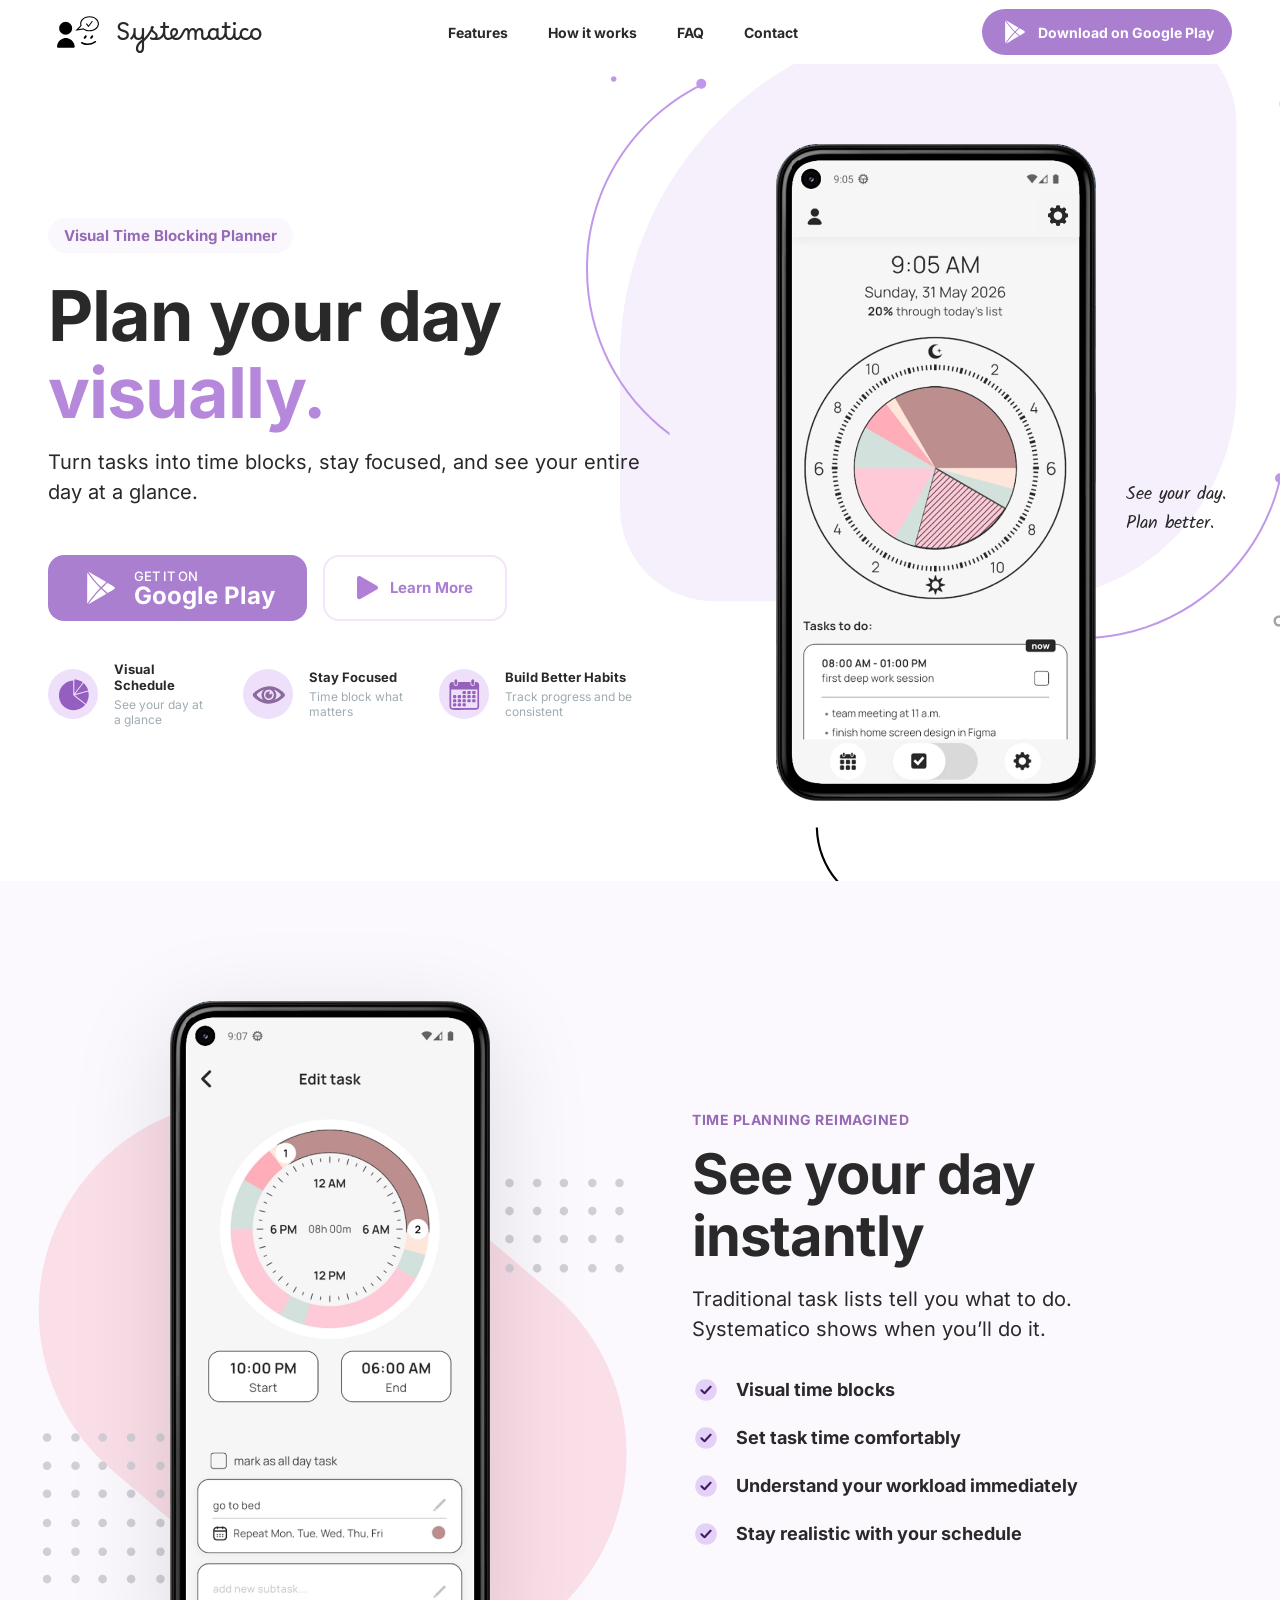
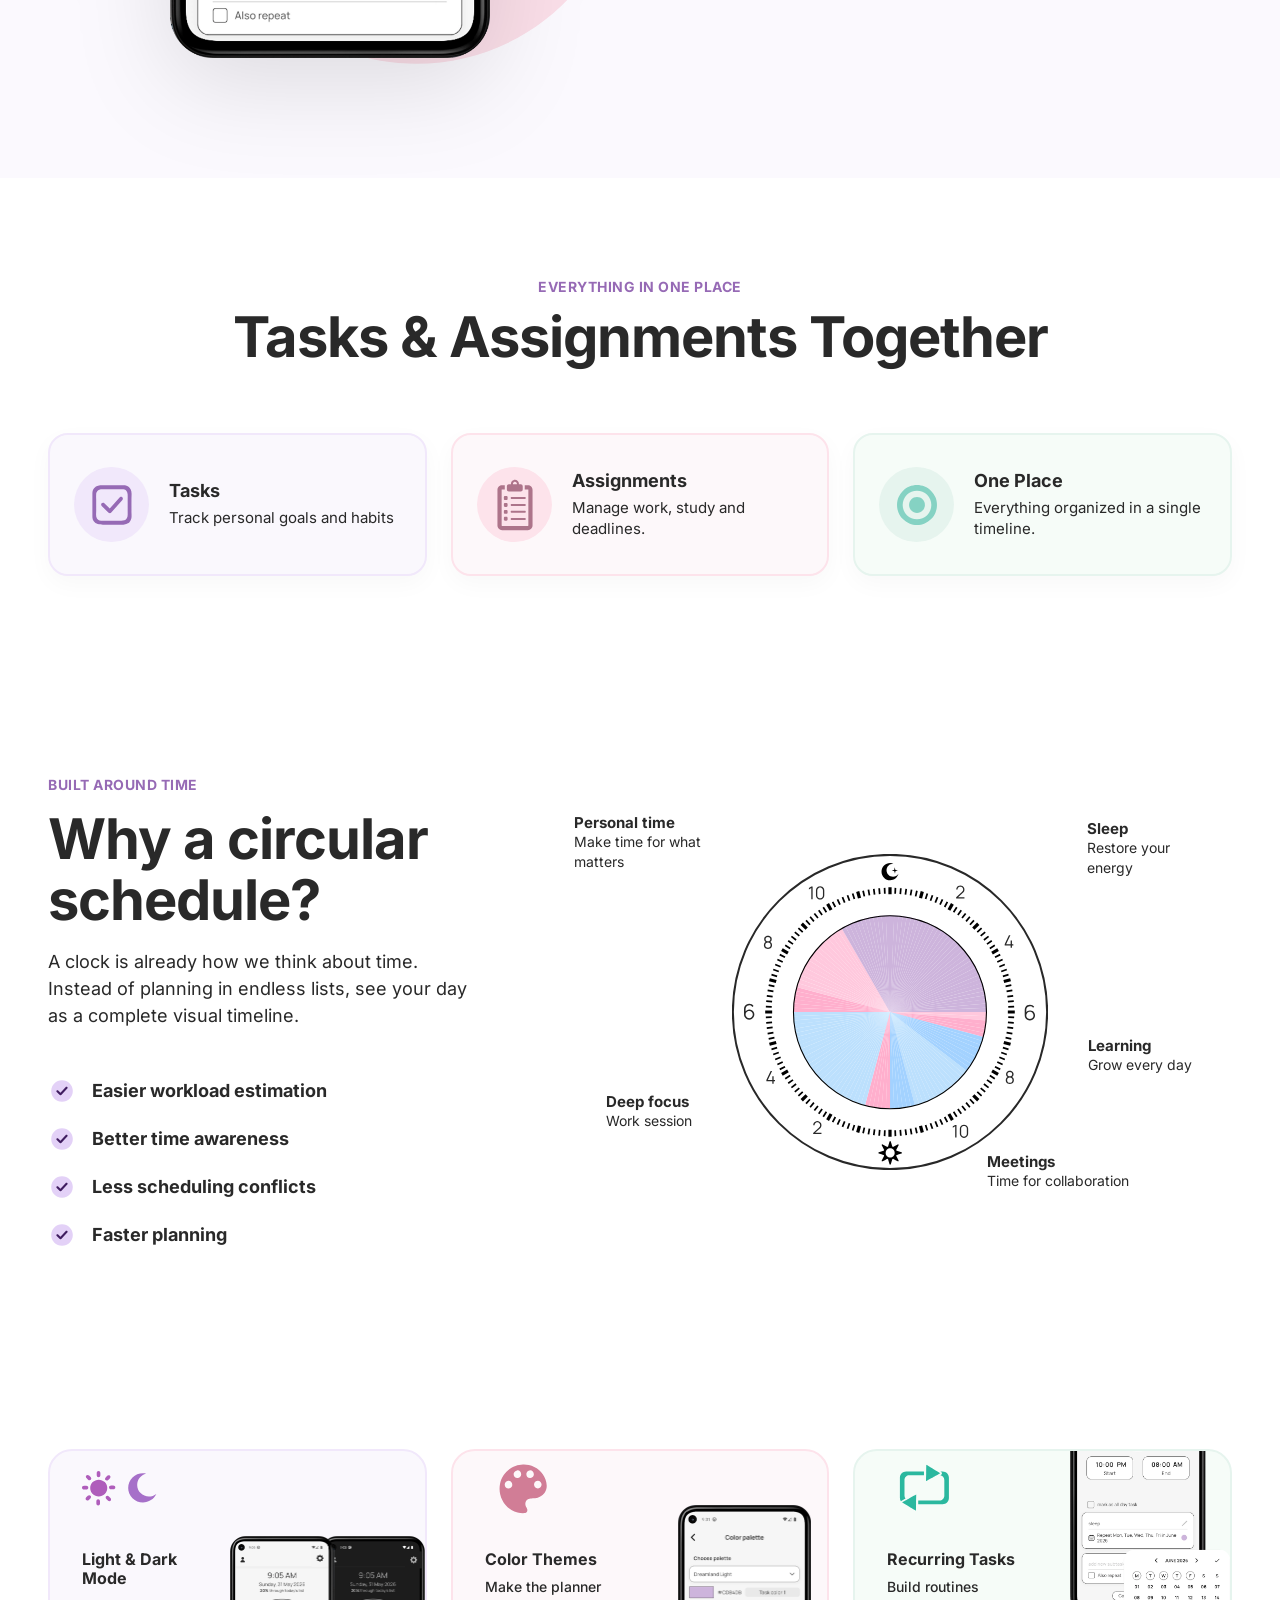
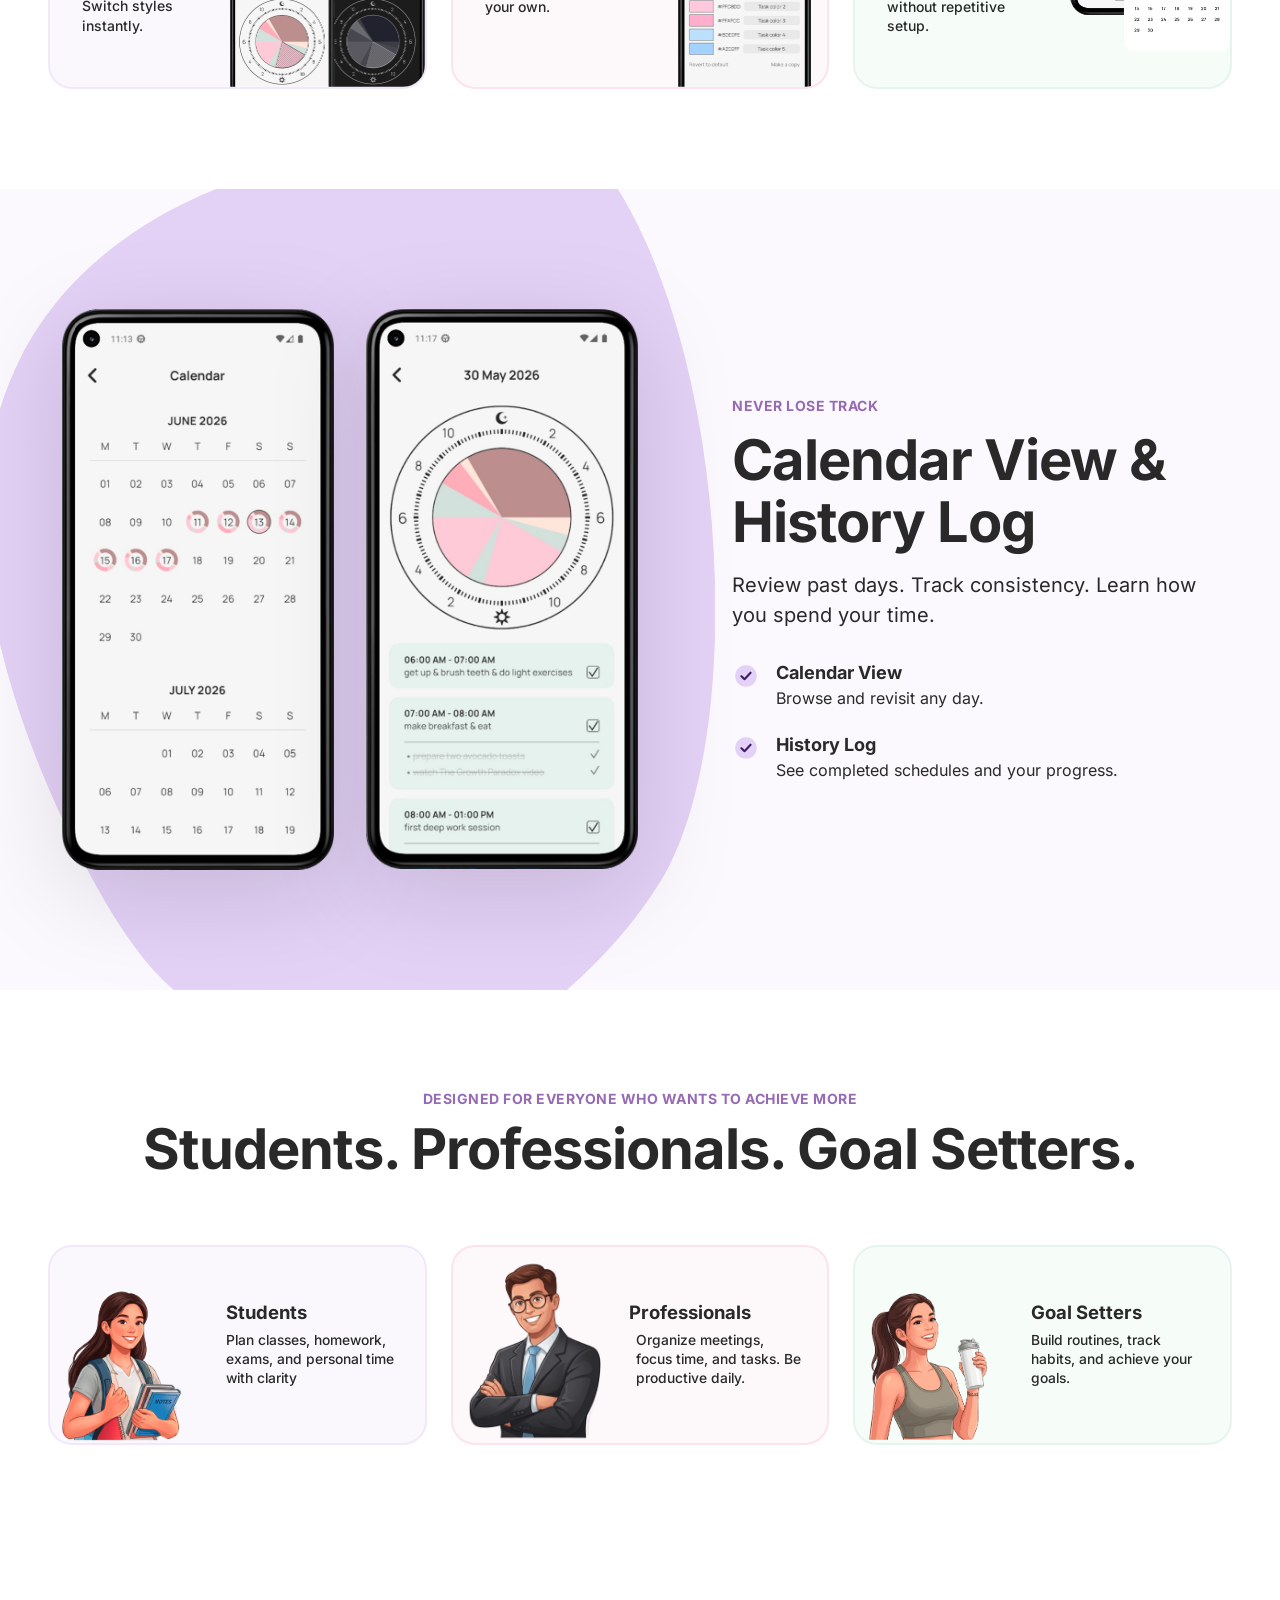
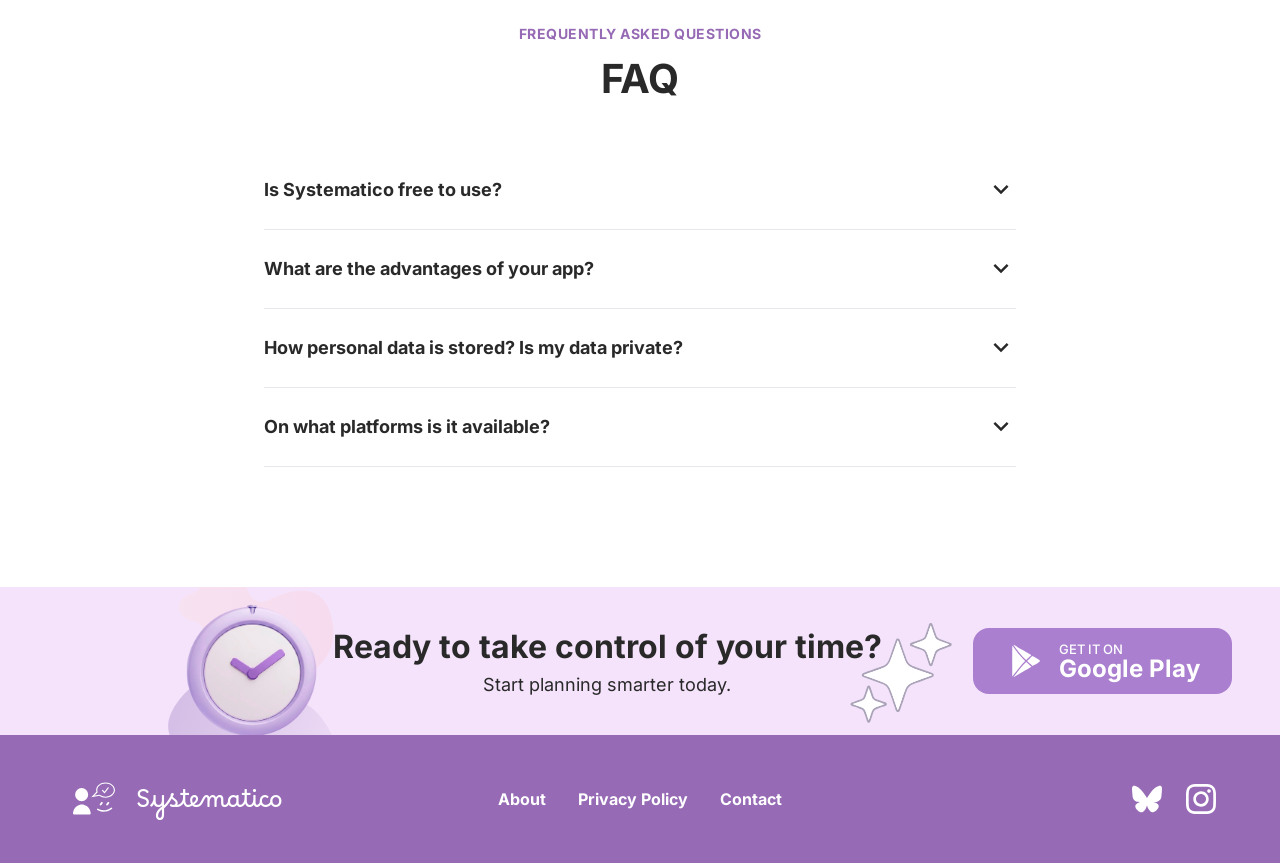
==== commit 82189459: "Final bug fixes." ====
--- a/index.html
+++ b/index.html
@@ -426,8 +426,8 @@
             <p class="cta-banner__subtitle">Start planning smarter today.</p>
         </div>
 
-        <!-- <img class="cta-banner__graphic cta-banner__graphic--clock cta-banner__graphic--clock-background" src="assets/images/background-clock.svg" width="192" height="180" alt="Clock image" aria-hidden="true"> -->
-        <img class="cta-banner__graphic cta-banner__graphic--clock" src="assets/images/clock_image.png" width="192" height="180" alt="Clock image" aria-hidden="true">
+        <img class="cta-banner__graphic cta-banner__graphic--clock cta-banner__graphic--clock-background" src="assets/images/background-clock.svg" width="192" height="180" alt="Clock image" aria-hidden="true">
+        <img class="cta-banner__graphic cta-banner__graphic--clock" src="assets/images/clock_image-cropped.png" width="192" height="180" alt="Clock image" aria-hidden="true">
         <img class="cta-banner__graphic cta-banner__graphic--stars" src="assets/images/stars.svg" width="123" height="123" alt="Stars image" aria-hidden="true">
 
         <a href="#" class="btn btn--google-play cta-banner__btn" aria-label="Download Systematico on Google Play">
--- a/css/index.css
+++ b/css/index.css
@@ -1920,7 +1920,7 @@
         background-color: var(--purple-250);
     }
 
-    /* .cta-banner__graphic--clock-background {
+    .cta-banner__graphic--clock-background {
         display: none;
-    } */
+    }
 }
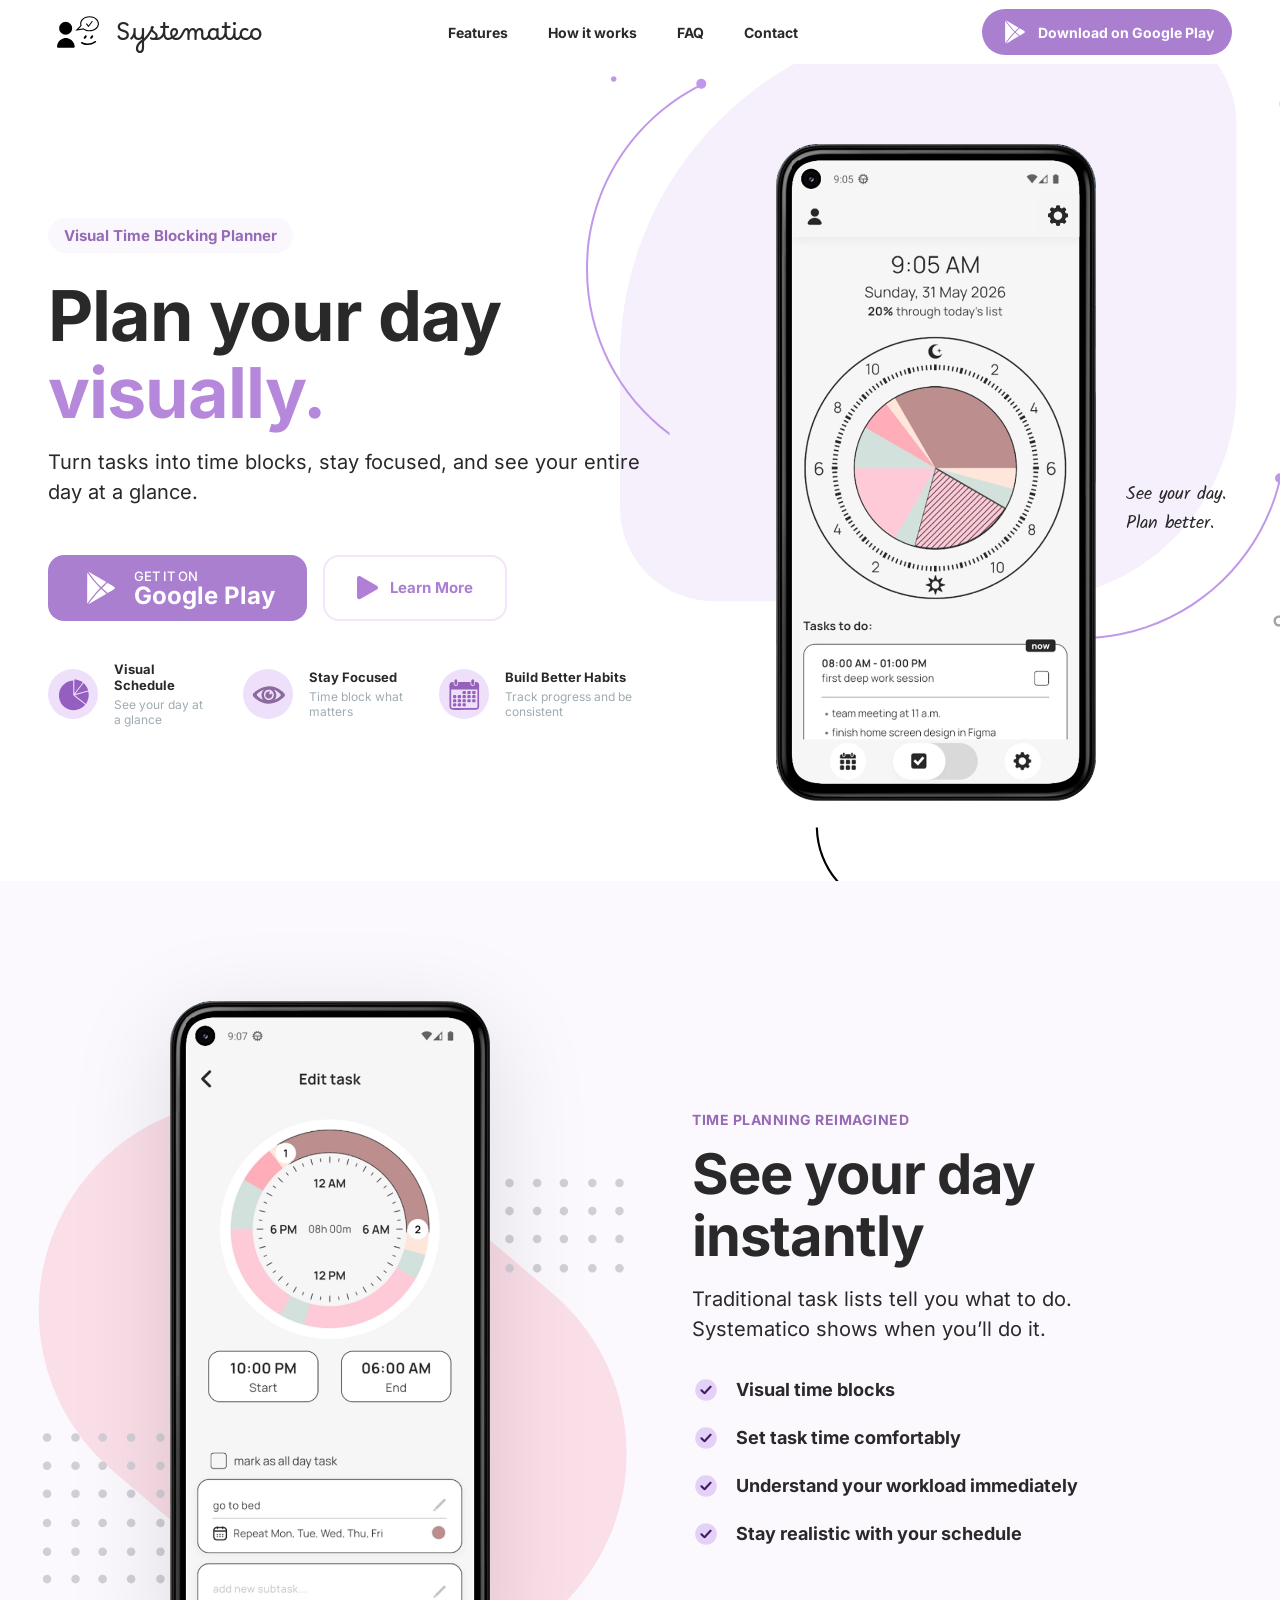
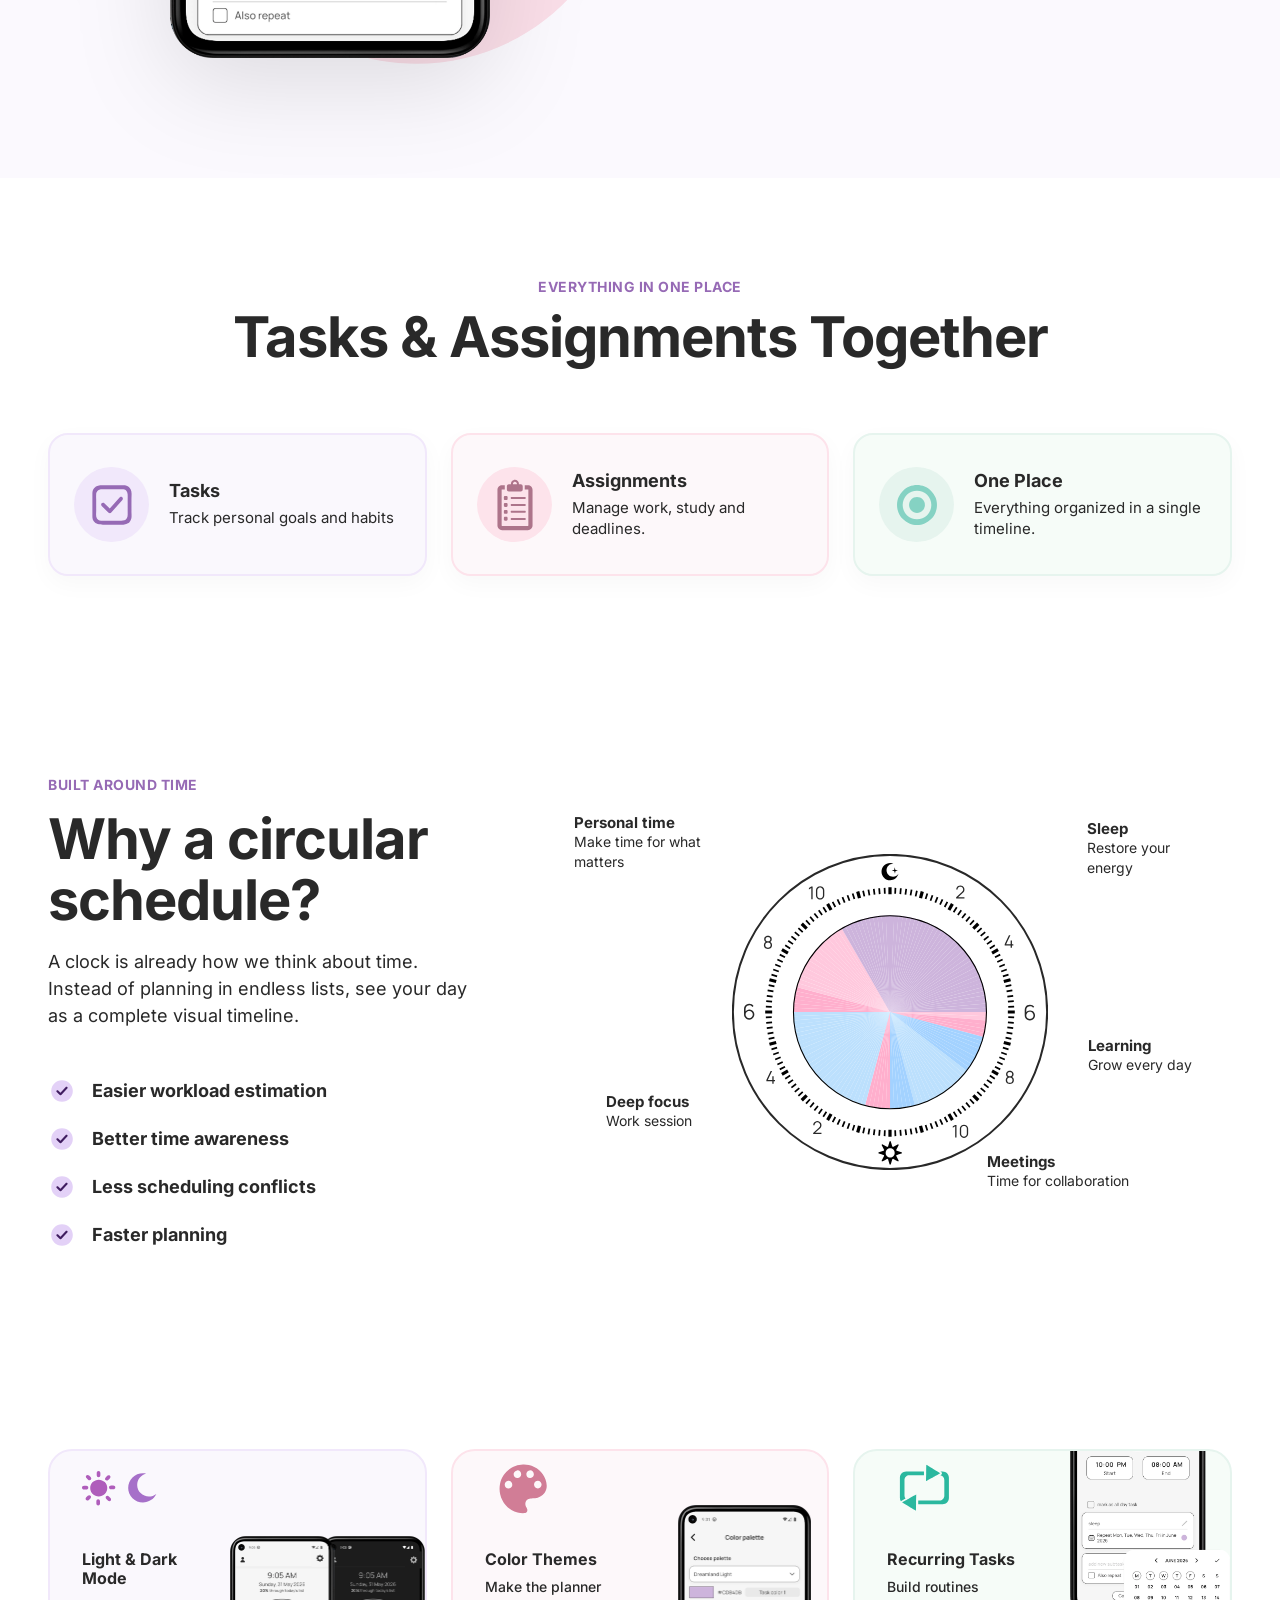
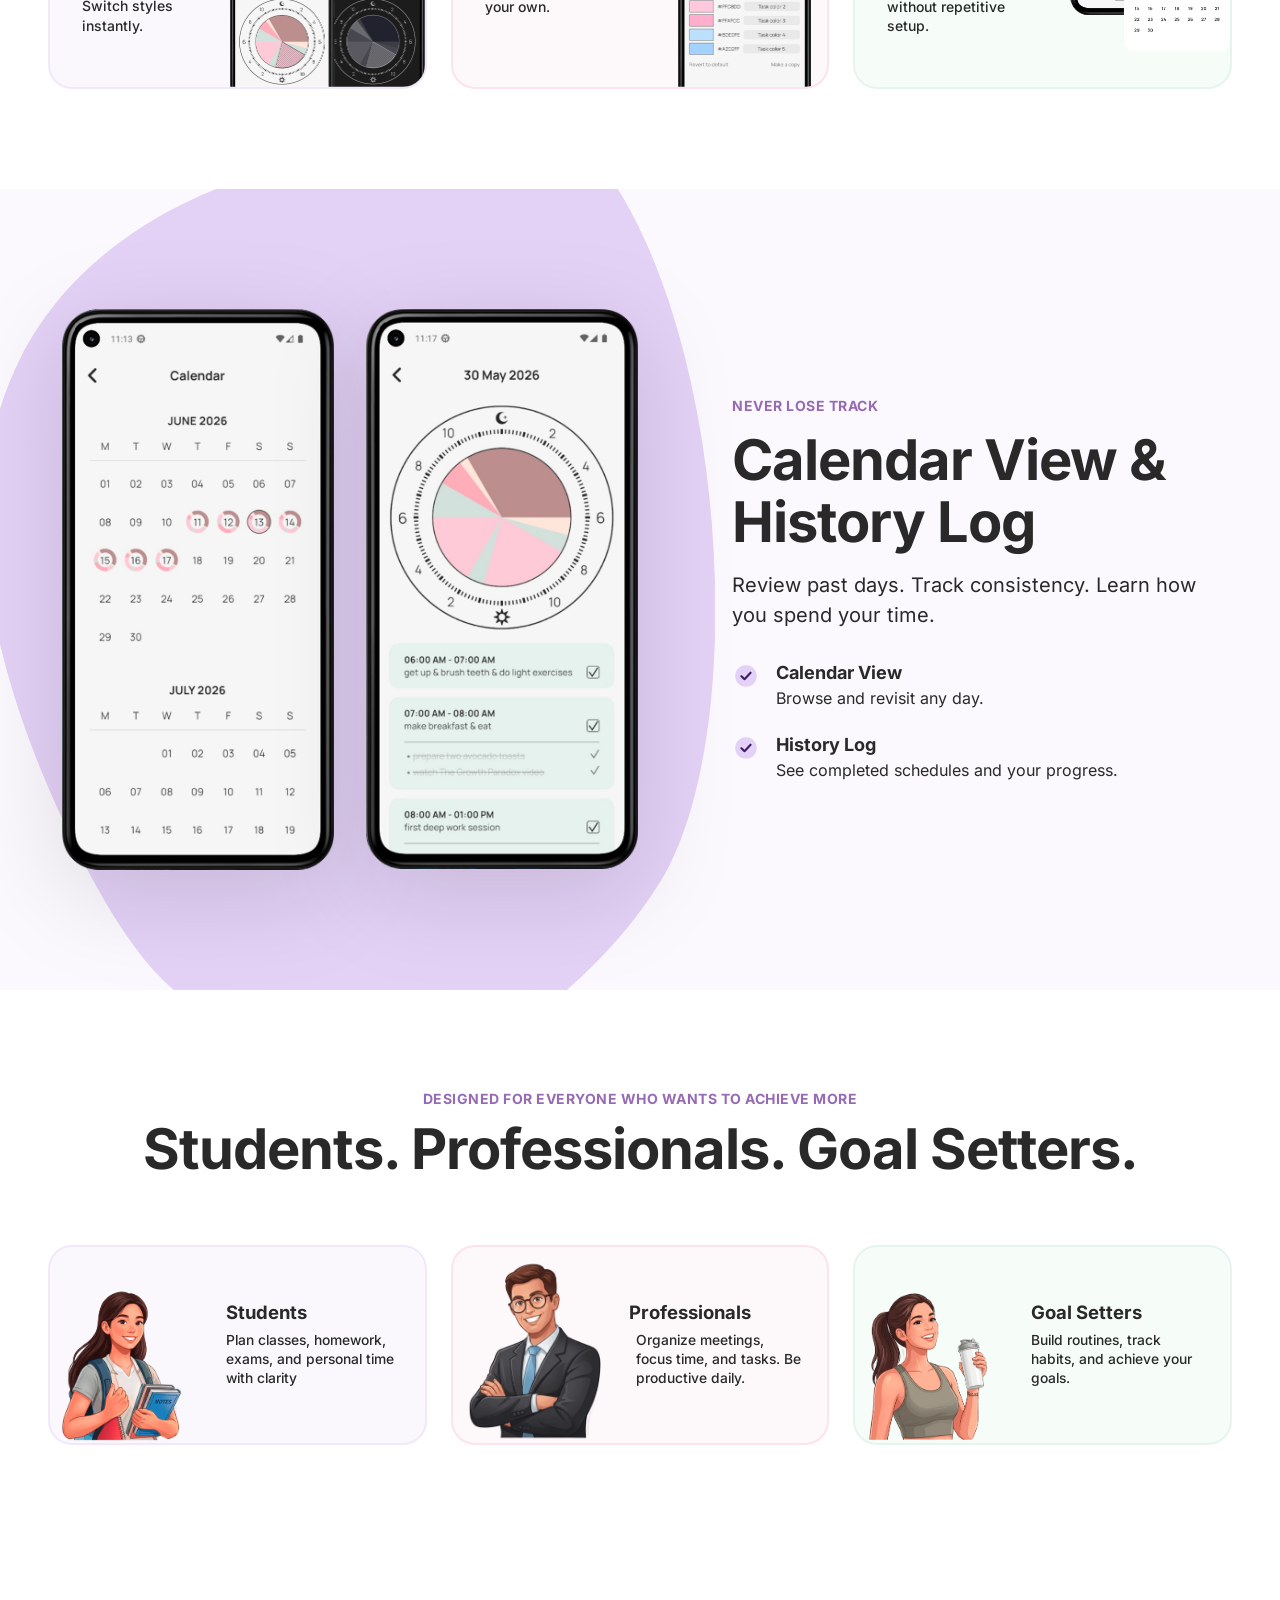
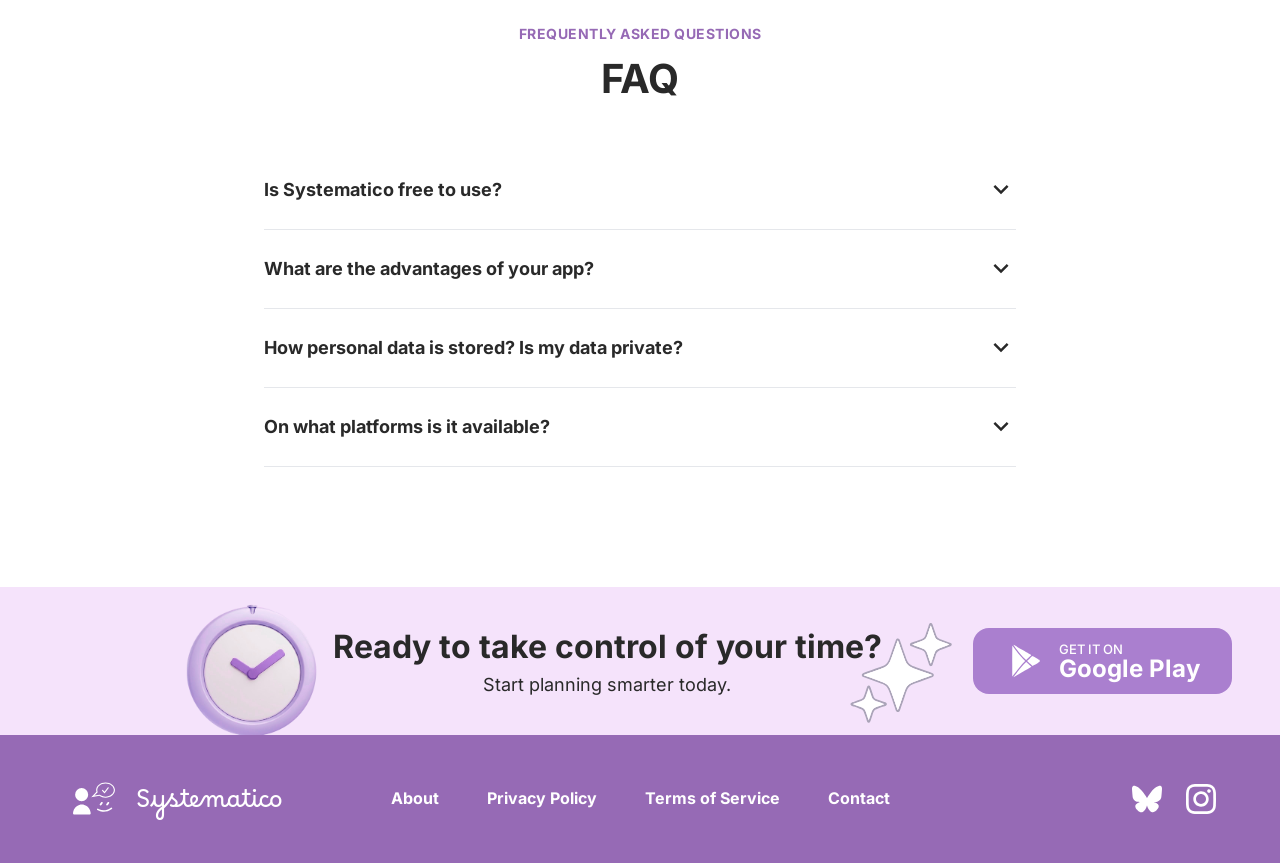
==== commit dcbf5bad: "Add Terms of service." ====
--- a/index.html
+++ b/index.html
@@ -426,7 +426,7 @@
             <p class="cta-banner__subtitle">Start planning smarter today.</p>
         </div>
 
-        <img class="cta-banner__graphic cta-banner__graphic--clock cta-banner__graphic--clock-background" src="assets/images/background-clock.svg" width="192" height="180" alt="Clock image" aria-hidden="true">
+        <!-- <img class="cta-banner__graphic cta-banner__graphic--clock cta-banner__graphic--clock-background" src="assets/images/background-clock.svg" width="192" height="180" alt="Clock image" aria-hidden="true"> -->
         <img class="cta-banner__graphic cta-banner__graphic--clock" src="assets/images/clock_image-cropped.png" width="192" height="180" alt="Clock image" aria-hidden="true">
         <img class="cta-banner__graphic cta-banner__graphic--stars" src="assets/images/stars.svg" width="123" height="123" alt="Stars image" aria-hidden="true">
 
@@ -452,6 +452,7 @@
         <nav class="footer__nav" aria-label="Footer Navigation">
             <a href="about.html" class="footer__link">About</a>
             <a href="privacy-policy.html" class="footer__link">Privacy Policy</a>
+            <a href="terms-of-service.html" class="footer__link">Terms of Service</a>
             <a href="contact.html" class="footer__link">Contact</a>
         </nav>
 
--- a/css/global.css
+++ b/css/global.css
@@ -243,27 +243,68 @@
         padding: 0px clamp(48px, calc(-679.385px + 50.513vw), 3200px);
     }
 
-     .footer {
+    .footer {
         flex-direction: row;
-        padding: 32px clamp(64px, calc(-679.385px + 50.513vw), 3200px); /* Adjust lateral padding to match your site container */
-        gap: 0; 
-    }
-
-    /* Assigning flex: 1 to all three sections guarantees the middle section is perfectly centered */
+        padding: 32px clamp(64px, calc(-679.385px + 50.513vw), 3200px);
+        gap: 32px; /* Safety gap so elements never touch */
+        justify-content: space-between; 
+    }
+
+    /* 1. BRAND: Takes only the exact space it needs to fit the logo and text */
+    .footer__brand {
+        flex: 0 0 auto; 
+        display: flex;
+        align-items: center;
+    }
+
+    /* 2. NAV: Acts as a spring. It takes up all remaining space between 
+       the logo and socials, and perfectly centers the links inside that space */
+    .footer__nav {
+        flex: 1 1 auto; 
+        display: flex;
+        flex-direction: row; 
+        justify-content: center;
+        align-items: center;
+        gap: 48px; /* You can drop this to 32px if it ever feels too tight */
+    }
+
+    .footer__link {
+        white-space: nowrap; 
+        line-height: 1.3;
+    }
+
+    /* 3. SOCIALS: Takes only the exact space it needs to fit the icons */
+    .footer__socials {
+        flex: 0 0 auto;
+        display: flex;
+        justify-content: flex-end; 
+        align-items: center;
+    }
+}
+
+@media (min-width: 1140px) {
+
+    .footer {
+        gap: 24px; /* A small safety gap so they never physically touch on smaller screens */
+    }
+
+    /* flex: 1 makes this take up exactly half of the REMAINING empty space */
     .footer__brand {
         flex: 1;
+        display: flex; 
         justify-content: flex-start;
     }
 
+    /* THE FIX: flex: 0 0 auto tells the nav to take exactly the width of its text, no more, no less */
     .footer__nav {
-        flex: 1;
-        flex-direction: row; /* Changes links to sit side-by-side */
-        justify-content: center;
-        gap: 32px; /* Horizontal space between links */
-    }
-
+        flex: 0 0 auto; 
+        display: flex;
+        gap: 48px; 
+    }
+
+    /* flex: 1 makes this take up the other half of the empty space, perfectly balancing the brand side */
     .footer__socials {
         flex: 1;
-        justify-content: flex-end; /* Pushes social icons to the far right */
-    }
-}+    }
+}
+
